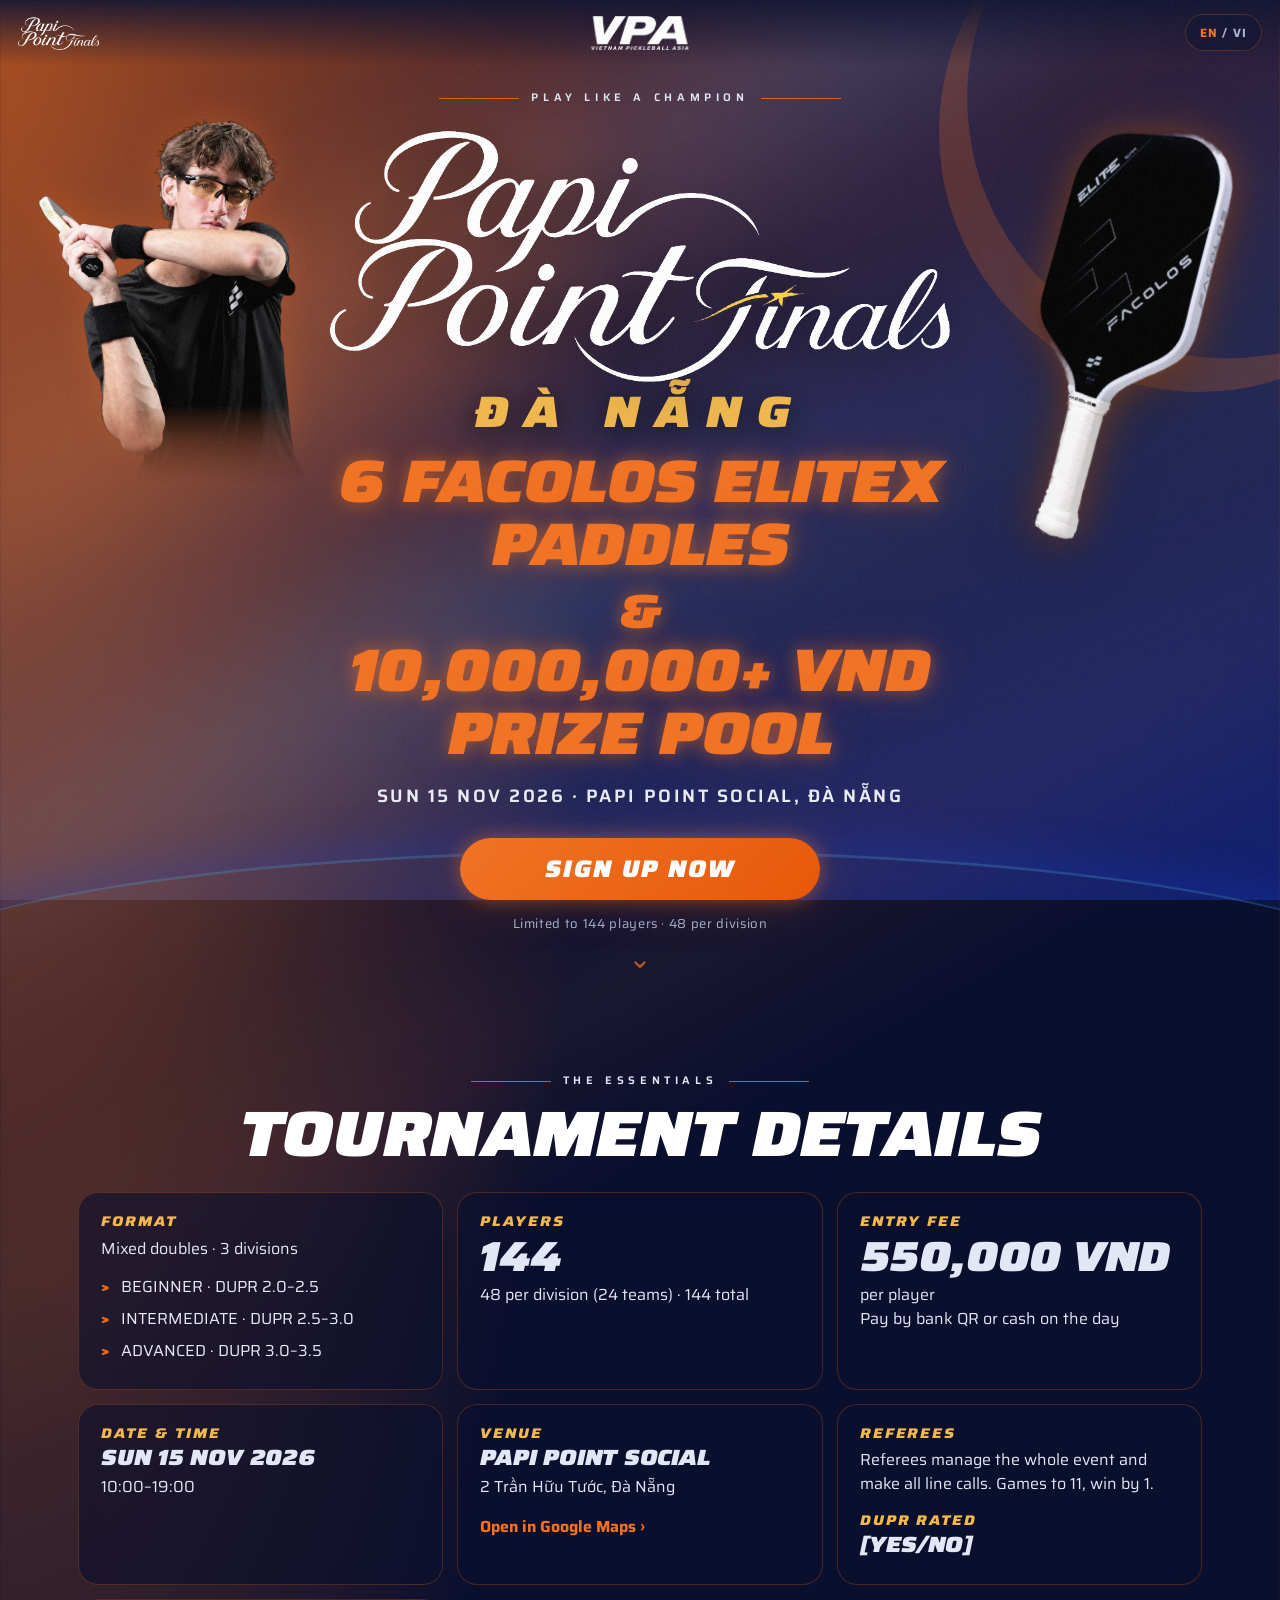
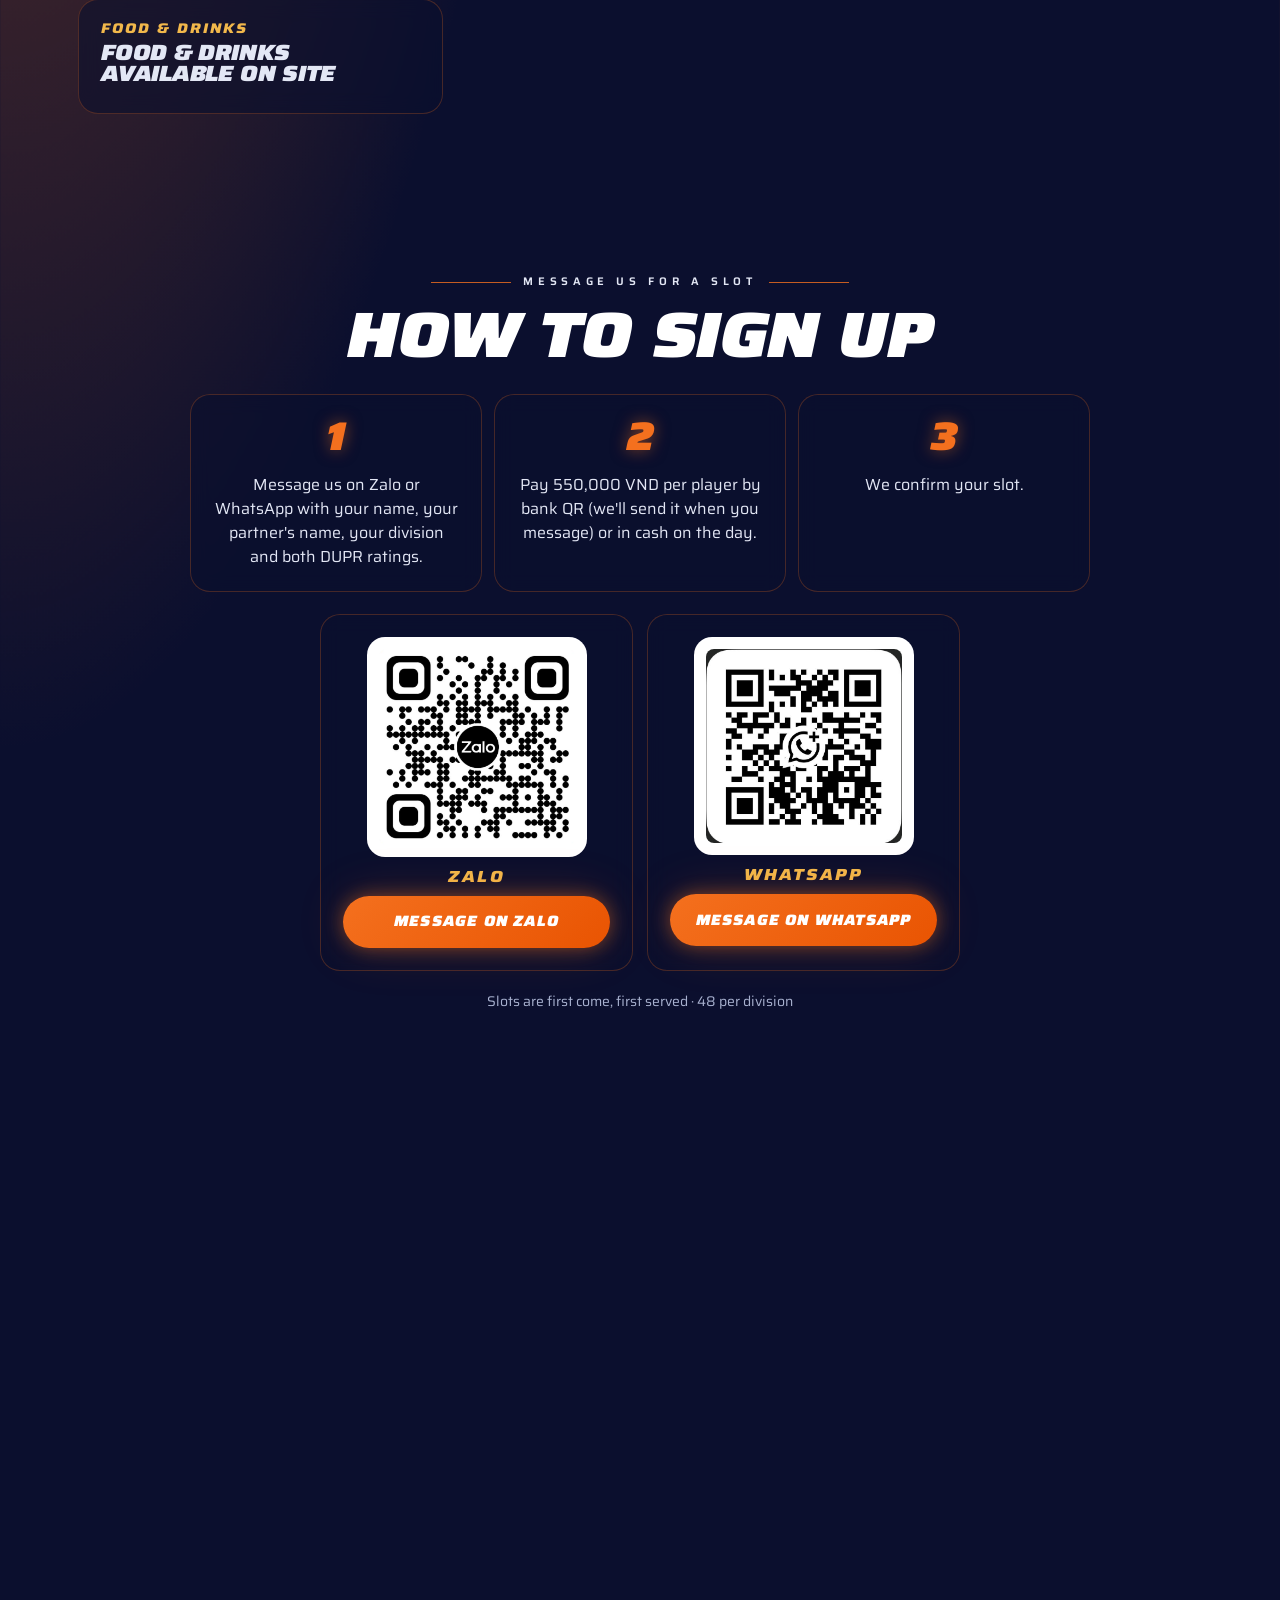
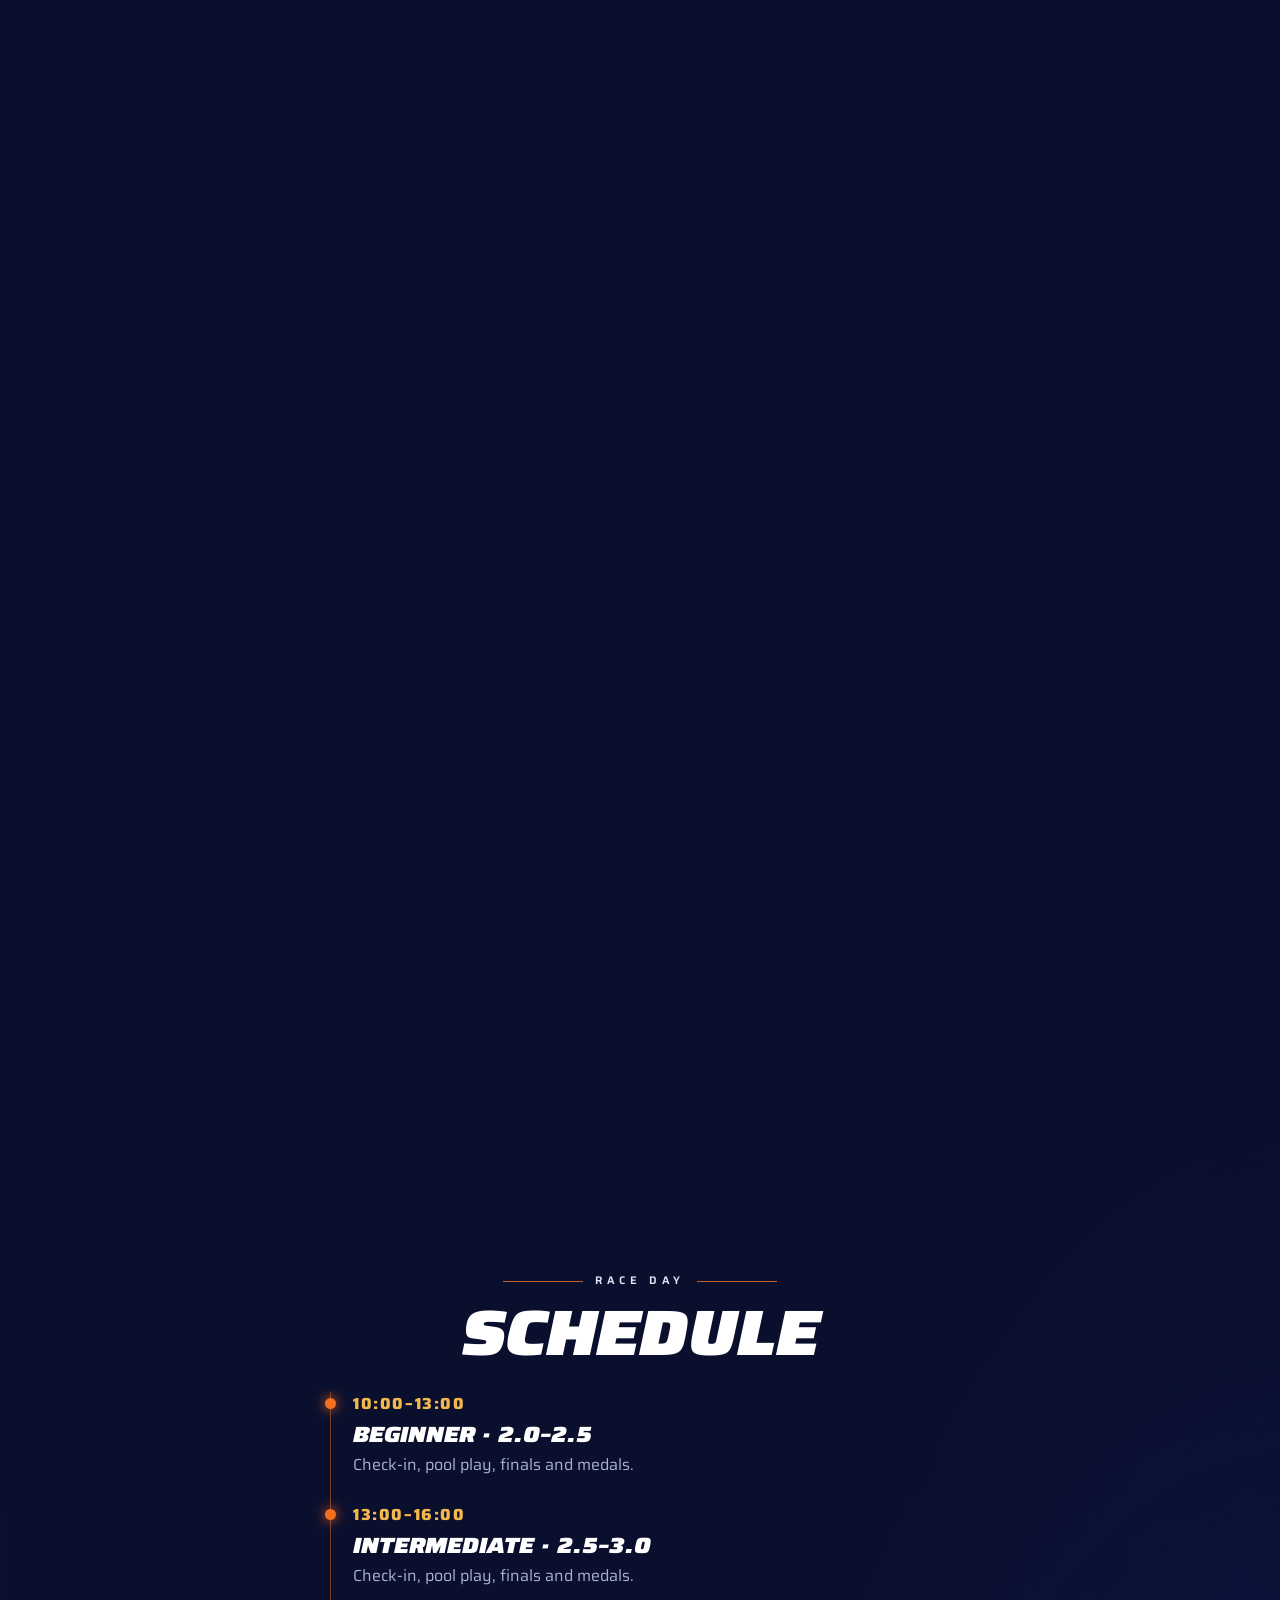
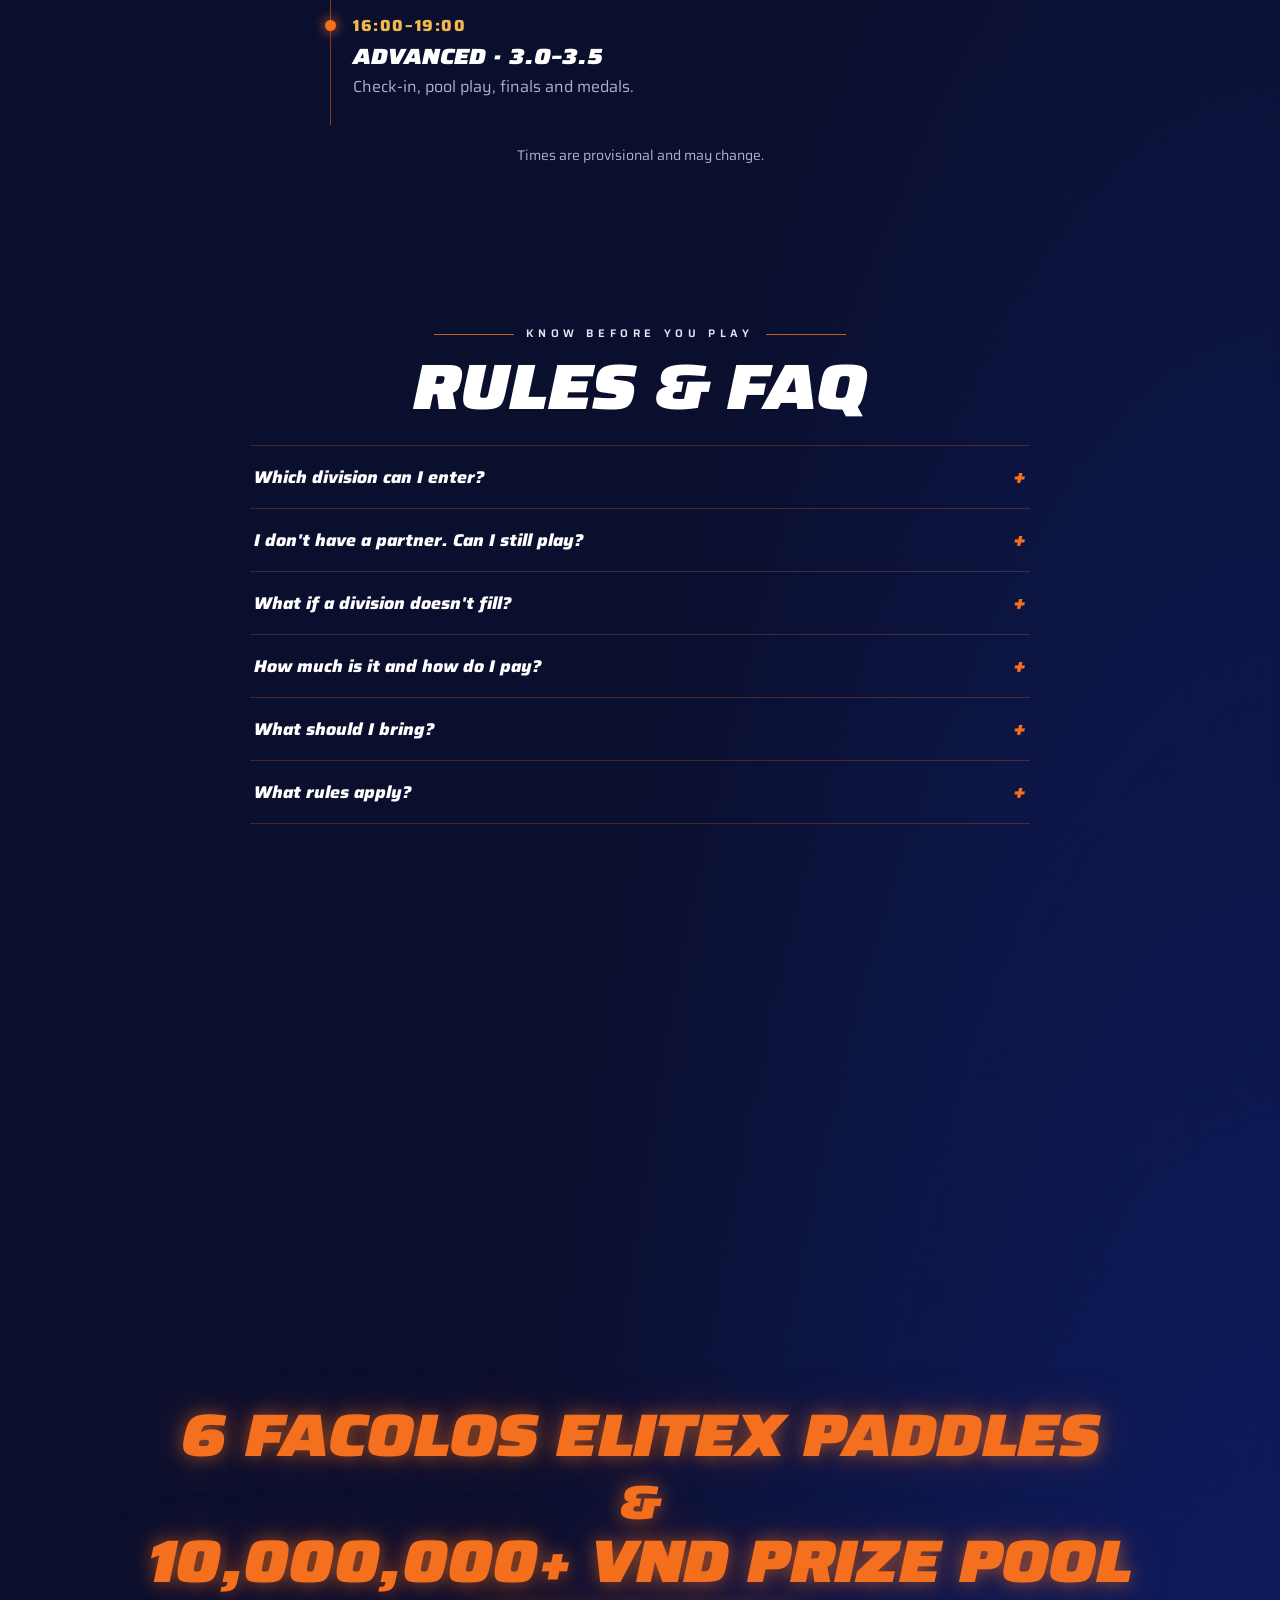
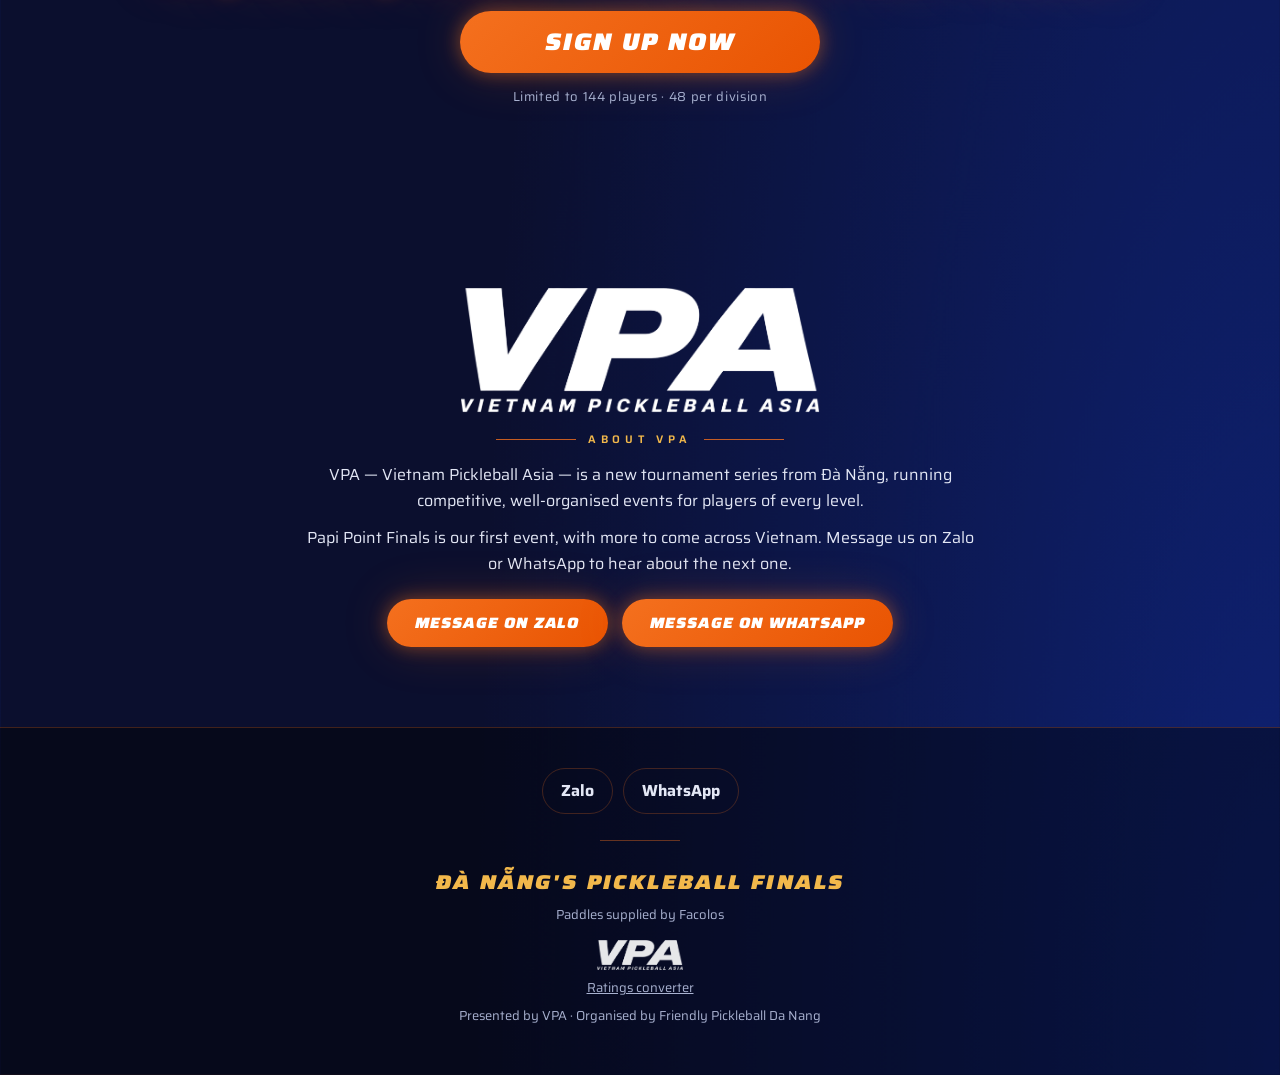
==== index.html @ 27d6a907 "VPA v1: index.html" ====
<!doctype html>
<html lang="en">
<head>
<meta charset="utf-8">
<meta name="viewport" content="width=device-width,initial-scale=1,viewport-fit=cover">
<title>Papi Point Finals · Đà Nẵng · 6 Facolos EliteX Paddles &amp; 10,000,000+ VND Prize Pool · Pickleball Tournament</title>
<meta name="description" content="Papi Point Finals · Đà Nẵng pickleball tournament · SUN 15 NOV 2026 · 6 Facolos EliteX paddles &amp; 10,000,000+ VND prize pool · 144 players, 3 mixed doubles divisions. Win an EliteX paddle (supplied by Facolos), plus T-shirts, balls, medals and trophies.">
<meta name="theme-color" content="#0b0f2e">
<meta property="og:type" content="website">
<meta property="og:title" content="Papi Point Finals · Đà Nẵng · 6 Facolos EliteX Paddles &amp; 10,000,000+ VND Prize Pool">
<meta property="og:description" content="Pickleball tournament · SUN 15 NOV 2026 · Đà Nẵng · 6 Facolos EliteX Paddles &amp; 10,000,000+ VND Prize Pool · 144 players · Win an EliteX paddle, T-shirts, balls, medals and trophies. Sign up now.">
<meta property="og:image" content="https://bigtcoder.github.io/facolos-cup/assets/og.jpg?v=202611021800">
<meta property="og:url" content="https://bigtcoder.github.io/facolos-cup/">
<meta property="og:image:width" content="1200"><meta property="og:image:height" content="630">
<meta name="twitter:card" content="summary_large_image">
<meta name="twitter:title" content="Papi Point Finals · Đà Nẵng · 6 Facolos EliteX Paddles &amp; 10,000,000+ VND Prize Pool">
<meta name="twitter:description" content="Pickleball tournament · SUN 15 NOV 2026 · Đà Nẵng · 6 Facolos EliteX Paddles &amp; 10,000,000+ VND Prize Pool. Sign up now.">
<meta name="twitter:image" content="assets/og.jpg?v=202611021800">
<link rel="icon" href="assets/favicon.svg?v=202611021800" type="image/svg+xml">
<link rel="preconnect" href="https://fonts.googleapis.com">
<link rel="preconnect" href="https://fonts.gstatic.com" crossorigin>
<link href="https://fonts.googleapis.com/css2?family=Saira:ital,wdth,wght@0,100..125,400..900;1,100..125,400..900&display=swap&subset=vietnamese" rel="stylesheet">
<link rel="preload" as="image" href="assets/paddle-elite-cutout.webp?v=202611021800">
<link rel="preload" as="image" href="assets/papi-point-finals-logo.webp?v=202611021800">
<link rel="stylesheet" href="style.css?v=202611021800">
</head>
<body>
<div class="streaks" aria-hidden="true"><i></i><i></i><i></i></div>
<div class="grain" aria-hidden="true"></div>

<header class="top">
  <a class="brand" href="#top" aria-label="Papi Point Finals"><img src="assets/papi-point-finals-logo.webp?v=202611021800" alt="Papi Point Finals" width="1024" height="432"></a>
  <a class="vpa-nav" href="#about-vpa" aria-label="VPA – Vietnam Pickleball Asia"><img src="assets/vpa-logo.webp?v=202611021800" alt="VPA – Vietnam Pickleball Asia" width="1569" height="549"></a>
  <button class="lang" id="langBtn" aria-label="Switch language / Đổi ngôn ngữ"><span data-l="en">EN</span> / <span data-l="vi">VI</span></button>
</header>

<main id="top">
<section class="hero">
  <img class="hero-player" src="assets/player-cutout.webp?v=202611021800" alt="Pickleball player" width="730" height="1000" fetchpriority="high">
  <img class="hero-paddle" src="assets/paddle-elite-cutout.webp?v=202611021800" alt="EliteX paddle" width="237" height="607" fetchpriority="high">
  <div class="hero-in">
    <p class="tag" data-i18n="tagline">PLAY LIKE A CHAMPION</p>
    <h1 class="title"><span class="vh">Papi Point Finals Đà Nẵng</span><picture aria-hidden="true"><source srcset="assets/papi-point-finals-logo.webp?v=202611021800" type="image/webp"><img class="wordmark" src="assets/papi-point-finals-logo.png?v=202611021800" alt="" width="1024" height="432"></picture><span class="city" aria-hidden="true" data-cfg="CITY">ĐÀ NẴNG</span></h1>
    <p class="prize-head" data-i18n="prizePool"><span class="pl">6 FACOLOS ELITEX PADDLES</span><br><span class="amp">&amp;</span><br><span class="pl">10,000,000+ VND PRIZE POOL</span></p>
    <p class="sub"><span data-cfg="DATE">SUN 15 NOV 2026</span> · <span data-cfg="VENUE">PAPI POINT SOCIAL</span>, ĐÀ NẴNG</p>
    <a class="btn btn-xl" data-signup href="#signup" data-i18n="signup">SIGN UP NOW</a>
    <p class="limit" data-i18n="limit">Limited to 144 players · 48 per division</p>
  </div>
  <a class="scroll" href="#details" aria-label="Scroll down">⌄</a>
</section>

<section id="details" class="sec">
  <p class="tag reveal" data-i18n="detailsTag">THE ESSENTIALS</p>
  <h2 class="reveal" data-i18n="detailsH">TOURNAMENT DETAILS</h2>
  <div class="grid">
    <article class="card reveal"><h3 data-i18n="fmtH">FORMAT</h3><p data-i18n="fmtP">Mixed doubles · 3 divisions</p>
      <ul class="arrows" id="divList"><li>BEGINNER · DUPR 2.0–2.5</li><li>INTERMEDIATE · DUPR 2.5–3.0</li><li>ADVANCED · DUPR 3.0–3.5</li></ul></article>
    <article class="card reveal"><h3 data-i18n="plH">PLAYERS</h3><p class="big">144</p><p data-i18n="plP">48 per division (24 teams) · 144 total</p></article>
    <article class="card reveal"><h3 data-i18n="feeH">ENTRY FEE</h3><p class="big"><span data-cfg="FEE">550,000 VND</span></p><p data-i18n="feeP">per player</p><p data-i18n="payP">Pay by bank QR or cash on the day</p></article>
    <article class="card reveal"><h3 data-i18n="dateH">DATE &amp; TIME</h3><p class="big sm" data-cfg="DATE">SUN 15 NOV 2026</p><p><span data-cfg="START">10:00</span>–<span data-cfg="END">19:00</span></p></article>
    <article class="card reveal"><h3 data-i18n="venueH">VENUE</h3><p class="big sm" data-cfg="VENUE">PAPI POINT SOCIAL</p><p data-cfg="ADDRESS">2 Trần Hữu Tước, Đà Nẵng</p><a class="link" data-maps href="https://maps.app.goo.gl/DodEvhsAraNEZ1tYA" target="_blank" rel="noopener" data-i18n="maps">Open in Google Maps ›</a></article>
    <article class="card reveal"><h3 data-i18n="refH">REFEREES</h3><p data-i18n="refP">Referees manage the whole event and make all line calls. Games to 11, win by 1.</p><h3 class="mt" data-i18n="duprH">DUPR RATED</h3><p class="big sm" data-cfg="DUPR">[YES/NO]</p></article>
    <article class="card reveal"><h3 data-i18n="foodH">FOOD &amp; DRINKS</h3><p class="big sm" data-i18n="foodP">FOOD &amp; DRINKS AVAILABLE ON SITE</p></article>
  </div>
</section>

<section id="signup" class="sec">
  <p class="tag reveal" data-i18n="suTag">MESSAGE US FOR A SLOT</p>
  <h2 class="reveal" data-i18n="suH">HOW TO SIGN UP</h2>
  <ol class="steps">
    <li class="card reveal"><span class="num">1</span><p data-i18n="st1">Message us on Zalo or WhatsApp with your name, your partner's name, your division and both DUPR ratings.</p></li>
    <li class="card reveal"><span class="num">2</span><p data-i18n="st2">Pay 550,000 VND per player by bank QR (we'll send it when you message) or in cash on the day.</p></li>
    <li class="card reveal"><span class="num">3</span><p data-i18n="st3">We confirm your slot.</p></li>
  </ol>
  <div class="qrs">
    <div class="card qr reveal"><div class="tile"><img src="assets/qr-zalo.jpg?v=202611021800" alt="Zalo QR code" width="220" height="220" loading="lazy"></div><h3>ZALO</h3><a class="btn" data-link="ZALO" href="https://zalo.me/84798350171" target="_blank" rel="noopener" data-i18n="msgZ">MESSAGE ON ZALO</a></div>
    <div class="card qr reveal"><div class="tile"><img src="assets/qr-whatsapp.jpg?v=202611021800" alt="WhatsApp QR code" width="220" height="220" loading="lazy"></div><h3>WHATSAPP</h3><a class="btn" data-link="WHATSAPP" href="https://wa.me/447832428071" target="_blank" rel="noopener" data-i18n="msgW">MESSAGE ON WHATSAPP</a></div>
  </div>
  <p class="note reveal" data-i18n="suNote">Slots are first come, first served · 48 per division</p>
</section>

<section id="prizes" class="sec">
  <p class="tag reveal" data-i18n="prizeTag">PER DIVISION · PER TEAM</p>
  <h2 class="lime reveal" data-i18n="prizesH"><span class="pl">6 FACOLOS ELITEX PADDLES</span><br><span class="amp">&amp;</span><br><span class="pl">10,000,000+ VND IN PRIZES</span></h2>
  <div class="podium reveal" aria-hidden="true">
    <svg viewBox="0 0 360 230" width="360" height="230"><defs>
      <linearGradient id="pg" x1="0" y1="0" x2="1" y2="1"><stop offset="0" stop-color="#ffe29a"/><stop offset=".55" stop-color="#F2B84B"/><stop offset="1" stop-color="#b9781c"/></linearGradient>
      <linearGradient id="p1" x1="0" y1="0" x2="0" y2="1"><stop offset="0" stop-color="#F4701E"/><stop offset="1" stop-color="#b8420a"/></linearGradient>
      <linearGradient id="p2" x1="0" y1="0" x2="0" y2="1"><stop offset="0" stop-color="#1238C9"/><stop offset="1" stop-color="#0b1a6e"/></linearGradient>
      <linearGradient id="p3" x1="0" y1="0" x2="0" y2="1"><stop offset="0" stop-color="#2a3a8a"/><stop offset="1" stop-color="#20234C"/></linearGradient>
      <radialGradient id="glow"><stop offset="0" stop-color="#F2B84B" stop-opacity=".45"/><stop offset="1" stop-color="#F2B84B" stop-opacity="0"/></radialGradient></defs>
      <ellipse cx="180" cy="62" rx="90" ry="62" fill="url(#glow)"/>
      <g transform="translate(150 10)"><path d="M12 6h36v22c0 12-8 21-18 21S12 40 12 28z" fill="url(#pg)"/><path d="M12 12H2c0 12 6 18 13 20M48 12h10c0 12-6 18-13 20" fill="none" stroke="#F2B84B" stroke-width="4" stroke-linecap="round"/><rect x="26" y="49" width="8" height="11" fill="#F2B84B"/><rect x="16" y="60" width="28" height="7" rx="2" fill="url(#pg)"/><path d="M30 15l2.6 5.3 5.8.8-4.2 4.1 1 5.8-5.2-2.7-5.2 2.7 1-5.8-4.2-4.1 5.8-.8z" fill="#fff" opacity=".85"/></g>
      <path d="M40 120 l20 -8 l20 8" fill="none"/>
      <rect x="20" y="126" width="104" height="94" rx="6" fill="url(#p2)"/><rect x="128" y="84" width="104" height="136" rx="6" fill="url(#p1)"/><rect x="236" y="148" width="104" height="72" rx="6" fill="url(#p3)"/>
      <rect x="128" y="84" width="104" height="6" rx="3" fill="#F2B84B"/><rect x="20" y="126" width="104" height="5" rx="2.5" fill="#3D8BCD"/><rect x="236" y="148" width="104" height="5" rx="2.5" fill="#3D8BCD" opacity=".7"/>
      <g font-family="Saira,sans-serif" font-style="italic" font-weight="900" fill="#fff" text-anchor="middle"><text x="180" y="150" font-size="54">1</text><text x="72" y="184" font-size="42">2</text><text x="288" y="196" font-size="36">3</text></g>
      <rect x="0" y="220" width="360" height="4" rx="2" fill="#F4701E" opacity=".6"/>
    </svg>
  </div>
  <div class="prizes">
    <article class="card prize first reveal"><span class="place">1<sup>ST</sup></span><p class="amt" data-money="2000000">2,000,000 VND</p>
      <ul class="arrows"><li data-i18n="p1a">Cash per team</li><li data-i18n="p1b">EliteX paddle for each player</li><li data-i18n="p1c">Trophy</li><li data-i18n="p1d">Medals</li></ul></article>
    <article class="card prize reveal"><span class="place">2<sup>ND</sup></span><p class="amt" data-money="1000000">1,000,000 VND</p><ul class="arrows"><li data-i18n="p1a">Cash per team</li><li data-i18n="p1d">Medals</li></ul></article>
    <article class="card prize reveal"><span class="place">3<sup>RD</sup></span><p class="amt" data-money="550000">550,000 VND</p><ul class="arrows"><li data-i18n="p1a">Cash per team</li><li data-i18n="p1d">Medals</li></ul></article>
  </div>
  <p class="note reveal" data-i18n="prizeNote">Prizes apply to each of the 3 divisions: Beginner, Intermediate and Advanced.</p>
  <p class="hl extras reveal" data-i18n="extras">Also up for grabs: T-shirts, balls, medals and trophies</p>
  <div class="win reveal">
    <img src="assets/elitex-lineup.webp?v=202611021800" alt="Five EliteX paddles in green, cyan, silver, purple and red" loading="lazy" width="1210" height="1084">
    <p class="hl" data-i18n="winLine">Win an EliteX, the paddle the pros play</p>
  </div>
</section>

<section id="schedule" class="sec">
  <p class="tag reveal" data-i18n="schedTag">RACE DAY</p>
  <h2 class="reveal" data-i18n="schedH">SCHEDULE</h2>
  <!-- EDIT TIMES: these are placeholders. Change times in CONFIG.SCHEDULE in script.js -->
  <ol class="timeline" id="timeline">
    <li class="reveal"><time>10:00–13:00</time><b data-i18n="s1">BEGINNER · 2.0–2.5</b><span data-i18n="s1d">Check-in, pool play, finals and medals.</span></li>
    <li class="reveal"><time>13:00–16:00</time><b data-i18n="s2">INTERMEDIATE · 2.5–3.0</b><span data-i18n="s2d">Check-in, pool play, finals and medals.</span></li>
    <li class="reveal"><time>16:00–19:00</time><b data-i18n="s3">ADVANCED · 3.0–3.5</b><span data-i18n="s3d">Check-in, pool play, finals and medals.</span></li>
  </ol>
  <p class="note" data-i18n="schedNote">Times are provisional and may change.</p>
</section>

<section id="faq" class="sec">
  <p class="tag reveal" data-i18n="faqTag">KNOW BEFORE YOU PLAY</p>
  <h2 class="reveal" data-i18n="faqH">RULES &amp; FAQ</h2>
  <div class="acc reveal">
    <div class="item"><h3><button aria-expanded="false" aria-controls="f1" id="q1" data-i18n="q1">Which division can I enter?</button></h3>
      <div class="panel" id="f1" role="region" aria-labelledby="q1" hidden><p data-i18n="a1">Beginner is DUPR 2.0–2.5, Intermediate 2.5–3.0 and Advanced 3.0–3.5. Use your DUPR rating; if you don't have one, self-rate honestly. Players on a boundary rating (2.5 or 3.0) can choose either division. The team's higher-rated player sets the division. The organiser may move players or teams between divisions to keep play fair.</p></div></div>
    <div class="item"><h3><button aria-expanded="false" aria-controls="f2" id="q2" data-i18n="q2">I don't have a partner. Can I still play?</button></h3>
      <div class="panel" id="f2" role="region" aria-labelledby="q2" hidden><p data-i18n="a2">Yes. Message us on Zalo with your rating and gender and we'll pair you with a partner at your level.</p></div></div>
    <div class="item"><h3><button aria-expanded="false" aria-controls="f3" id="q3" data-i18n="q3">What if a division doesn't fill?</button></h3>
      <div class="panel" id="f3" role="region" aria-labelledby="q3" hidden><p data-i18n="a3">If a division doesn't fill, we may merge it with the nearest division. If you don't want to play in the merged division, you get a full refund of your entry fee.</p></div></div>
    <div class="item"><h3><button aria-expanded="false" aria-controls="f6" id="q6" data-i18n="q6">How much is it and how do I pay?</button></h3>
      <div class="panel" id="f6" role="region" aria-labelledby="q6" hidden><p data-i18n="a6">The entry fee is 550,000 VND per player. Pay by bank QR (we send it when you message us on Zalo or WhatsApp) or in cash on the day.</p></div></div>
    <div class="item"><h3><button aria-expanded="false" aria-controls="f4" id="q4" data-i18n="q4">What should I bring?</button></h3>
      <div class="panel" id="f4" role="region" aria-labelledby="q4" hidden><ul class="arrows"><li data-i18n="b1">Your paddle</li><li data-i18n="b2">Non-marking court shoes</li><li data-i18n="b3">A towel and a water bottle (food &amp; drinks are sold on site, no need to bring food)</li><li data-i18n="b4">ID for check-in</li></ul></div></div>
    <div class="item"><h3><button aria-expanded="false" aria-controls="f5" id="q5" data-i18n="q5">What rules apply?</button></h3>
      <div class="panel" id="f5" role="region" aria-labelledby="q5" hidden><p data-i18n="a5">Standard USA Pickleball rules. Games are played to 11, win by 1. Referees manage the whole event and make all line calls; their decisions are final.</p></div></div>
  </div>
</section>

<section id="sponsors" class="sec">
  <p class="tag reveal" data-i18n="spTag">POWERED BY</p>
  <div class="card logos solo reveal">
    <span class="logo facolos">FACOLOS</span><span class="sp-role" data-i18n="spRole">PADDLE PARTNER</span><span class="sp-note" data-i18n="spNote">Prize paddles supplied by Facolos</span>
  </div>
</section>

<section class="sec cta">
  <h2 class="reveal" data-i18n="ctaH">DON'T MISS THE <span class="lime">ELITE ERA</span></h2>
  <p class="prize-head reveal" data-i18n="prizePool"><span class="pl">6 FACOLOS ELITEX PADDLES</span><br><span class="amp">&amp;</span><br><span class="pl">10,000,000+ VND PRIZE POOL</span></p>
  <a class="btn btn-xl reveal" data-signup href="#signup" data-i18n="signup">SIGN UP NOW</a>
  <p class="limit" data-i18n="limit">Limited to 144 players · 48 per division</p>
</section>

<section id="about-vpa" class="sec about-vpa">
  <img class="vpa-big reveal" src="assets/vpa-logo.webp?v=202611021800" alt="VPA – Vietnam Pickleball Asia" width="1569" height="549" loading="lazy">
  <p class="tag reveal" data-i18n="vpaTag">ABOUT VPA</p>
  <p class="reveal" data-i18n="vpaP1">VPA — Vietnam Pickleball Asia — is a new tournament series from Đà Nẵng, running competitive, well-organised events for players of every level.</p>
  <p class="reveal" data-i18n="vpaP2">Papi Point Finals is our first event, with more to come across Vietnam. Message us on Zalo or WhatsApp to hear about the next one.</p>
  <div class="vpa-btns reveal"><a class="btn" data-link="ZALO" href="#" target="_blank" rel="noopener" data-i18n="msgZ">MESSAGE ON ZALO</a><a class="btn" data-link="WHATSAPP" href="#" target="_blank" rel="noopener" data-i18n="msgW">MESSAGE ON WHATSAPP</a></div>
</section>
</main>

<footer class="foot">
  <nav class="social"><a data-link="ZALO" href="https://zalo.me/84798350171" target="_blank" rel="noopener">Zalo</a><a data-link="WHATSAPP" href="https://wa.me/447832428071" target="_blank" rel="noopener">WhatsApp</a><a data-link="INSTAGRAM" href="#" target="_blank" rel="noopener">Instagram</a></nav>
  <hr>
  <p class="born" data-i18n="born">ĐÀ NẴNG'S PICKLEBALL FINALS</p>
  <p class="org" data-i18n="credit">Paddles supplied by Facolos</p>
  <a class="vpa-foot" href="#about-vpa"><img src="assets/vpa-logo.webp?v=202611021800" alt="VPA – Vietnam Pickleball Asia" width="1569" height="549" loading="lazy"></a>
  <p class="org"><a href="ratings/" data-i18n="ratingsLink">Ratings converter</a></p>
  <p class="org"><span data-i18n="pres">Presented by</span> VPA · <span data-i18n="org">Organised by</span> <span data-cfg="ORGANISER">Friendly Pickleball Da Nang</span></p>
</footer>
<script src="script.js?v=202611021800" defer></script>
</body>
</html>
---- style.css ----
:root{--bg:#0b0f2e;--bg2:#4a1a16;--navy:#20234c;--royal:#1238c9;--blue:#3d8bcd;--orange:#f4701e;--orange2:#e95402;--gold:#f2b84b;--lime:var(--orange);--mut:#a9b2d0;--glass:rgba(11,15,46,.6);--bd:rgba(244,112,30,.25);
--fh:"Saira",system-ui,sans-serif}
*{box-sizing:border-box;margin:0;padding:0}
html{scroll-behavior:smooth;background:var(--bg)}
body{font-family:var(--fh);color:#fff;background:radial-gradient(70% 45% at 0% 0%,rgba(244,112,30,.55),transparent 70%),radial-gradient(90% 60% at 100% 100%,rgba(18,56,201,.45),transparent 70%),linear-gradient(160deg,#4a1a16 0%,#2a1630 30%,#20234c 60%,#0b1a6e 100%) fixed;min-height:100vh;overflow-x:hidden;line-height:1.5;-webkit-font-smoothing:antialiased}
img{max-width:100%;display:block}
a{color:inherit}
.lime{color:var(--lime)}
/* light streaks */
.streaks{position:fixed;inset:-20%;z-index:0;pointer-events:none;mix-blend-mode:screen;opacity:.55}
.streaks i{position:absolute;width:140%;height:22vh;left:-20%;border-radius:50%;filter:blur(60px);
background:linear-gradient(90deg,transparent,rgba(244,112,30,.55) 40%,rgba(61,139,205,.45) 60%,transparent);transform:rotate(-28deg);animation:drift 18s ease-in-out infinite alternate}
.streaks i:nth-child(1){top:18%}
.streaks i:nth-child(2){top:52%;height:14vh;opacity:.6;animation-duration:24s;animation-delay:-6s}
.streaks i:nth-child(3){top:85%;height:18vh;opacity:.45;animation-duration:30s;background:radial-gradient(closest-side,rgba(244,112,30,.5),transparent)}
@keyframes drift{from{transform:rotate(-28deg) translateX(-6%)}to{transform:rotate(-24deg) translateX(6%)}}
.grain{position:fixed;inset:0;z-index:50;pointer-events:none;opacity:.09;
background-image:url("data:image/svg+xml,%3Csvg xmlns='http://www.w3.org/2000/svg' width='160' height='160'%3E%3Cfilter id='n'%3E%3CfeTurbulence type='fractalNoise' baseFrequency='.9' numOctaves='3' stitchTiles='stitch'/%3E%3C/filter%3E%3Crect width='100%25' height='100%25' filter='url(%23n)'/%3E%3C/svg%3E")}
main,footer,header{position:relative;z-index:2}
/* header */
.top{position:fixed;top:0;left:0;right:0;display:flex;justify-content:space-between;align-items:center;padding:14px 18px;z-index:40;background:linear-gradient(rgba(11,15,46,.9),transparent)}
.brand{font-weight:800;font-style:italic;font-stretch:125%;letter-spacing:.2em;text-decoration:none;font-size:14px}
.lang{font:700 12px var(--fh);letter-spacing:.1em;color:var(--mut);background:var(--glass);border:1px solid var(--bd);border-radius:99px;padding:8px 14px;cursor:pointer;backdrop-filter:blur(8px)}
.lang .on{color:var(--lime)}
/* type */
h1,h2,h3,.big,.prize-head,.place,.amt{font-style:italic;font-weight:900;font-stretch:125%;text-transform:uppercase;line-height:.95;letter-spacing:-.01em}
h2{font-size:clamp(30px,8vw,64px);text-align:center;margin-bottom:28px}
h3{font-size:14px;font-weight:800;letter-spacing:.14em;color:var(--lime);margin-bottom:8px}
.tag{display:flex;align-items:center;justify-content:center;gap:12px;font-size:11px;font-weight:600;letter-spacing:.42em;text-transform:uppercase;color:#e3e7f5;margin-bottom:14px;text-align:center}
.tag::before,.tag::after{content:"";height:1px;flex:0 0 clamp(24px,8vw,80px);background:var(--lime);opacity:.8}
/* hero */
.hero{min-height:100svh;display:flex;align-items:center;justify-content:center;text-align:center;padding:90px 18px 60px;position:relative;overflow:hidden}
.hero-in{position:relative;z-index:2;max-width:1100px}
.hero-paddle{position:absolute;z-index:1;width:min(46vw,190px);right:-30px;top:58px;transform:rotate(14deg);opacity:.32;border-radius:24px;
-webkit-mask:radial-gradient(70% 60% at 50% 50%,#000 60%,transparent);mask:radial-gradient(70% 60% at 50% 50%,#000 60%,transparent);filter:drop-shadow(0 0 30px rgba(244,112,30,.6))}
.title{font-size:clamp(42px,13vw,150px);margin-bottom:14px;text-shadow:0 4px 30px rgba(0,0,0,.6)}
.prize-head{font-size:clamp(26px,8.2vw,84px);color:var(--lime);text-shadow:0 0 18px rgba(244,112,30,.55),0 0 50px rgba(244,112,30,.25);animation:pulse 3.2s ease-in-out infinite;margin-bottom:18px}
@keyframes pulse{50%{text-shadow:0 0 28px rgba(244,112,30,.85),0 0 80px rgba(244,112,30,.4);filter:brightness(1.12)}}
.sub{color:#eceef8;font-weight:600;letter-spacing:.14em;text-transform:uppercase;font-size:clamp(12px,3.4vw,18px);margin-bottom:28px}
.limit{color:var(--mut);font-size:13px;margin-top:14px;letter-spacing:.05em}
.scroll{position:absolute;bottom:14px;left:50%;transform:translateX(-50%);color:var(--lime);text-decoration:none;font-size:28px;opacity:.7}
/* buttons */
.btn{display:inline-flex;align-items:center;justify-content:center;background:var(--lime);color:#fff;font-weight:900;font-style:italic;font-stretch:115%;letter-spacing:.08em;text-decoration:none;border-radius:999px;
box-shadow:0 0 18px rgba(244,112,30,.45),0 0 50px rgba(244,112,30,.2);transition:box-shadow .25s,transform .25s}
.btn:hover,.btn:focus-visible{box-shadow:0 0 28px rgba(244,112,30,.8),0 0 90px rgba(244,112,30,.45);transform:translateY(-2px)}
.btn:focus-visible{outline:2px solid #fff;outline-offset:4px}
.btn-xl{min-height:62px;padding:0 44px;font-size:clamp(18px,5vw,24px);width:min(100%,360px)}
/* sections */
.sec{padding:80px 18px;max-width:1160px;margin:0 auto}
.card{background:var(--glass);border:1px solid var(--bd);border-radius:20px;padding:22px;backdrop-filter:blur(10px);-webkit-backdrop-filter:blur(10px)}
.grid{display:grid;gap:14px}
.big{font-size:clamp(28px,8vw,42px);margin:4px 0 6px}.big.sm{font-size:22px}
.card p{color:#e3e7f5}.mt{margin-top:18px}
.link{display:inline-block;margin-top:10px;color:var(--lime);font-weight:700;text-decoration:none;padding:6px 0}
.arrows{list-style:none;margin-top:10px}
.arrows li{padding:4px 0 4px 20px;position:relative;color:#e6e9f6}
.arrows li::before{content:">";position:absolute;left:0;color:var(--lime);font-weight:900}
/* prizes */
.prizes{display:grid;gap:14px}
.prize{text-align:center}.prize .arrows{text-align:left;display:inline-block}
.place{font-size:48px;color:#fff}.place sup{font-size:.4em}
.amt{font-size:clamp(26px,7vw,34px);color:var(--lime);margin:6px 0}
.first{border-color:rgba(244,112,30,.6);box-shadow:0 0 40px rgba(244,112,30,.18),inset 0 0 30px rgba(244,112,30,.06)}
.first .place{color:var(--lime);font-size:64px}
.note{color:var(--mut);text-align:center;margin-top:20px;font-size:14px}
.win{margin-top:34px;display:grid;gap:18px;align-items:center;justify-items:center}
.win img{border-radius:20px;border:1px solid var(--bd);width:min(100%,420px);box-shadow:0 0 50px rgba(244,112,30,.15)}
.hl{color:var(--lime);font-weight:900;font-style:italic;font-stretch:115%;text-transform:uppercase;font-size:clamp(22px,6vw,36px);text-align:center;line-height:1.05;border-top:1px solid var(--bd);border-bottom:1px solid var(--bd);padding:14px 0}
/* timeline */
.timeline{list-style:none;max-width:620px;margin:0 auto;border-left:1px solid rgba(244,112,30,.5);padding-left:22px}
.timeline li{position:relative;padding:0 0 26px;display:grid;gap:2px}
.timeline li::before{content:"";position:absolute;left:-28px;top:6px;width:11px;height:11px;border-radius:50%;background:var(--lime);box-shadow:0 0 12px var(--lime)}
.timeline time{color:var(--lime);font-weight:800;letter-spacing:.1em}
.timeline b{font-style:italic;font-stretch:125%;font-weight:900;font-size:22px}
.timeline span{color:var(--mut)}
/* accordion */
.acc{max-width:780px;margin:0 auto;border-top:1px solid var(--bd)}
.item{border-bottom:1px solid var(--bd)}
.item h3{margin:0;letter-spacing:0;color:#fff}
.item button{all:unset;box-sizing:border-box;display:flex;justify-content:space-between;gap:12px;width:100%;padding:18px 4px;cursor:pointer;font:italic 800 17px var(--fh);font-stretch:110%;text-transform:none}
.item button::after{content:"+";color:var(--lime);font-size:24px;line-height:1;transition:transform .25s}
.item button[aria-expanded=true]::after{transform:rotate(45deg)}
.item button:focus-visible{outline:2px solid var(--lime)}
.panel{padding:0 4px 18px;color:var(--mut)}
/* sponsors */
.logos{display:flex;flex-wrap:wrap;gap:14px;justify-content:center;align-items:center}
.logo{flex:1 1 180px;min-height:76px;display:flex;align-items:center;justify-content:center;border-radius:14px}
.facolos{font-weight:800;font-style:italic;font-stretch:125%;letter-spacing:.3em;font-size:24px}
.logo.ph{border:1px dashed var(--bd)}
.cta{text-align:center;padding-bottom:100px}
.cta h2{margin-bottom:12px}
/* footer */
.foot{text-align:center;padding:40px 18px 50px;border-top:1px solid var(--bd);background:rgba(0,0,0,.4)}
.social{display:flex;gap:10px;justify-content:center;flex-wrap:wrap}
.social a{padding:10px 18px;border:1px solid var(--bd);border-radius:99px;text-decoration:none;font-weight:700;color:#e3e7f5}
.social a:hover{border-color:var(--lime);color:var(--lime)}
.foot hr{border:0;height:1px;background:var(--lime);opacity:.4;width:80px;margin:26px auto}
.born{font-weight:900;font-style:italic;font-stretch:125%;letter-spacing:.12em;font-size:clamp(14px,4vw,20px)}
.org{color:var(--mut);margin-top:8px;font-size:13px}
/* reveal */
.reveal{opacity:0;transform:translateY(28px);transition:opacity .8s ease,transform .8s ease}
.reveal.in{opacity:1;transform:none}
@media (min-width:700px){
 .grid{grid-template-columns:repeat(2,1fr)}
 .prizes{grid-template-columns:1fr 1.15fr 1fr;align-items:center}
 .prizes .first{order:2;padding:34px 22px}.prizes>:nth-child(2){order:1}.prizes>:nth-child(3){order:3}
 .hero-paddle{width:min(30vw,340px);right:4vw;top:90px;opacity:.9;transform:rotate(14deg)}
 .win{grid-template-columns:1fr 1fr}
}
@media (min-width:1024px){
 .grid{grid-template-columns:repeat(3,1fr)}
 .hero-paddle{width:min(24vw,360px);right:3vw;top:80px;opacity:1}
 .hero-in{padding:0 4vw}
}
@media (prefers-reduced-motion:reduce){
 html{scroll-behavior:auto}
 *,*::before,*::after{animation:none!important;transition:none!important}
 .reveal{opacity:1;transform:none}
}
/* fixes */
.title{line-height:1.08}
.prize-head{line-height:1.05}
@media (min-width:1024px){
 .title{font-size:clamp(60px,7.5vw,118px)}
 .hero-paddle{width:min(20vw,300px);right:2.5vw;top:110px;-webkit-mask:radial-gradient(75% 70% at 50% 50%,#000 70%,transparent);mask:radial-gradient(75% 70% at 50% 50%,#000 70%,transparent)}
 .hero-in{max-width:min(1100px,62vw)}
}
@media (min-width:1024px){.prize-head{font-size:clamp(40px,4.8vw,72px)}}
.card .amt{color:var(--lime)}
/* sign-up section */
.steps{list-style:none;display:grid;gap:12px;max-width:900px;margin:0 auto 22px}
.steps li{display:flex;gap:16px;align-items:center}
.num{flex:0 0 auto;font:italic 900 40px var(--fh);font-stretch:125%;color:var(--lime);text-shadow:0 0 16px rgba(244,112,30,.5);line-height:1}
.qrs{display:grid;gap:14px;max-width:640px;margin:0 auto}
.qr{text-align:center;display:flex;flex-direction:column;align-items:center;gap:12px}
.qr h3{margin:0;font-size:16px}
.tile{background:#fff;border-radius:18px;padding:12px;width:min(100%,220px)}
.tile img{border-radius:8px;width:100%;height:auto}
.qr .btn{min-height:52px;padding:0 22px;font-size:15px;width:100%;max-width:280px}
.logos.solo{flex-direction:column;max-width:520px;margin:0 auto;padding:34px 22px;gap:6px}
.logos.solo .logo{min-height:0;flex:none}
.sp-role{color:var(--lime);font-size:11px;font-weight:700;letter-spacing:.3em;text-align:center}
.social a[hidden]{display:none}
@media (min-width:700px){.qrs{grid-template-columns:1fr 1fr}.steps{grid-template-columns:repeat(3,1fr)}.steps li{flex-direction:column;text-align:center}}
/* elite cutout hero paddle */
.hero-paddle{-webkit-mask:none!important;mask:none!important;border-radius:0;height:auto;width:min(26vw,110px);right:8px;top:70px;opacity:.45;filter:drop-shadow(0 0 22px rgba(244,112,30,.45)) drop-shadow(0 10px 24px rgba(0,0,0,.6))}
@media (min-width:768px){.hero-paddle{width:min(16vw,190px);right:6vw;top:90px;opacity:.95}}
@media (min-width:1024px){.hero-paddle{width:min(13vw,200px);right:6vw;top:120px;opacity:1}}
/* hero player cutout (left) */
.hero-player{position:absolute;z-index:1;pointer-events:none;height:auto;left:-60px;bottom:0;width:min(62vw,260px);opacity:.22;filter:drop-shadow(0 0 18px rgba(244,112,30,.35))}
.hero-in{position:relative;z-index:2}
@media (min-width:768px){.hero-player{width:min(34vw,340px);left:-2vw;opacity:.7}}
@media (min-width:1024px){.hero-player{width:min(30vw,420px);left:1vw;opacity:1;filter:drop-shadow(0 0 14px rgba(244,112,30,.3)) drop-shadow(0 0 40px rgba(244,112,30,.15))}}
.hero-player{display:none}
@media (min-width:768px){.hero-player{display:block;width:min(30vw,260px);left:-40px;opacity:.5}}
@media (min-width:1024px){.hero-player{width:min(27vw,380px);left:-1.5vw;opacity:1}}
@media (min-width:1024px){.hero-player{width:min(23vw,360px);left:-1vw}}
@media (min-width:1024px){.hero-player{bottom:auto;top:118px;width:min(24vw,340px);left:-1.5vw}}
@media (min-width:1024px){.hero-player{filter:drop-shadow(0 -4px 16px rgba(244,112,30,.28))}}
/* elitex lineup */
.win{grid-template-columns:1fr;max-width:1100px;margin-left:auto;margin-right:auto}
.win img{border:0;border-radius:0;box-shadow:none;width:min(100%,520px);height:auto;filter:drop-shadow(0 0 28px rgba(244,112,30,.22)) drop-shadow(0 18px 30px rgba(0,0,0,.55))}
@media (min-width:900px){.win{grid-template-columns:1.25fr 1fr;gap:40px}.win img{width:100%;max-width:600px}.win .hl{text-align:left}}
@media (min-width:1024px){.hero-player{left:clamp(16px,3vw,60px);width:min(22vw,340px)}}
@media (min-width:1024px){.hero-player{width:min(21vw,300px)}}
@media (min-width:1024px) and (max-width:1199px){.hero-player{width:18vw}}
.extras{max-width:900px;margin:22px auto 0;font-size:clamp(18px,4.6vw,28px)}
/* mobile/tablet: player top-left accent mirroring paddle */
@media (max-width:1023px){.hero-player{display:block;bottom:auto;left:10px;top:64px;width:min(34vw,150px);opacity:.75;filter:drop-shadow(0 0 18px rgba(244,112,30,.35))}
.hero-paddle{opacity:.75}.hero{padding-top:250px}}
@media (min-width:768px) and (max-width:1023px){.hero-player{width:min(20vw,190px);top:80px;left:16px;opacity:.9}.hero-paddle{opacity:.9}.hero{padding-top:90px}}
@media (min-width:768px) and (max-width:1023px){.hero{padding-top:320px}}
@media (min-width:768px) and (max-width:1023px){.hero{padding-top:350px}.hero-paddle{width:120px;top:80px;right:5vw}}
@media (max-width:767px){.hero-player{width:min(50vw,205px);left:8px;top:60px}.hero{padding-top:170px}}
@media (max-width:767px){.hero-paddle{right:38px}}
@media (max-width:767px){.hero-paddle{right:44px}}
@media (min-width:768px) and (max-width:1023px){.hero-paddle{right:calc(5vw + 8px)}}
@media (min-width:1024px){.hero-paddle{right:calc(6vw + 6px)}}

/* Papi Point Finals rebrand */
.vh{position:absolute!important;width:1px;height:1px;overflow:hidden;clip:rect(0 0 0 0);white-space:nowrap}
.title picture{display:block}
.title .wordmark{width:min(88vw,620px);height:auto;margin:0 auto;filter:drop-shadow(0 6px 24px rgba(0,0,0,.55))}
.title .city{display:block;font-size:clamp(22px,5vw,44px);letter-spacing:.35em;margin-top:6px;color:var(--gold)}
.brand img{height:34px;width:auto}
.btn{background:linear-gradient(135deg,var(--orange),var(--orange2))}
.streaks i:nth-child(2){background:linear-gradient(90deg,transparent,rgba(61,139,205,.55) 40%,rgba(18,56,201,.4) 60%,transparent)}
.sp-note{color:var(--mut);font-size:12px;letter-spacing:.08em;margin-top:4px}
.born{color:var(--gold)}
h3,.timeline time{color:var(--gold)}
.hero::before{content:"";position:absolute;z-index:0;pointer-events:none;width:min(46vw,520px);aspect-ratio:1;right:-14vw;top:-10vw;border-radius:50%;box-shadow:inset 38px -22px 0 0 rgba(244,112,30,.22);transform:rotate(-20deg)}
.hero::after{content:"";position:absolute;z-index:0;pointer-events:none;left:-10%;right:-10%;bottom:-120px;height:260px;border-radius:50%;border-top:3px solid rgba(61,139,205,.35);box-shadow:0 -14px 40px rgba(18,56,201,.25)}
@media (max-width:767px){.title .wordmark{width:min(80vw,360px)}}
.podium{width:min(100%,380px);margin:0 auto 30px}.podium svg{width:100%;height:auto;display:block;filter:drop-shadow(0 18px 30px rgba(0,0,0,.45))}
.prize-head{font-size:clamp(24px,7vw,68px)}
.pl,.amp{display:inline}.amp{font-size:.8em;line-height:1.05;margin:.06em 0}
.prize-head{font-size:clamp(24px,5.6vw,60px)}@media(max-width:767px){.prize-head{font-size:clamp(24px,7.4vw,34px)}}

/* VPA */
.top .vpa-nav{position:absolute;left:50%;top:50%;transform:translate(-50%,-50%);line-height:0}
.vpa-nav img{height:34px;width:auto}
.about-vpa{text-align:center;max-width:720px;margin:0 auto}
.vpa-big{width:min(70vw,360px);height:auto;margin:0 auto 18px;display:block}
.about-vpa p{color:#e3e7f5;margin-top:12px;line-height:1.6}.about-vpa .tag{color:var(--gold)}
.vpa-btns{display:flex;gap:12px;justify-content:center;flex-wrap:wrap;margin-top:22px}
.vpa-foot img{height:30px;width:auto;margin:16px auto 4px;display:block;opacity:.9}
@media (max-width:360px){.brand img,.vpa-nav img{height:28px}}
.vpa-btns{gap:14px}
.vpa-btns .btn{min-height:48px;padding:14px 28px;font-size:15px;line-height:1.2;text-align:center;white-space:normal;box-sizing:border-box}
@media (max-width:599px){.vpa-btns{flex-direction:column;align-items:stretch;max-width:360px;margin-left:auto;margin-right:auto}.vpa-btns .btn{width:100%}}
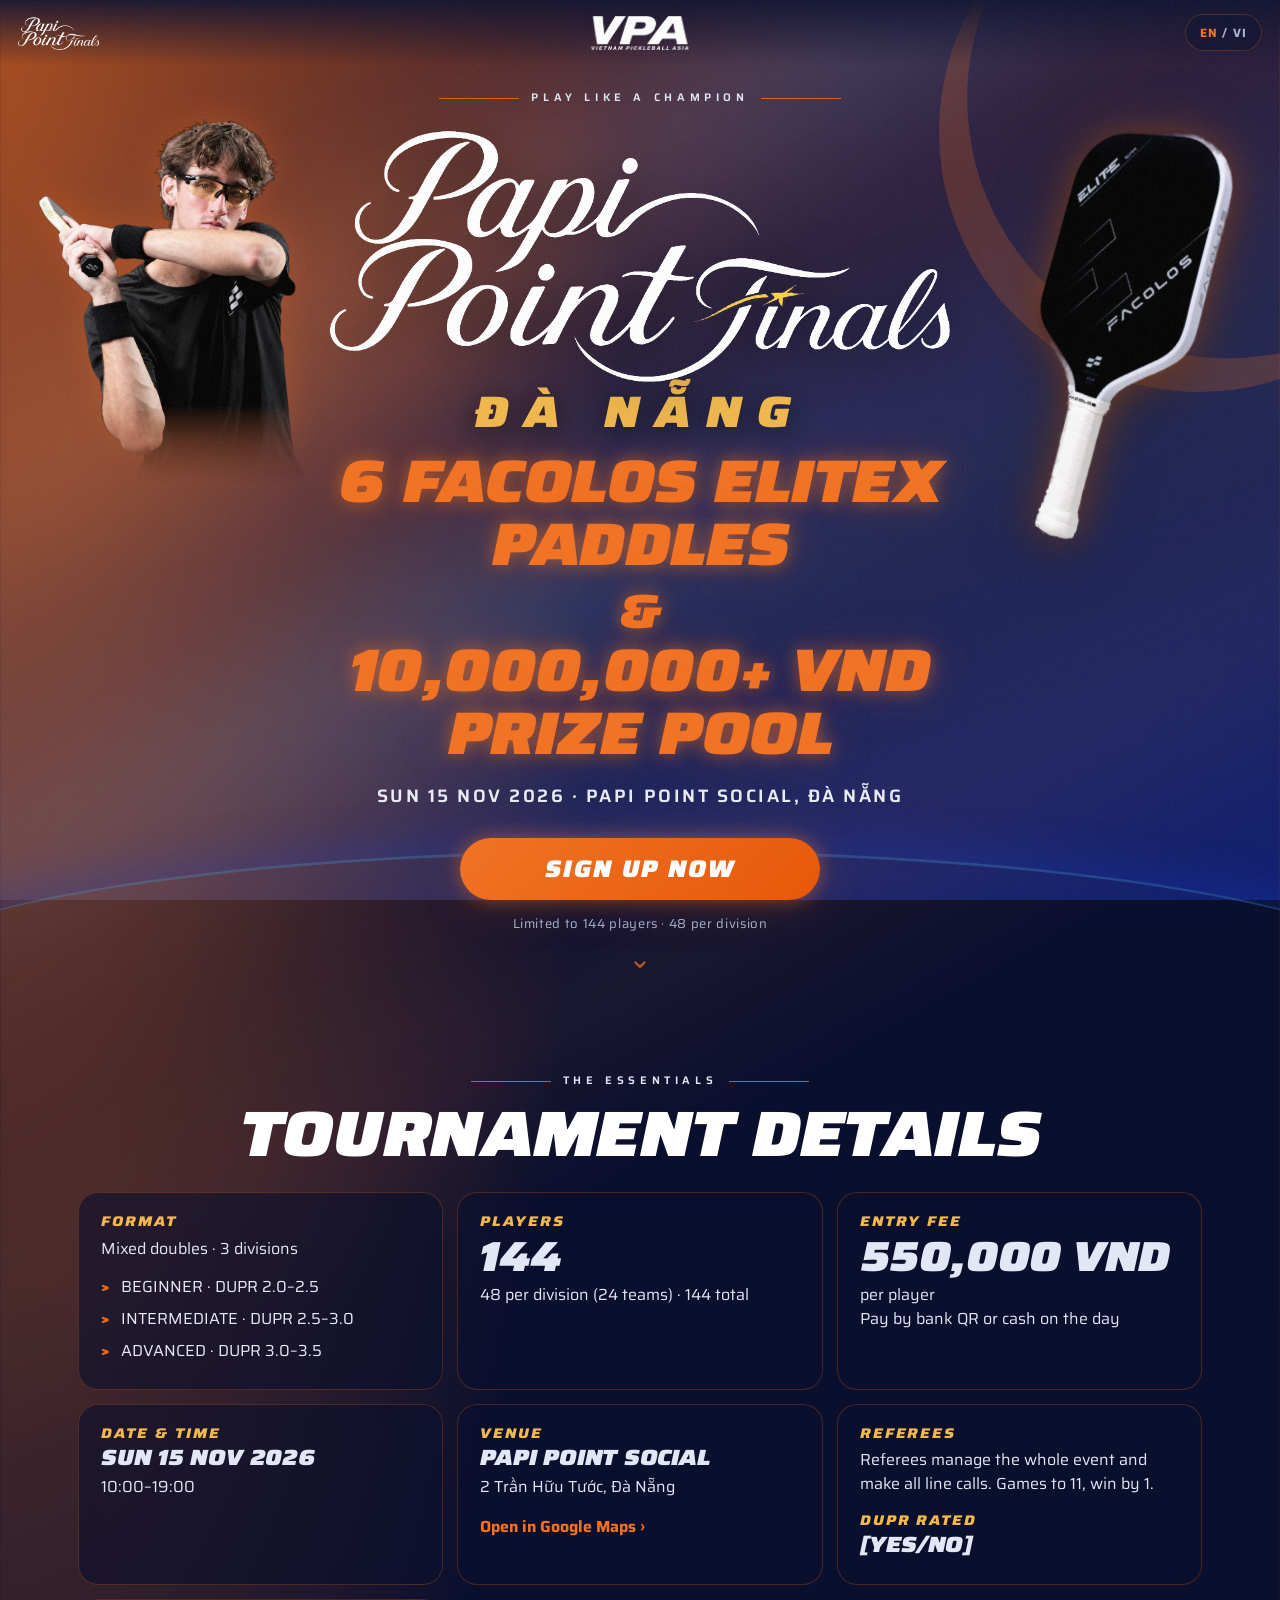
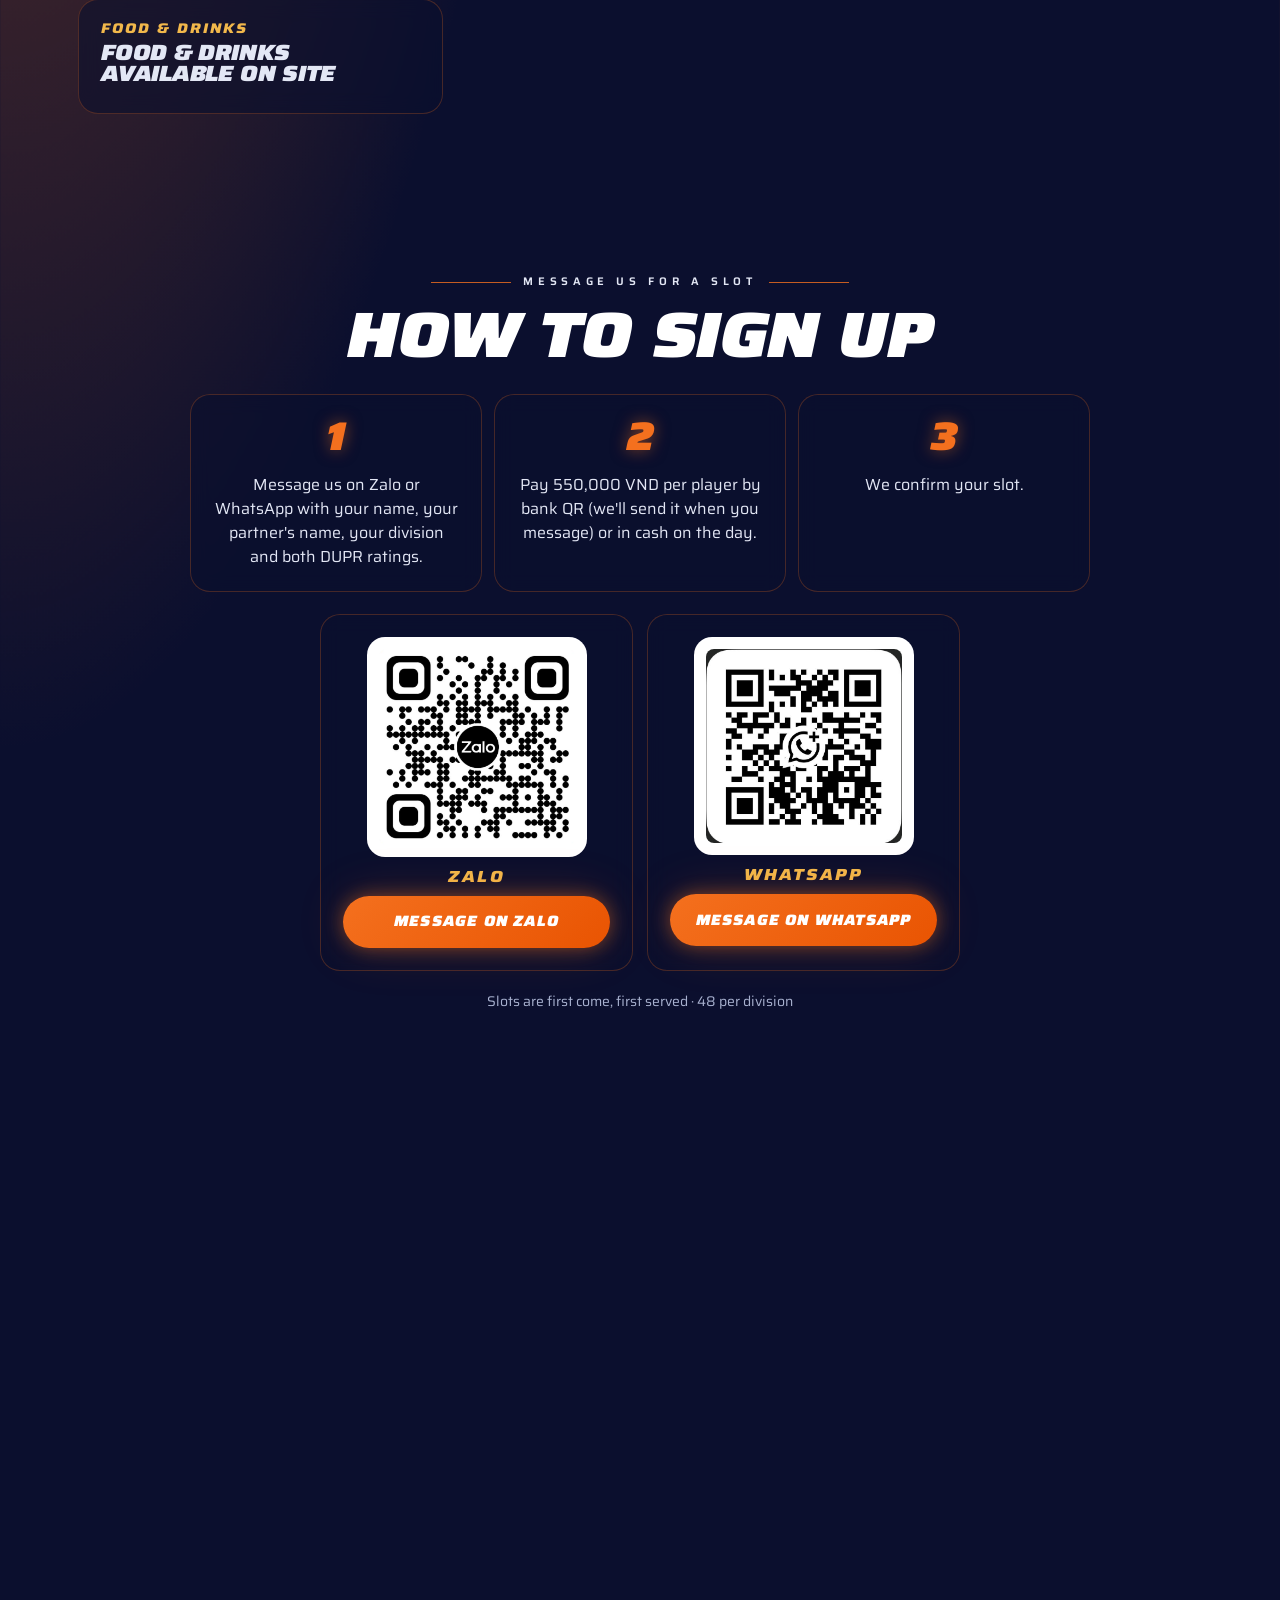
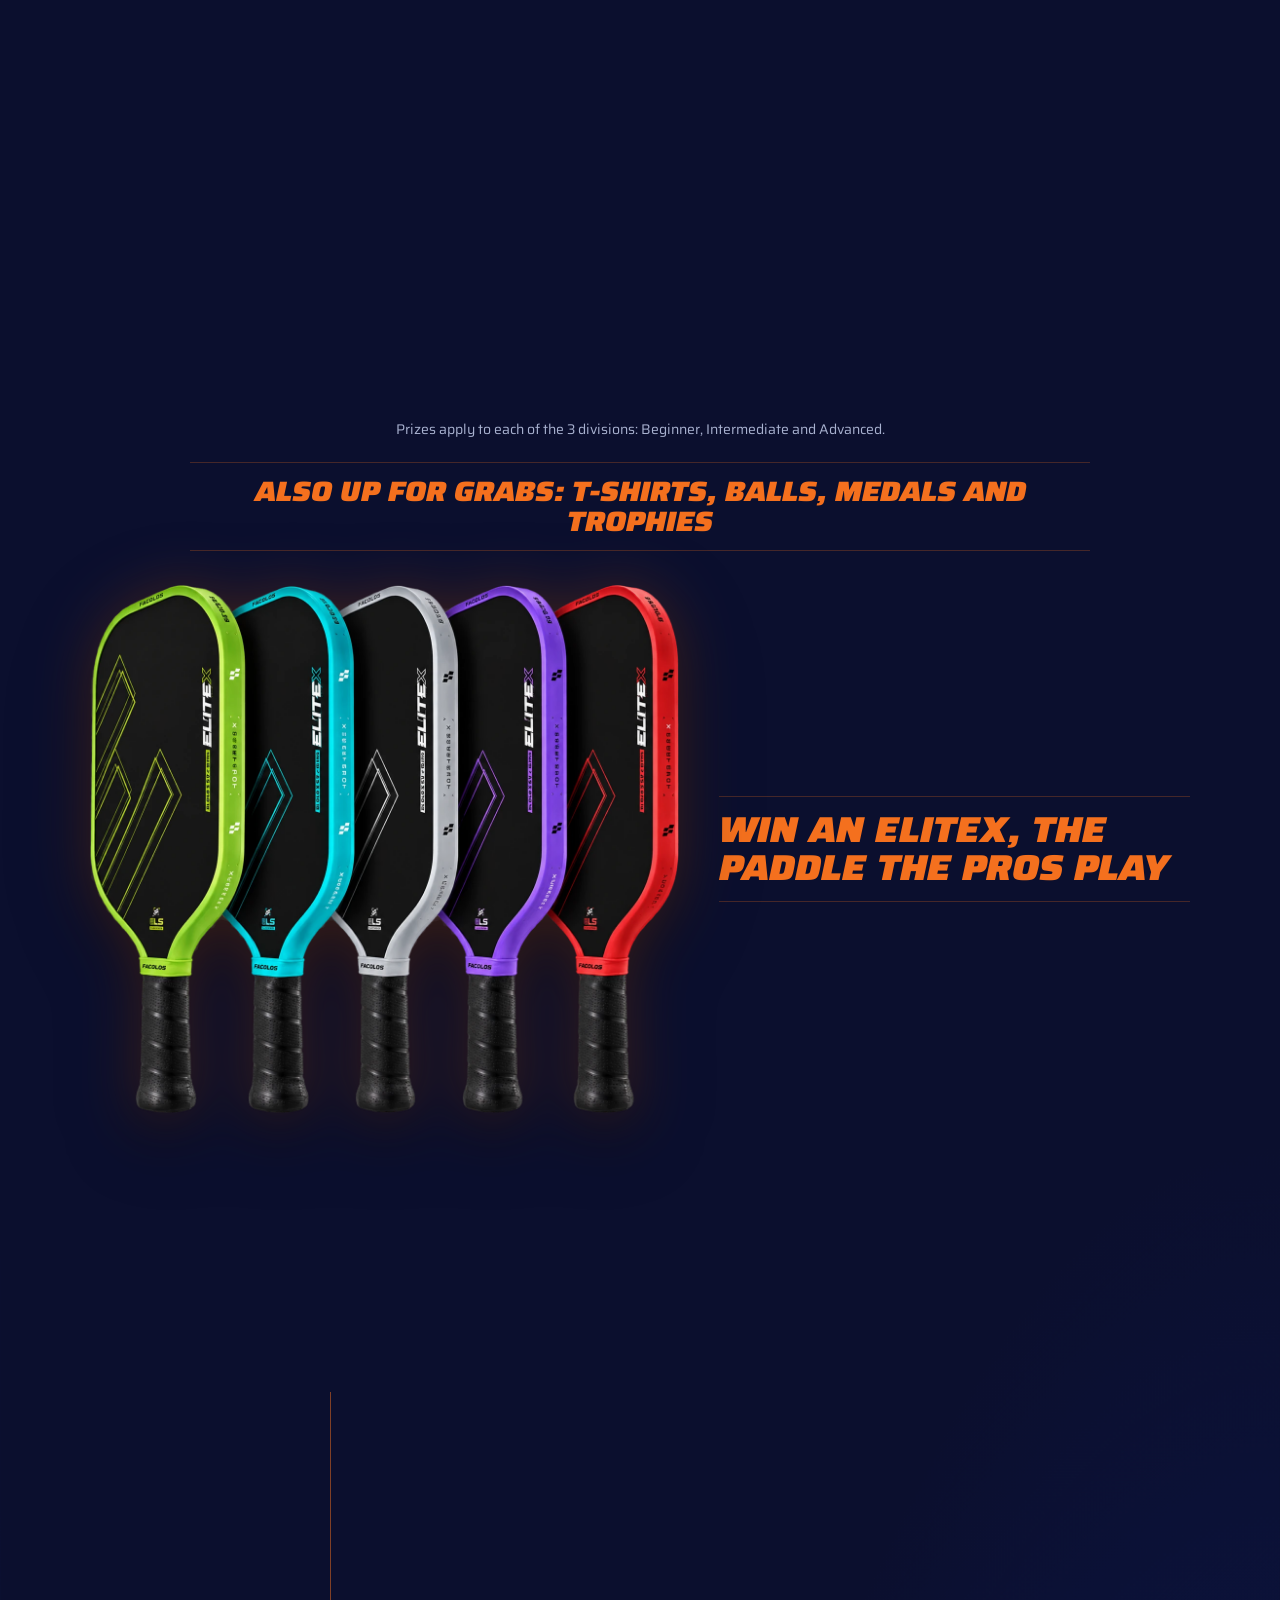
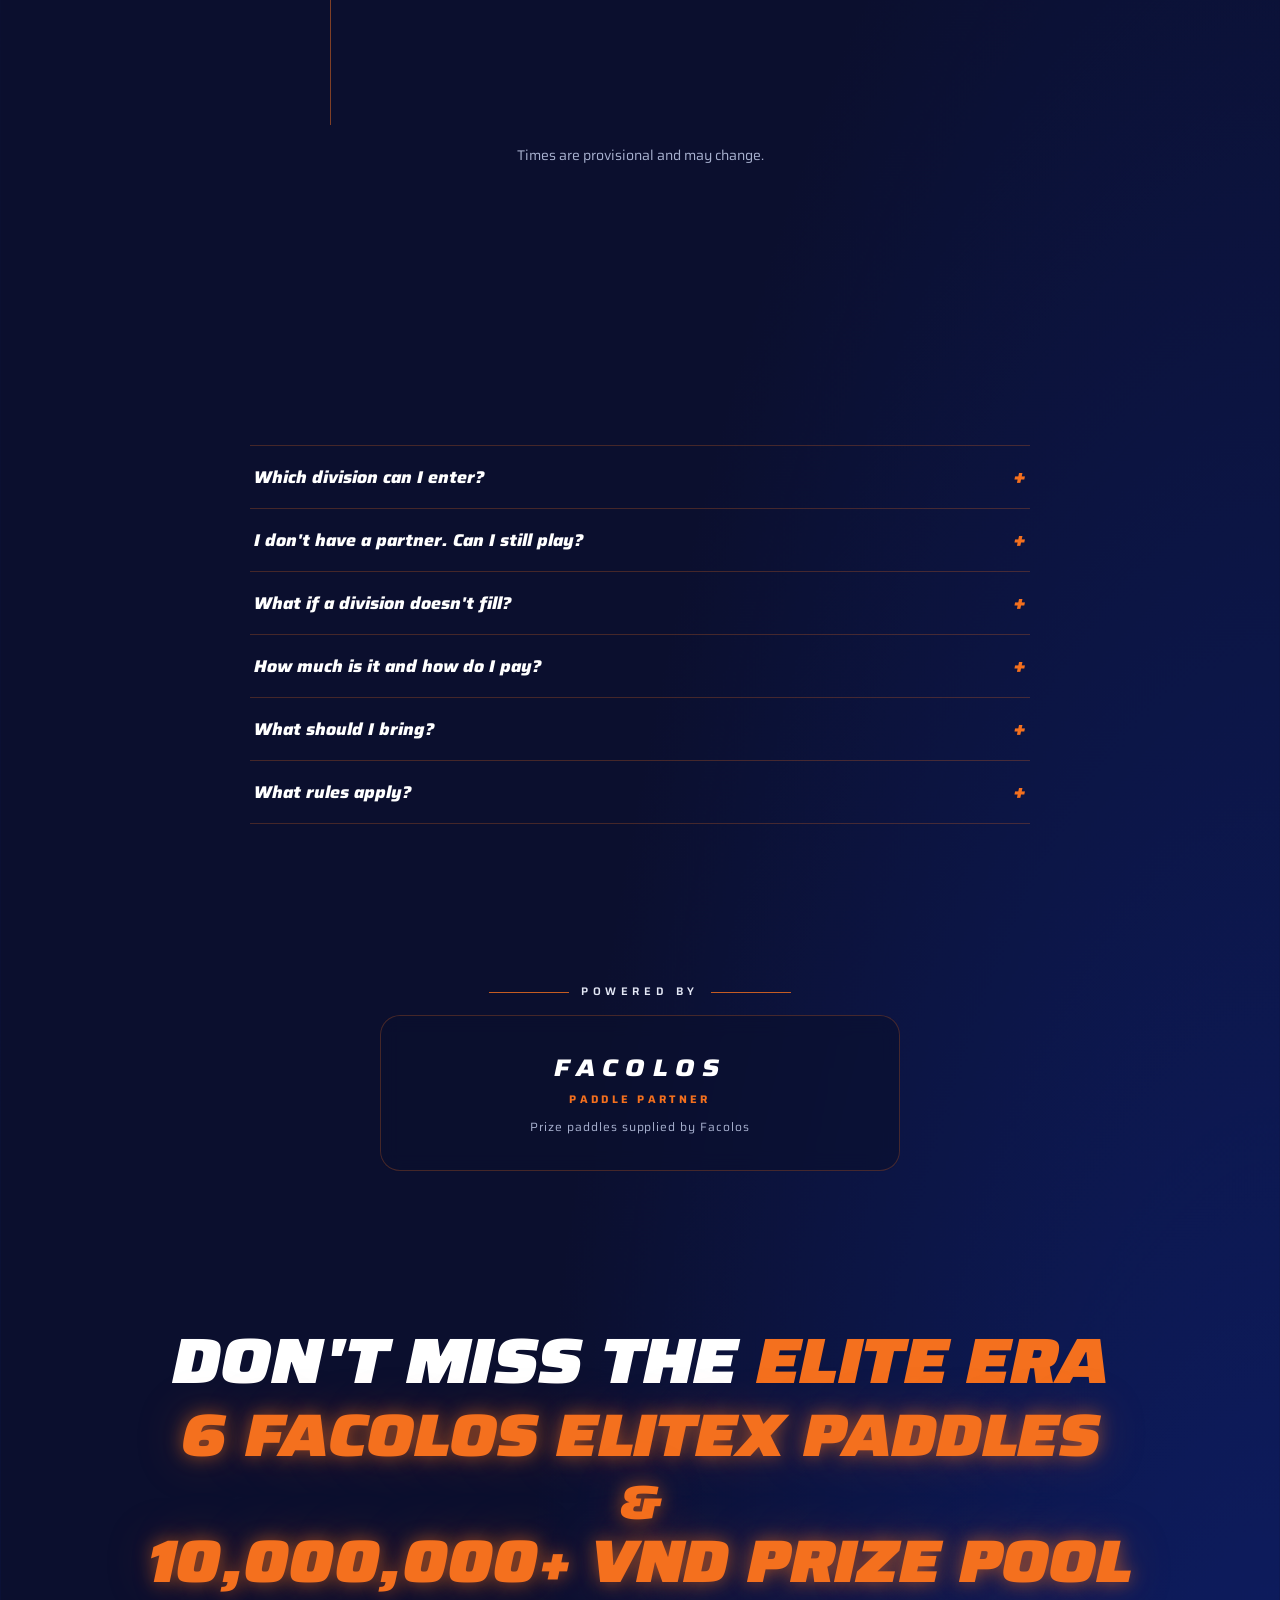
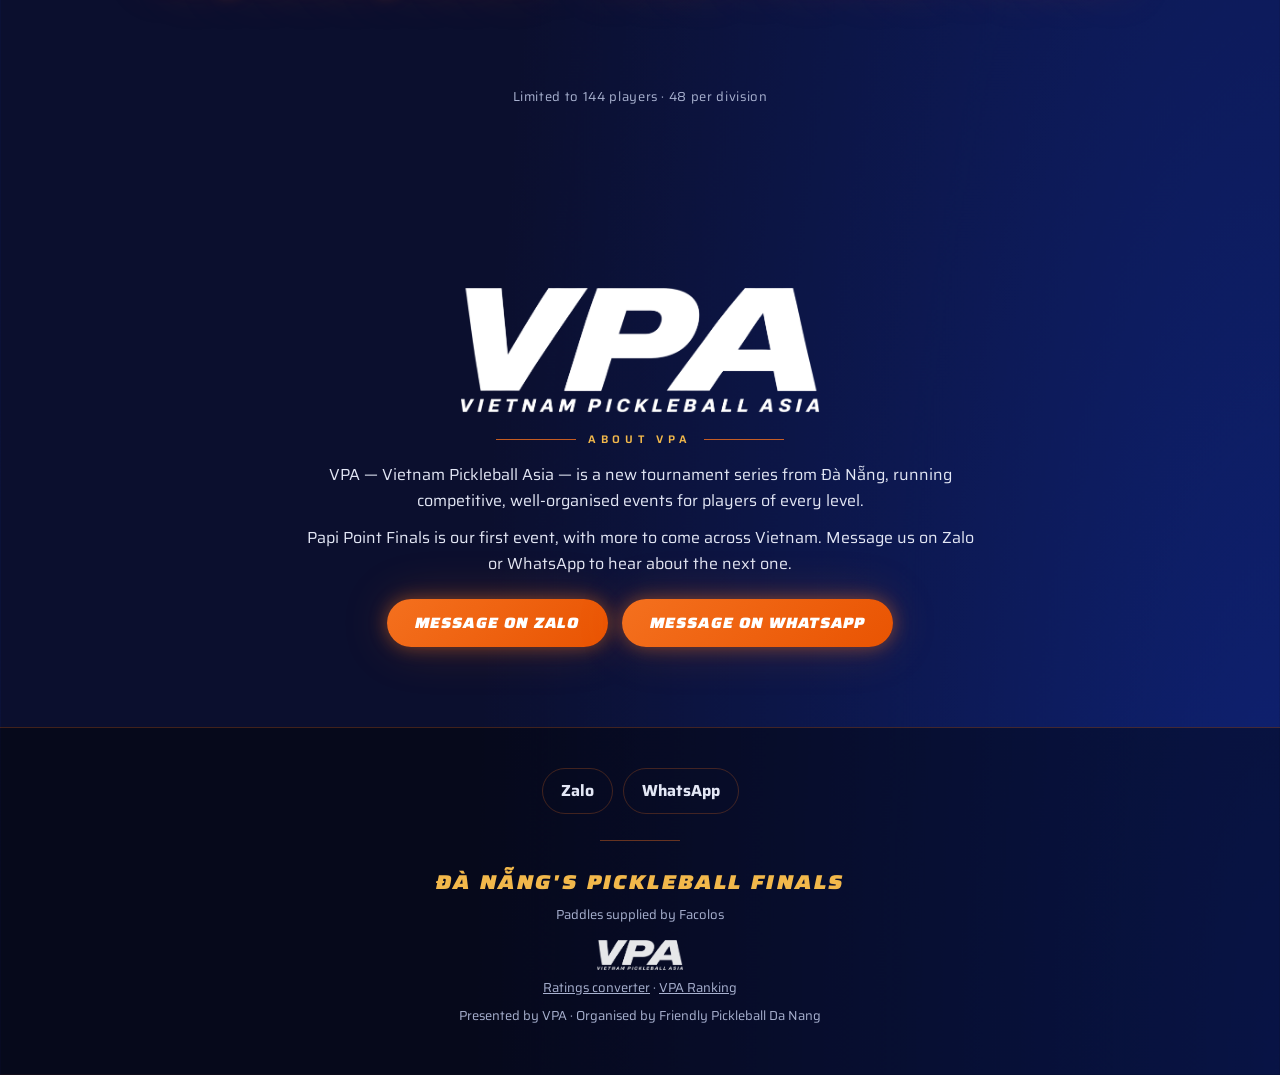
==== commit dac31fea: "VPA: connect Supabase, add VPA Vietnam ranking" ====
--- a/index.html
+++ b/index.html
@@ -9,38 +9,38 @@
 <meta property="og:type" content="website">
 <meta property="og:title" content="Papi Point Finals · Đà Nẵng · 6 Facolos EliteX Paddles &amp; 10,000,000+ VND Prize Pool">
 <meta property="og:description" content="Pickleball tournament · SUN 15 NOV 2026 · Đà Nẵng · 6 Facolos EliteX Paddles &amp; 10,000,000+ VND Prize Pool · 144 players · Win an EliteX paddle, T-shirts, balls, medals and trophies. Sign up now.">
-<meta property="og:image" content="https://bigtcoder.github.io/facolos-cup/assets/og.jpg?v=202611021800">
+<meta property="og:image" content="https://bigtcoder.github.io/facolos-cup/assets/og.jpg?v=202611022200">
 <meta property="og:url" content="https://bigtcoder.github.io/facolos-cup/">
 <meta property="og:image:width" content="1200"><meta property="og:image:height" content="630">
 <meta name="twitter:card" content="summary_large_image">
 <meta name="twitter:title" content="Papi Point Finals · Đà Nẵng · 6 Facolos EliteX Paddles &amp; 10,000,000+ VND Prize Pool">
 <meta name="twitter:description" content="Pickleball tournament · SUN 15 NOV 2026 · Đà Nẵng · 6 Facolos EliteX Paddles &amp; 10,000,000+ VND Prize Pool. Sign up now.">
-<meta name="twitter:image" content="assets/og.jpg?v=202611021800">
-<link rel="icon" href="assets/favicon.svg?v=202611021800" type="image/svg+xml">
+<meta name="twitter:image" content="assets/og.jpg?v=202611022200">
+<link rel="icon" href="assets/favicon.svg?v=202611022200" type="image/svg+xml">
 <link rel="preconnect" href="https://fonts.googleapis.com">
 <link rel="preconnect" href="https://fonts.gstatic.com" crossorigin>
 <link href="https://fonts.googleapis.com/css2?family=Saira:ital,wdth,wght@0,100..125,400..900;1,100..125,400..900&display=swap&subset=vietnamese" rel="stylesheet">
-<link rel="preload" as="image" href="assets/paddle-elite-cutout.webp?v=202611021800">
-<link rel="preload" as="image" href="assets/papi-point-finals-logo.webp?v=202611021800">
-<link rel="stylesheet" href="style.css?v=202611021800">
+<link rel="preload" as="image" href="assets/paddle-elite-cutout.webp?v=202611022200">
+<link rel="preload" as="image" href="assets/papi-point-finals-logo.webp?v=202611022200">
+<link rel="stylesheet" href="style.css?v=202611022200">
 </head>
 <body>
 <div class="streaks" aria-hidden="true"><i></i><i></i><i></i></div>
 <div class="grain" aria-hidden="true"></div>
 
 <header class="top">
-  <a class="brand" href="#top" aria-label="Papi Point Finals"><img src="assets/papi-point-finals-logo.webp?v=202611021800" alt="Papi Point Finals" width="1024" height="432"></a>
-  <a class="vpa-nav" href="#about-vpa" aria-label="VPA – Vietnam Pickleball Asia"><img src="assets/vpa-logo.webp?v=202611021800" alt="VPA – Vietnam Pickleball Asia" width="1569" height="549"></a>
+  <a class="brand" href="#top" aria-label="Papi Point Finals"><img src="assets/papi-point-finals-logo.webp?v=202611022200" alt="Papi Point Finals" width="1024" height="432"></a>
+  <a class="vpa-nav" href="#about-vpa" aria-label="VPA – Vietnam Pickleball Asia"><img src="assets/vpa-logo.webp?v=202611022200" alt="VPA – Vietnam Pickleball Asia" width="1569" height="549"></a>
   <button class="lang" id="langBtn" aria-label="Switch language / Đổi ngôn ngữ"><span data-l="en">EN</span> / <span data-l="vi">VI</span></button>
 </header>
 
 <main id="top">
 <section class="hero">
-  <img class="hero-player" src="assets/player-cutout.webp?v=202611021800" alt="Pickleball player" width="730" height="1000" fetchpriority="high">
-  <img class="hero-paddle" src="assets/paddle-elite-cutout.webp?v=202611021800" alt="EliteX paddle" width="237" height="607" fetchpriority="high">
+  <img class="hero-player" src="assets/player-cutout.webp?v=202611022200" alt="Pickleball player" width="730" height="1000" fetchpriority="high">
+  <img class="hero-paddle" src="assets/paddle-elite-cutout.webp?v=202611022200" alt="EliteX paddle" width="237" height="607" fetchpriority="high">
   <div class="hero-in">
     <p class="tag" data-i18n="tagline">PLAY LIKE A CHAMPION</p>
-    <h1 class="title"><span class="vh">Papi Point Finals Đà Nẵng</span><picture aria-hidden="true"><source srcset="assets/papi-point-finals-logo.webp?v=202611021800" type="image/webp"><img class="wordmark" src="assets/papi-point-finals-logo.png?v=202611021800" alt="" width="1024" height="432"></picture><span class="city" aria-hidden="true" data-cfg="CITY">ĐÀ NẴNG</span></h1>
+    <h1 class="title"><span class="vh">Papi Point Finals Đà Nẵng</span><picture aria-hidden="true"><source srcset="assets/papi-point-finals-logo.webp?v=202611022200" type="image/webp"><img class="wordmark" src="assets/papi-point-finals-logo.png?v=202611022200" alt="" width="1024" height="432"></picture><span class="city" aria-hidden="true" data-cfg="CITY">ĐÀ NẴNG</span></h1>
     <p class="prize-head" data-i18n="prizePool"><span class="pl">6 FACOLOS ELITEX PADDLES</span><br><span class="amp">&amp;</span><br><span class="pl">10,000,000+ VND PRIZE POOL</span></p>
     <p class="sub"><span data-cfg="DATE">SUN 15 NOV 2026</span> · <span data-cfg="VENUE">PAPI POINT SOCIAL</span>, ĐÀ NẴNG</p>
     <a class="btn btn-xl" data-signup href="#signup" data-i18n="signup">SIGN UP NOW</a>
@@ -73,8 +73,8 @@
     <li class="card reveal"><span class="num">3</span><p data-i18n="st3">We confirm your slot.</p></li>
   </ol>
   <div class="qrs">
-    <div class="card qr reveal"><div class="tile"><img src="assets/qr-zalo.jpg?v=202611021800" alt="Zalo QR code" width="220" height="220" loading="lazy"></div><h3>ZALO</h3><a class="btn" data-link="ZALO" href="https://zalo.me/84798350171" target="_blank" rel="noopener" data-i18n="msgZ">MESSAGE ON ZALO</a></div>
-    <div class="card qr reveal"><div class="tile"><img src="assets/qr-whatsapp.jpg?v=202611021800" alt="WhatsApp QR code" width="220" height="220" loading="lazy"></div><h3>WHATSAPP</h3><a class="btn" data-link="WHATSAPP" href="https://wa.me/447832428071" target="_blank" rel="noopener" data-i18n="msgW">MESSAGE ON WHATSAPP</a></div>
+    <div class="card qr reveal"><div class="tile"><img src="assets/qr-zalo.jpg?v=202611022200" alt="Zalo QR code" width="220" height="220" loading="lazy"></div><h3>ZALO</h3><a class="btn" data-link="ZALO" href="https://zalo.me/84798350171" target="_blank" rel="noopener" data-i18n="msgZ">MESSAGE ON ZALO</a></div>
+    <div class="card qr reveal"><div class="tile"><img src="assets/qr-whatsapp.jpg?v=202611022200" alt="WhatsApp QR code" width="220" height="220" loading="lazy"></div><h3>WHATSAPP</h3><a class="btn" data-link="WHATSAPP" href="https://wa.me/447832428071" target="_blank" rel="noopener" data-i18n="msgW">MESSAGE ON WHATSAPP</a></div>
   </div>
   <p class="note reveal" data-i18n="suNote">Slots are first come, first served · 48 per division</p>
 </section>
@@ -107,7 +107,7 @@
   <p class="note reveal" data-i18n="prizeNote">Prizes apply to each of the 3 divisions: Beginner, Intermediate and Advanced.</p>
   <p class="hl extras reveal" data-i18n="extras">Also up for grabs: T-shirts, balls, medals and trophies</p>
   <div class="win reveal">
-    <img src="assets/elitex-lineup.webp?v=202611021800" alt="Five EliteX paddles in green, cyan, silver, purple and red" loading="lazy" width="1210" height="1084">
+    <img src="assets/elitex-lineup.webp?v=202611022200" alt="Five EliteX paddles in green, cyan, silver, purple and red" loading="lazy" width="1210" height="1084">
     <p class="hl" data-i18n="winLine">Win an EliteX, the paddle the pros play</p>
   </div>
 </section>
@@ -158,7 +158,7 @@
 </section>
 
 <section id="about-vpa" class="sec about-vpa">
-  <img class="vpa-big reveal" src="assets/vpa-logo.webp?v=202611021800" alt="VPA – Vietnam Pickleball Asia" width="1569" height="549" loading="lazy">
+  <img class="vpa-big reveal" src="assets/vpa-logo.webp?v=202611022200" alt="VPA – Vietnam Pickleball Asia" width="1569" height="549" loading="lazy">
   <p class="tag reveal" data-i18n="vpaTag">ABOUT VPA</p>
   <p class="reveal" data-i18n="vpaP1">VPA — Vietnam Pickleball Asia — is a new tournament series from Đà Nẵng, running competitive, well-organised events for players of every level.</p>
   <p class="reveal" data-i18n="vpaP2">Papi Point Finals is our first event, with more to come across Vietnam. Message us on Zalo or WhatsApp to hear about the next one.</p>
@@ -171,10 +171,10 @@
   <hr>
   <p class="born" data-i18n="born">ĐÀ NẴNG'S PICKLEBALL FINALS</p>
   <p class="org" data-i18n="credit">Paddles supplied by Facolos</p>
-  <a class="vpa-foot" href="#about-vpa"><img src="assets/vpa-logo.webp?v=202611021800" alt="VPA – Vietnam Pickleball Asia" width="1569" height="549" loading="lazy"></a>
-  <p class="org"><a href="ratings/" data-i18n="ratingsLink">Ratings converter</a></p>
+  <a class="vpa-foot" href="#about-vpa"><img src="assets/vpa-logo.webp?v=202611022200" alt="VPA – Vietnam Pickleball Asia" width="1569" height="549" loading="lazy"></a>
+  <p class="org"><a href="ratings/" data-i18n="ratingsLink">Ratings converter</a> · <a href="ranking/" data-i18n="rankingLink">VPA Ranking</a></p>
   <p class="org"><span data-i18n="pres">Presented by</span> VPA · <span data-i18n="org">Organised by</span> <span data-cfg="ORGANISER">Friendly Pickleball Da Nang</span></p>
 </footer>
-<script src="script.js?v=202611021800" defer></script>
+<script src="script.js?v=202611022200" defer></script>
 </body>
 </html>
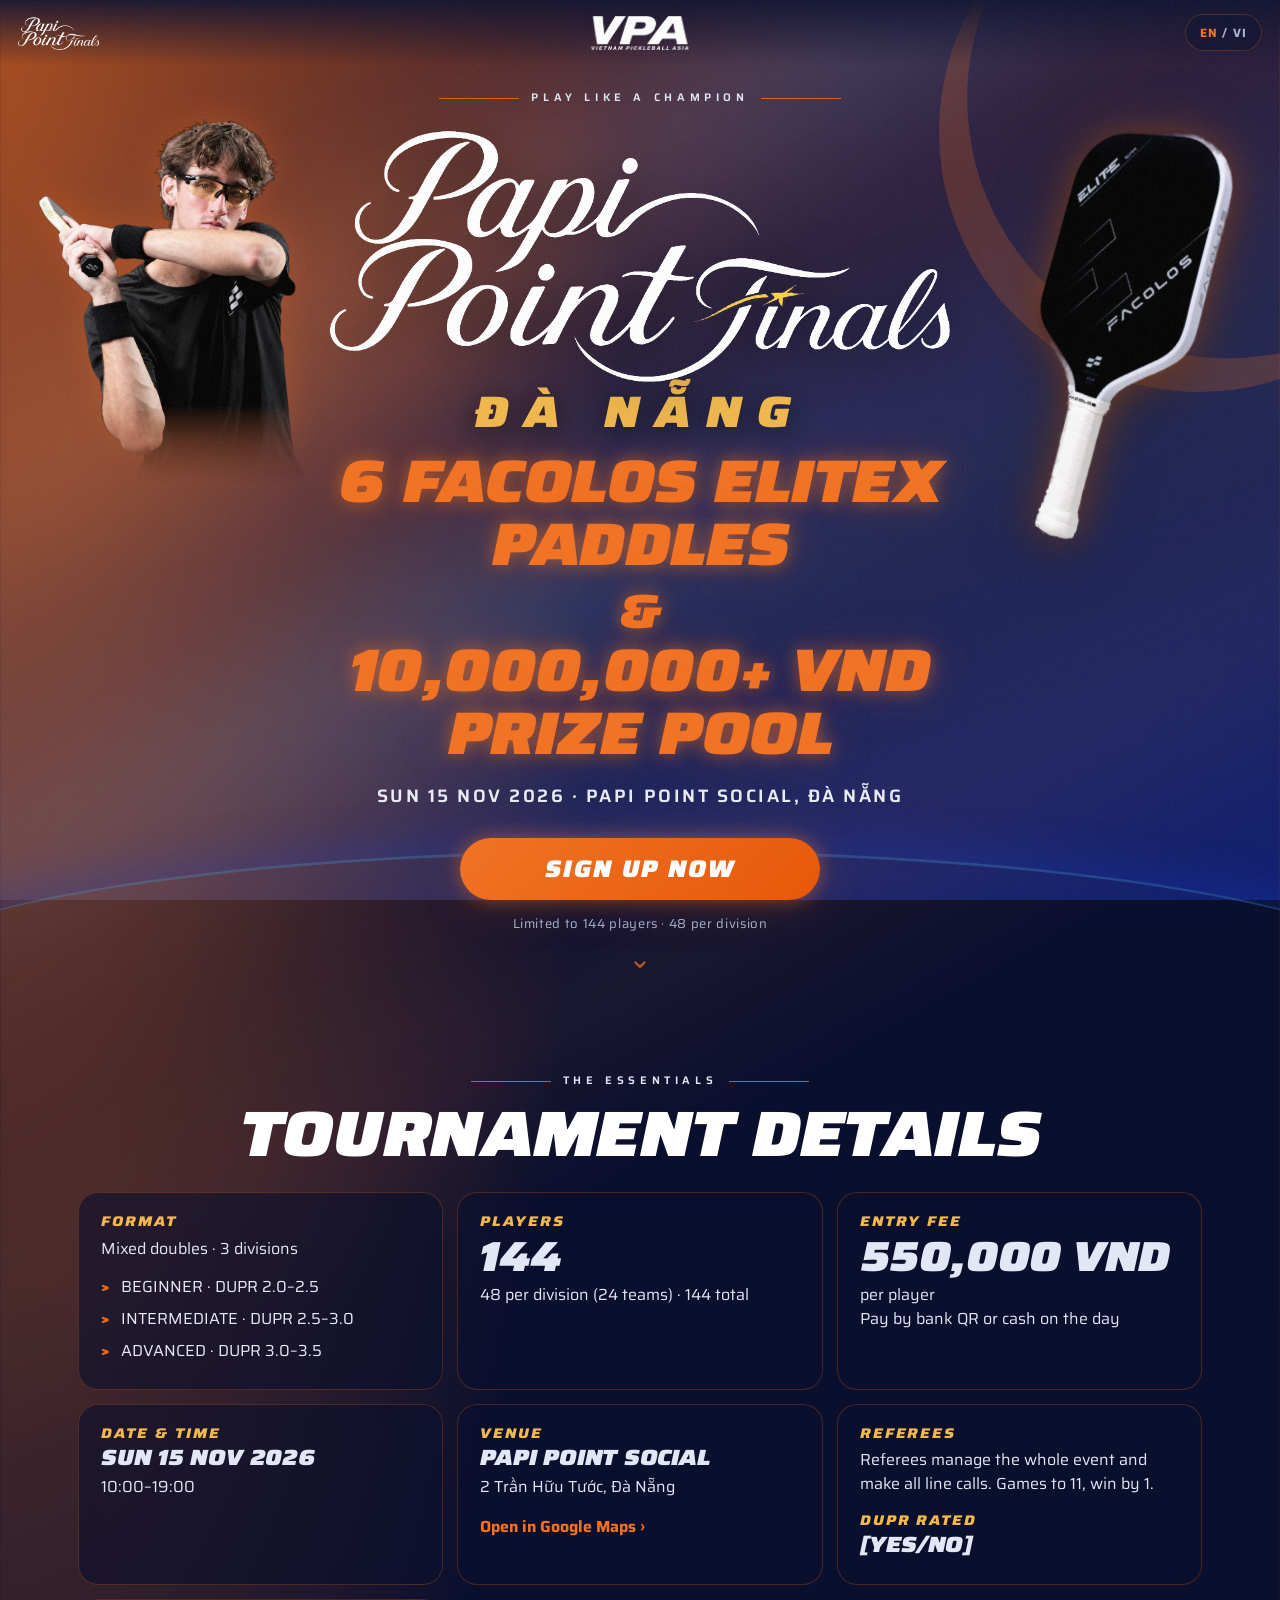
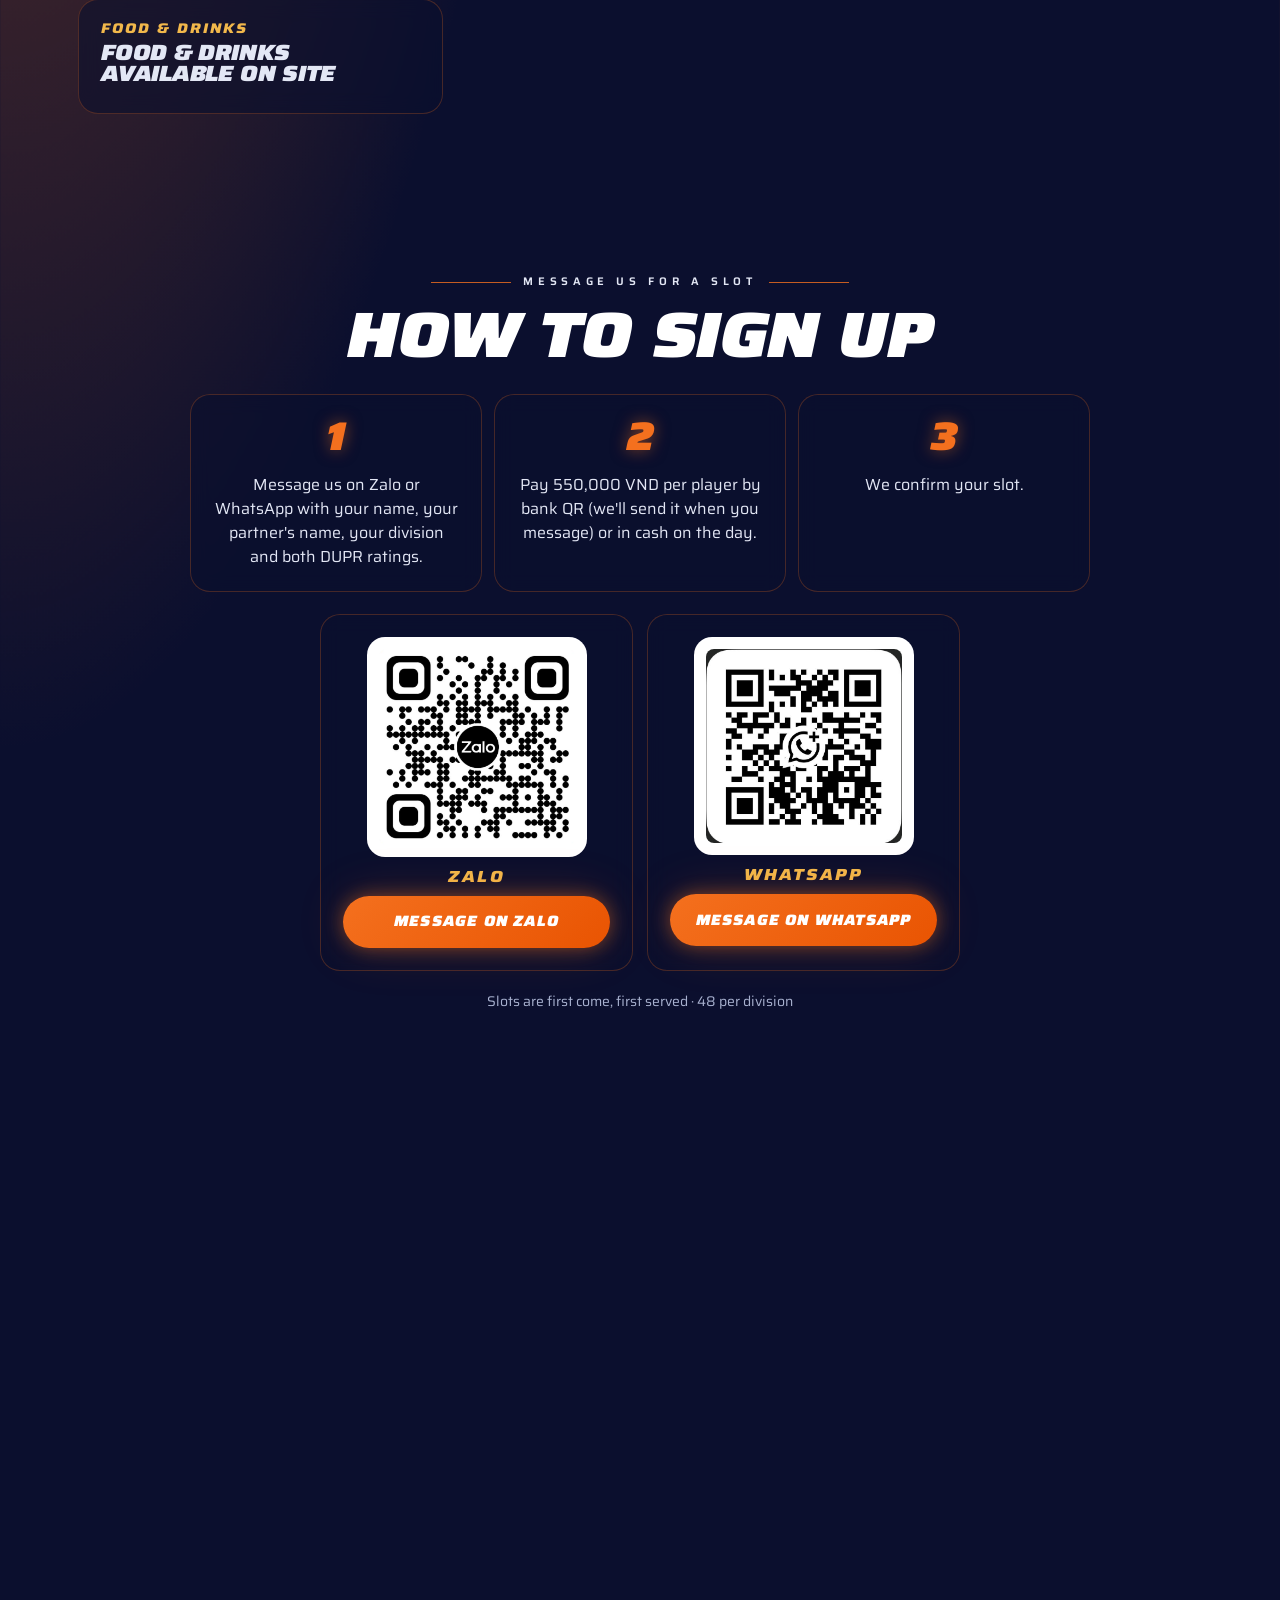
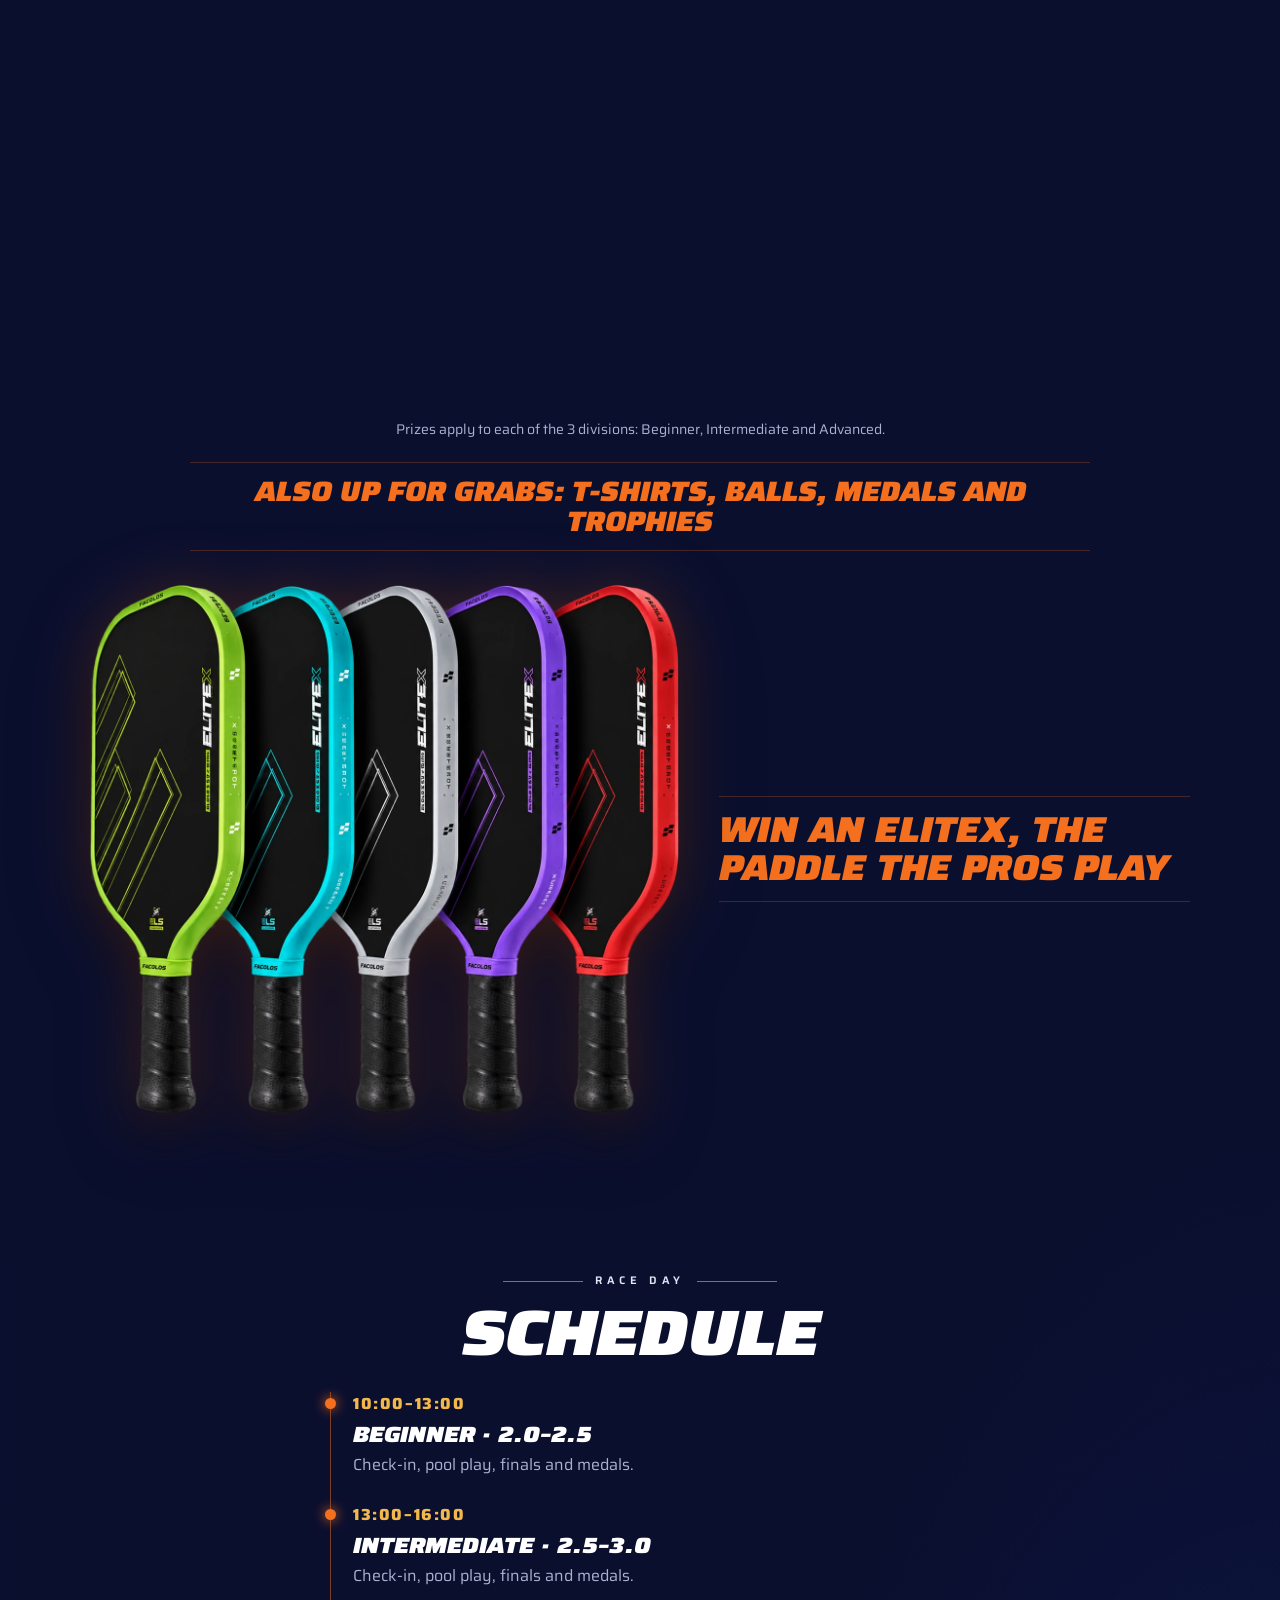
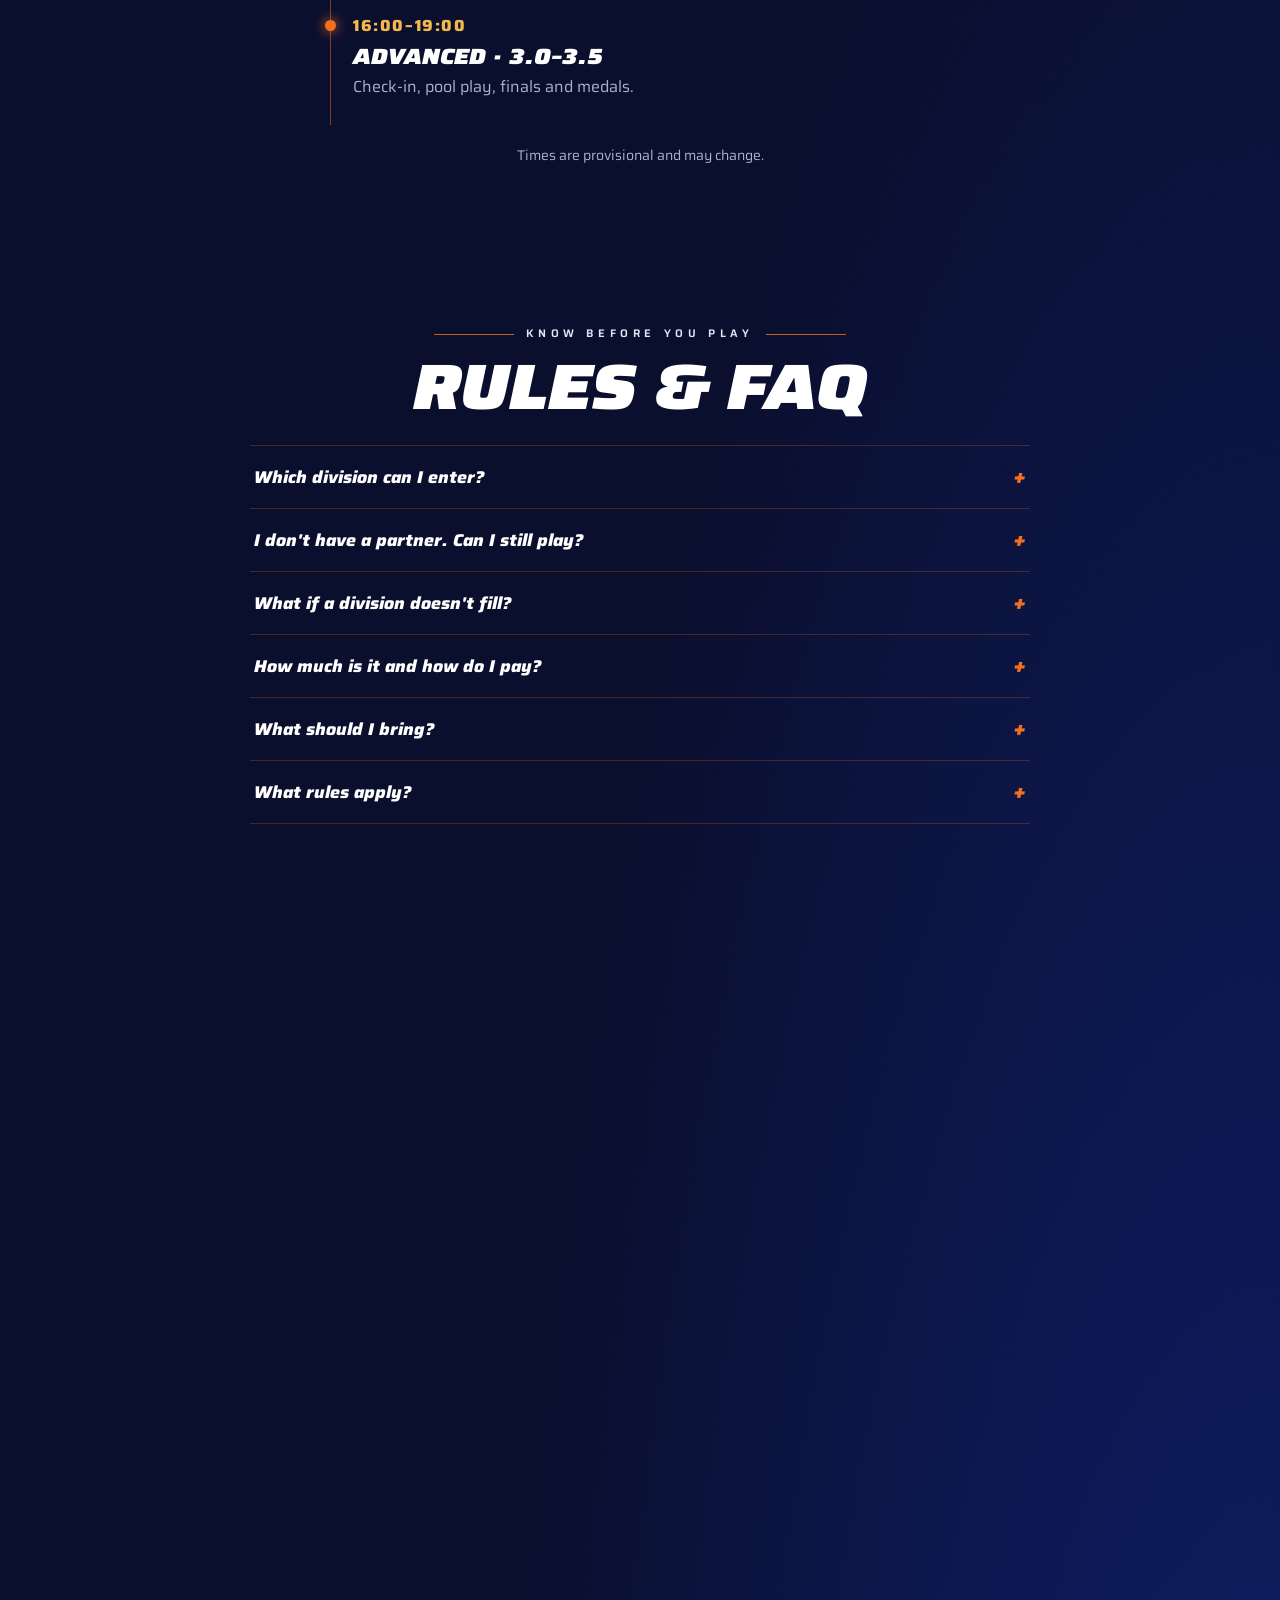
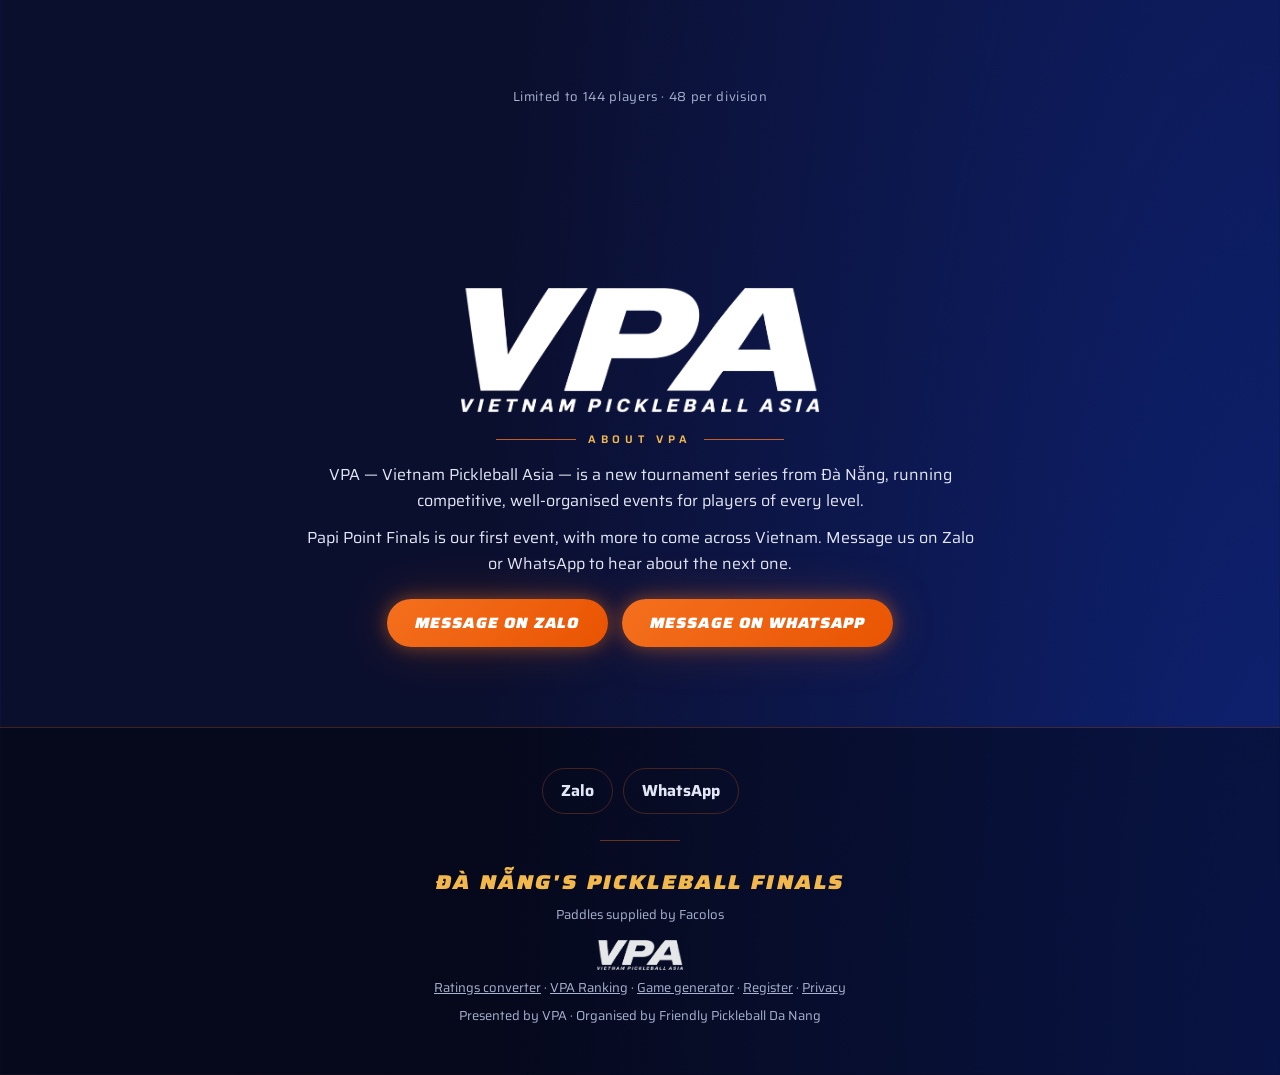
==== commit 9a61d51d: "VPA: ranking incl. PICKNA/LOOL, converter systems, game generator + tournament, VPA rating algorithm" ====
--- a/index.html
+++ b/index.html
@@ -9,38 +9,38 @@
 <meta property="og:type" content="website">
 <meta property="og:title" content="Papi Point Finals · Đà Nẵng · 6 Facolos EliteX Paddles &amp; 10,000,000+ VND Prize Pool">
 <meta property="og:description" content="Pickleball tournament · SUN 15 NOV 2026 · Đà Nẵng · 6 Facolos EliteX Paddles &amp; 10,000,000+ VND Prize Pool · 144 players · Win an EliteX paddle, T-shirts, balls, medals and trophies. Sign up now.">
-<meta property="og:image" content="https://bigtcoder.github.io/facolos-cup/assets/og.jpg?v=202611022200">
+<meta property="og:image" content="https://bigtcoder.github.io/facolos-cup/assets/og.jpg?v=202611030900">
 <meta property="og:url" content="https://bigtcoder.github.io/facolos-cup/">
 <meta property="og:image:width" content="1200"><meta property="og:image:height" content="630">
 <meta name="twitter:card" content="summary_large_image">
 <meta name="twitter:title" content="Papi Point Finals · Đà Nẵng · 6 Facolos EliteX Paddles &amp; 10,000,000+ VND Prize Pool">
 <meta name="twitter:description" content="Pickleball tournament · SUN 15 NOV 2026 · Đà Nẵng · 6 Facolos EliteX Paddles &amp; 10,000,000+ VND Prize Pool. Sign up now.">
-<meta name="twitter:image" content="assets/og.jpg?v=202611022200">
-<link rel="icon" href="assets/favicon.svg?v=202611022200" type="image/svg+xml">
+<meta name="twitter:image" content="assets/og.jpg?v=202611030900">
+<link rel="icon" href="assets/favicon.svg?v=202611030900" type="image/svg+xml">
 <link rel="preconnect" href="https://fonts.googleapis.com">
 <link rel="preconnect" href="https://fonts.gstatic.com" crossorigin>
 <link href="https://fonts.googleapis.com/css2?family=Saira:ital,wdth,wght@0,100..125,400..900;1,100..125,400..900&display=swap&subset=vietnamese" rel="stylesheet">
-<link rel="preload" as="image" href="assets/paddle-elite-cutout.webp?v=202611022200">
-<link rel="preload" as="image" href="assets/papi-point-finals-logo.webp?v=202611022200">
-<link rel="stylesheet" href="style.css?v=202611022200">
+<link rel="preload" as="image" href="assets/paddle-elite-cutout.webp?v=202611030900">
+<link rel="preload" as="image" href="assets/papi-point-finals-logo.webp?v=202611030900">
+<link rel="stylesheet" href="style.css?v=202611030900">
 </head>
 <body>
 <div class="streaks" aria-hidden="true"><i></i><i></i><i></i></div>
 <div class="grain" aria-hidden="true"></div>
 
 <header class="top">
-  <a class="brand" href="#top" aria-label="Papi Point Finals"><img src="assets/papi-point-finals-logo.webp?v=202611022200" alt="Papi Point Finals" width="1024" height="432"></a>
-  <a class="vpa-nav" href="#about-vpa" aria-label="VPA – Vietnam Pickleball Asia"><img src="assets/vpa-logo.webp?v=202611022200" alt="VPA – Vietnam Pickleball Asia" width="1569" height="549"></a>
+  <a class="brand" href="#top" aria-label="Papi Point Finals"><img src="assets/papi-point-finals-logo.webp?v=202611030900" alt="Papi Point Finals" width="1024" height="432"></a>
+  <a class="vpa-nav" href="#about-vpa" aria-label="VPA – Vietnam Pickleball Asia"><img src="assets/vpa-logo.webp?v=202611030900" alt="VPA – Vietnam Pickleball Asia" width="1569" height="549"></a>
   <button class="lang" id="langBtn" aria-label="Switch language / Đổi ngôn ngữ"><span data-l="en">EN</span> / <span data-l="vi">VI</span></button>
 </header>
 
 <main id="top">
 <section class="hero">
-  <img class="hero-player" src="assets/player-cutout.webp?v=202611022200" alt="Pickleball player" width="730" height="1000" fetchpriority="high">
-  <img class="hero-paddle" src="assets/paddle-elite-cutout.webp?v=202611022200" alt="EliteX paddle" width="237" height="607" fetchpriority="high">
+  <img class="hero-player" src="assets/player-cutout.webp?v=202611030900" alt="Pickleball player" width="730" height="1000" fetchpriority="high">
+  <img class="hero-paddle" src="assets/paddle-elite-cutout.webp?v=202611030900" alt="EliteX paddle" width="237" height="607" fetchpriority="high">
   <div class="hero-in">
     <p class="tag" data-i18n="tagline">PLAY LIKE A CHAMPION</p>
-    <h1 class="title"><span class="vh">Papi Point Finals Đà Nẵng</span><picture aria-hidden="true"><source srcset="assets/papi-point-finals-logo.webp?v=202611022200" type="image/webp"><img class="wordmark" src="assets/papi-point-finals-logo.png?v=202611022200" alt="" width="1024" height="432"></picture><span class="city" aria-hidden="true" data-cfg="CITY">ĐÀ NẴNG</span></h1>
+    <h1 class="title"><span class="vh">Papi Point Finals Đà Nẵng</span><picture aria-hidden="true"><source srcset="assets/papi-point-finals-logo.webp?v=202611030900" type="image/webp"><img class="wordmark" src="assets/papi-point-finals-logo.png?v=202611030900" alt="" width="1024" height="432"></picture><span class="city" aria-hidden="true" data-cfg="CITY">ĐÀ NẴNG</span></h1>
     <p class="prize-head" data-i18n="prizePool"><span class="pl">6 FACOLOS ELITEX PADDLES</span><br><span class="amp">&amp;</span><br><span class="pl">10,000,000+ VND PRIZE POOL</span></p>
     <p class="sub"><span data-cfg="DATE">SUN 15 NOV 2026</span> · <span data-cfg="VENUE">PAPI POINT SOCIAL</span>, ĐÀ NẴNG</p>
     <a class="btn btn-xl" data-signup href="#signup" data-i18n="signup">SIGN UP NOW</a>
@@ -73,8 +73,8 @@
     <li class="card reveal"><span class="num">3</span><p data-i18n="st3">We confirm your slot.</p></li>
   </ol>
   <div class="qrs">
-    <div class="card qr reveal"><div class="tile"><img src="assets/qr-zalo.jpg?v=202611022200" alt="Zalo QR code" width="220" height="220" loading="lazy"></div><h3>ZALO</h3><a class="btn" data-link="ZALO" href="https://zalo.me/84798350171" target="_blank" rel="noopener" data-i18n="msgZ">MESSAGE ON ZALO</a></div>
-    <div class="card qr reveal"><div class="tile"><img src="assets/qr-whatsapp.jpg?v=202611022200" alt="WhatsApp QR code" width="220" height="220" loading="lazy"></div><h3>WHATSAPP</h3><a class="btn" data-link="WHATSAPP" href="https://wa.me/447832428071" target="_blank" rel="noopener" data-i18n="msgW">MESSAGE ON WHATSAPP</a></div>
+    <div class="card qr reveal"><div class="tile"><img src="assets/qr-zalo.jpg?v=202611030900" alt="Zalo QR code" width="220" height="220" loading="lazy"></div><h3>ZALO</h3><a class="btn" data-link="ZALO" href="https://zalo.me/84798350171" target="_blank" rel="noopener" data-i18n="msgZ">MESSAGE ON ZALO</a></div>
+    <div class="card qr reveal"><div class="tile"><img src="assets/qr-whatsapp.jpg?v=202611030900" alt="WhatsApp QR code" width="220" height="220" loading="lazy"></div><h3>WHATSAPP</h3><a class="btn" data-link="WHATSAPP" href="https://wa.me/447832428071" target="_blank" rel="noopener" data-i18n="msgW">MESSAGE ON WHATSAPP</a></div>
   </div>
   <p class="note reveal" data-i18n="suNote">Slots are first come, first served · 48 per division</p>
 </section>
@@ -107,7 +107,7 @@
   <p class="note reveal" data-i18n="prizeNote">Prizes apply to each of the 3 divisions: Beginner, Intermediate and Advanced.</p>
   <p class="hl extras reveal" data-i18n="extras">Also up for grabs: T-shirts, balls, medals and trophies</p>
   <div class="win reveal">
-    <img src="assets/elitex-lineup.webp?v=202611022200" alt="Five EliteX paddles in green, cyan, silver, purple and red" loading="lazy" width="1210" height="1084">
+    <img src="assets/elitex-lineup.webp?v=202611030900" alt="Five EliteX paddles in green, cyan, silver, purple and red" loading="lazy" width="1210" height="1084">
     <p class="hl" data-i18n="winLine">Win an EliteX, the paddle the pros play</p>
   </div>
 </section>
@@ -158,7 +158,7 @@
 </section>
 
 <section id="about-vpa" class="sec about-vpa">
-  <img class="vpa-big reveal" src="assets/vpa-logo.webp?v=202611022200" alt="VPA – Vietnam Pickleball Asia" width="1569" height="549" loading="lazy">
+  <img class="vpa-big reveal" src="assets/vpa-logo.webp?v=202611030900" alt="VPA – Vietnam Pickleball Asia" width="1569" height="549" loading="lazy">
   <p class="tag reveal" data-i18n="vpaTag">ABOUT VPA</p>
   <p class="reveal" data-i18n="vpaP1">VPA — Vietnam Pickleball Asia — is a new tournament series from Đà Nẵng, running competitive, well-organised events for players of every level.</p>
   <p class="reveal" data-i18n="vpaP2">Papi Point Finals is our first event, with more to come across Vietnam. Message us on Zalo or WhatsApp to hear about the next one.</p>
@@ -171,10 +171,10 @@
   <hr>
   <p class="born" data-i18n="born">ĐÀ NẴNG'S PICKLEBALL FINALS</p>
   <p class="org" data-i18n="credit">Paddles supplied by Facolos</p>
-  <a class="vpa-foot" href="#about-vpa"><img src="assets/vpa-logo.webp?v=202611022200" alt="VPA – Vietnam Pickleball Asia" width="1569" height="549" loading="lazy"></a>
-  <p class="org"><a href="ratings/" data-i18n="ratingsLink">Ratings converter</a> · <a href="ranking/" data-i18n="rankingLink">VPA Ranking</a></p>
+  <a class="vpa-foot" href="#about-vpa"><img src="assets/vpa-logo.webp?v=202611030900" alt="VPA – Vietnam Pickleball Asia" width="1569" height="549" loading="lazy"></a>
+  <p class="org"><a href="ratings/" data-i18n="ratingsLink">Ratings converter</a> · <a href="ranking/" data-i18n="rankingLink">VPA Ranking</a> · <a href="generate/" data-i18n="genLink">Game generator</a> · <a href="register/">Register</a> · <a href="privacy/">Privacy</a></p>
   <p class="org"><span data-i18n="pres">Presented by</span> VPA · <span data-i18n="org">Organised by</span> <span data-cfg="ORGANISER">Friendly Pickleball Da Nang</span></p>
 </footer>
-<script src="script.js?v=202611022200" defer></script>
+<script src="script.js?v=202611030900" defer></script>
 </body>
 </html>
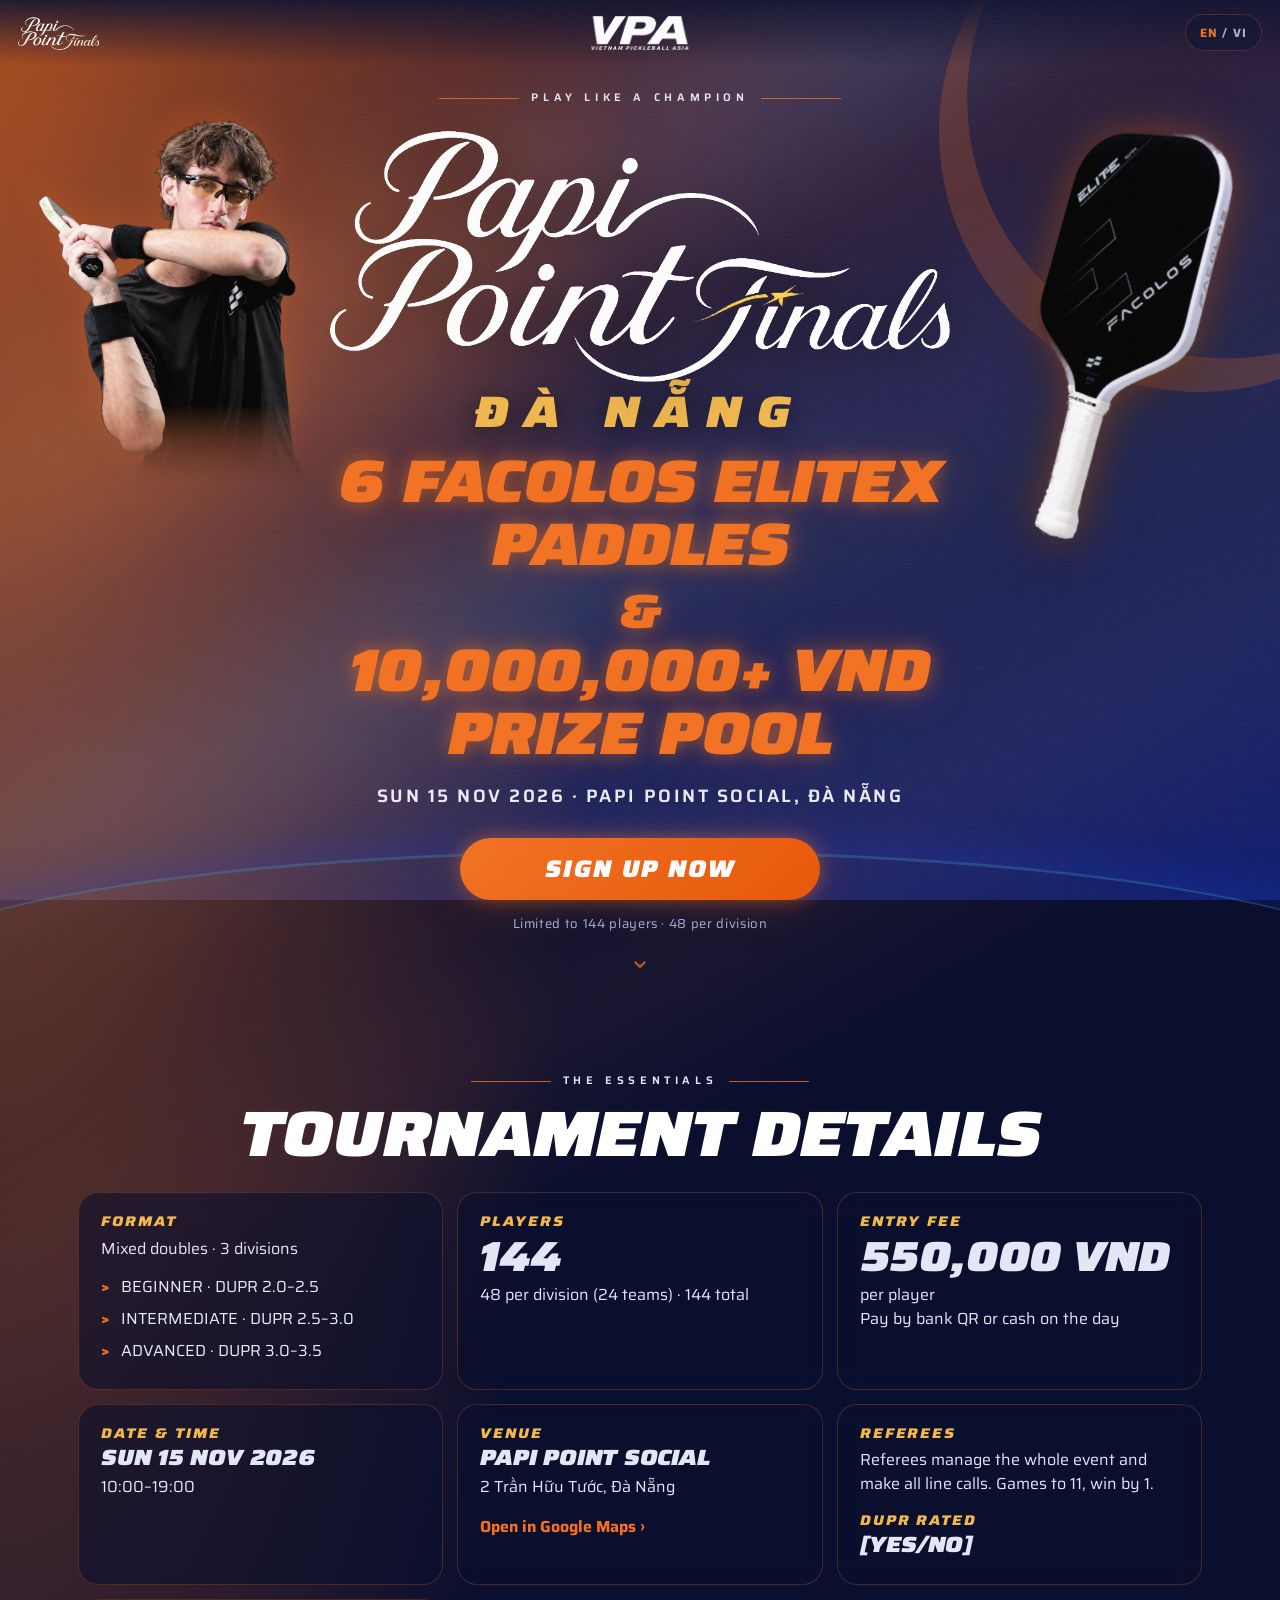
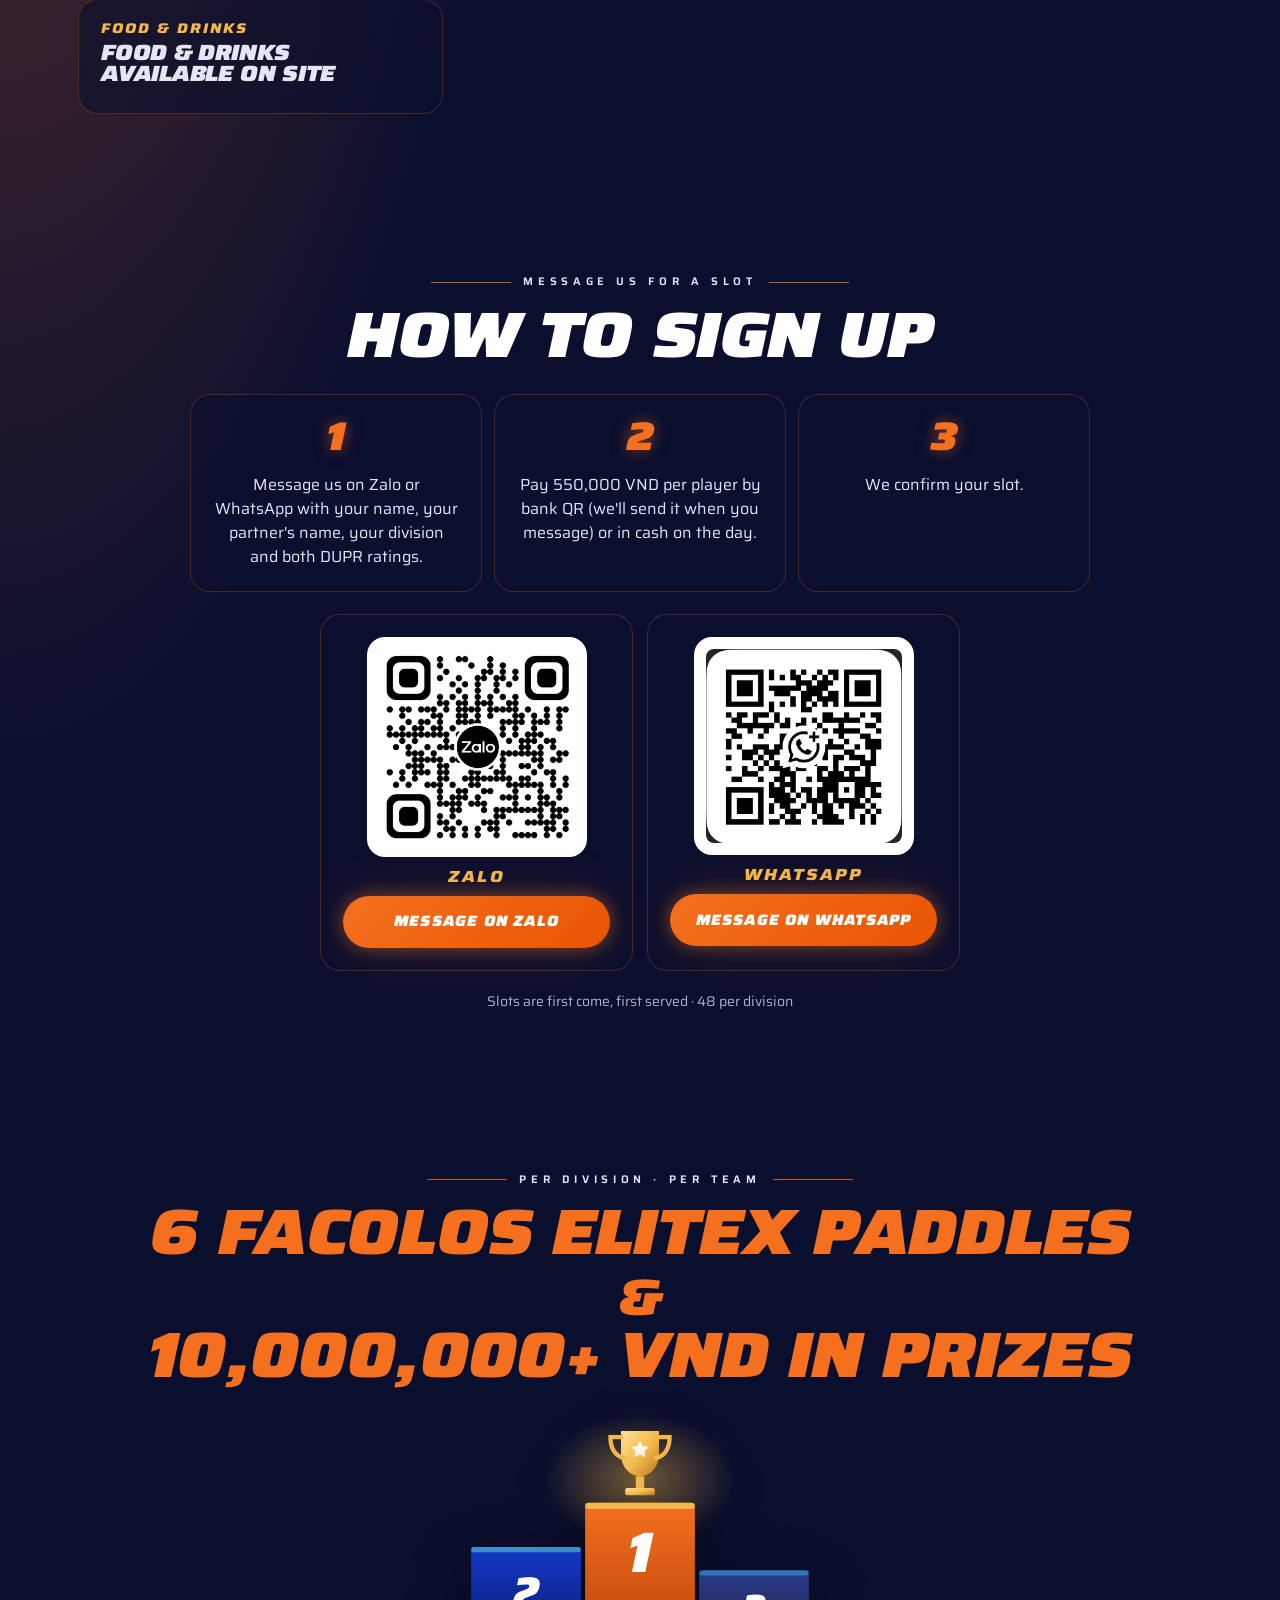
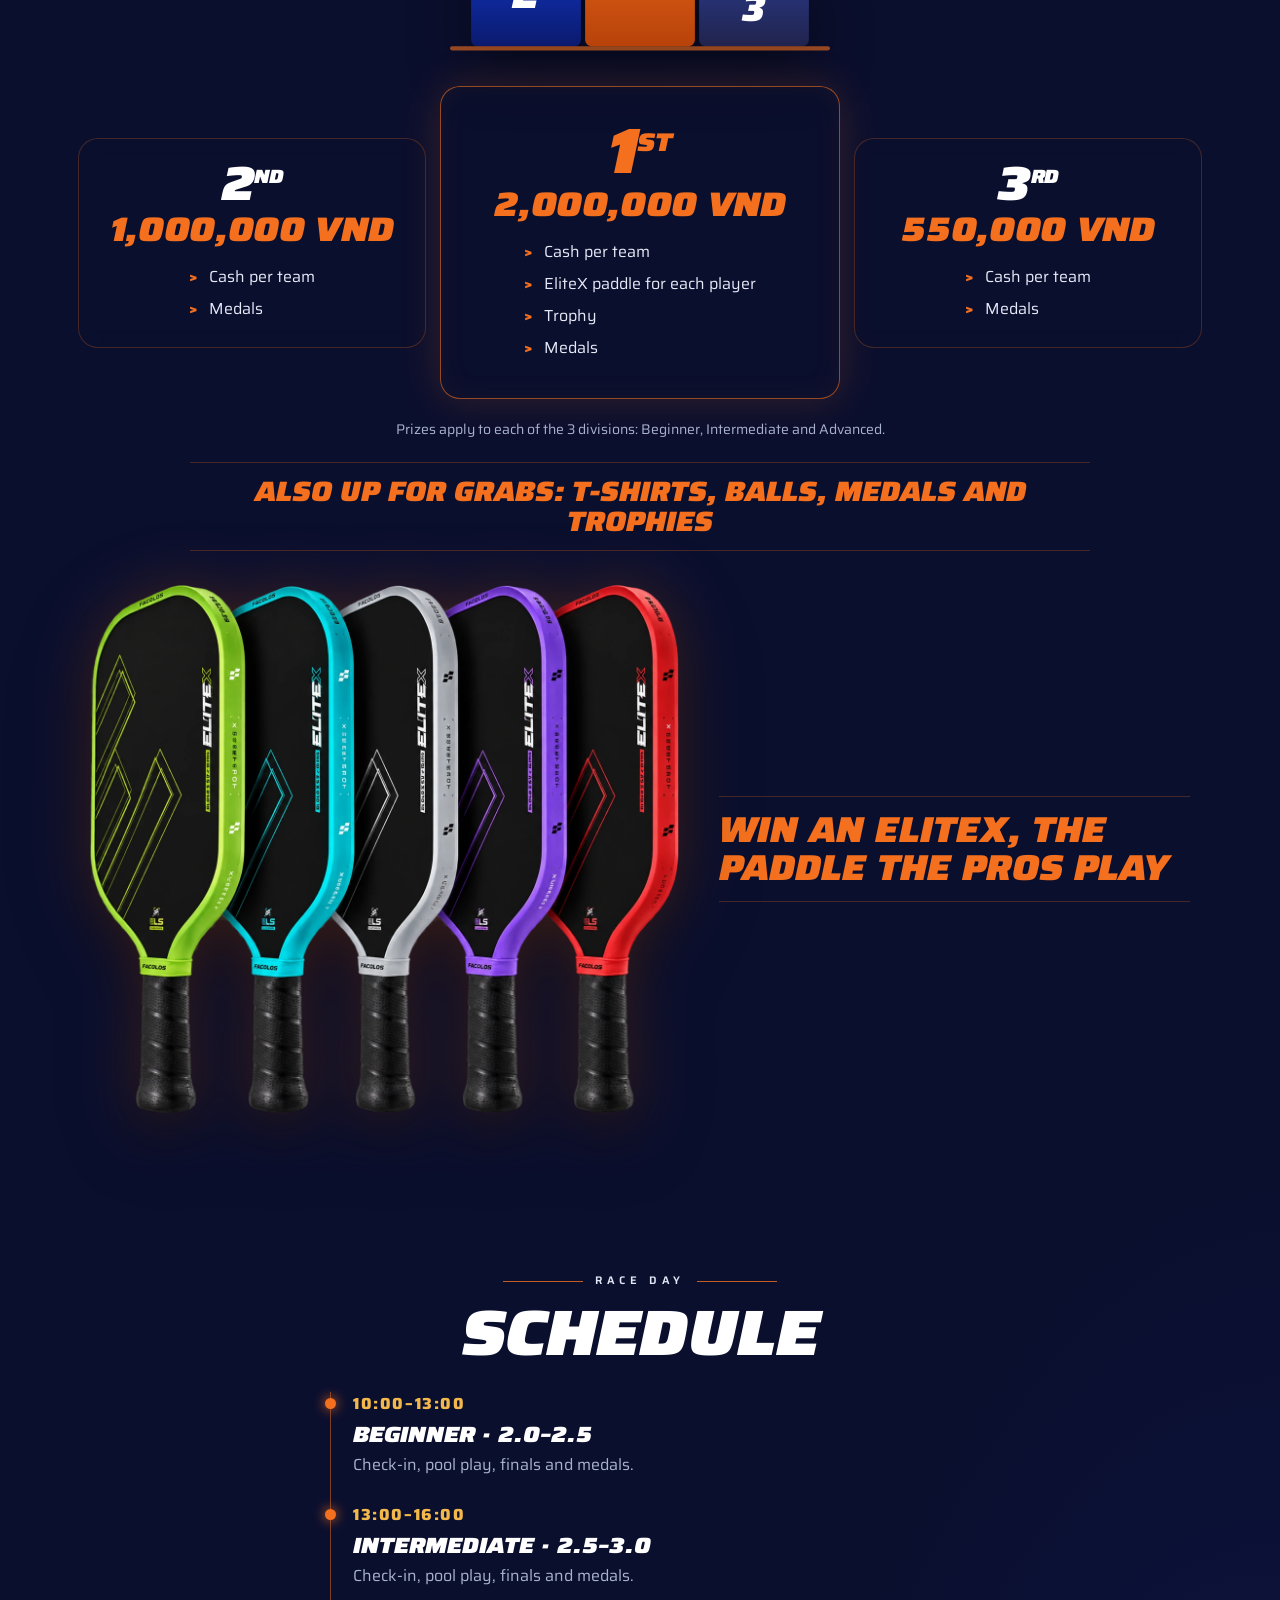
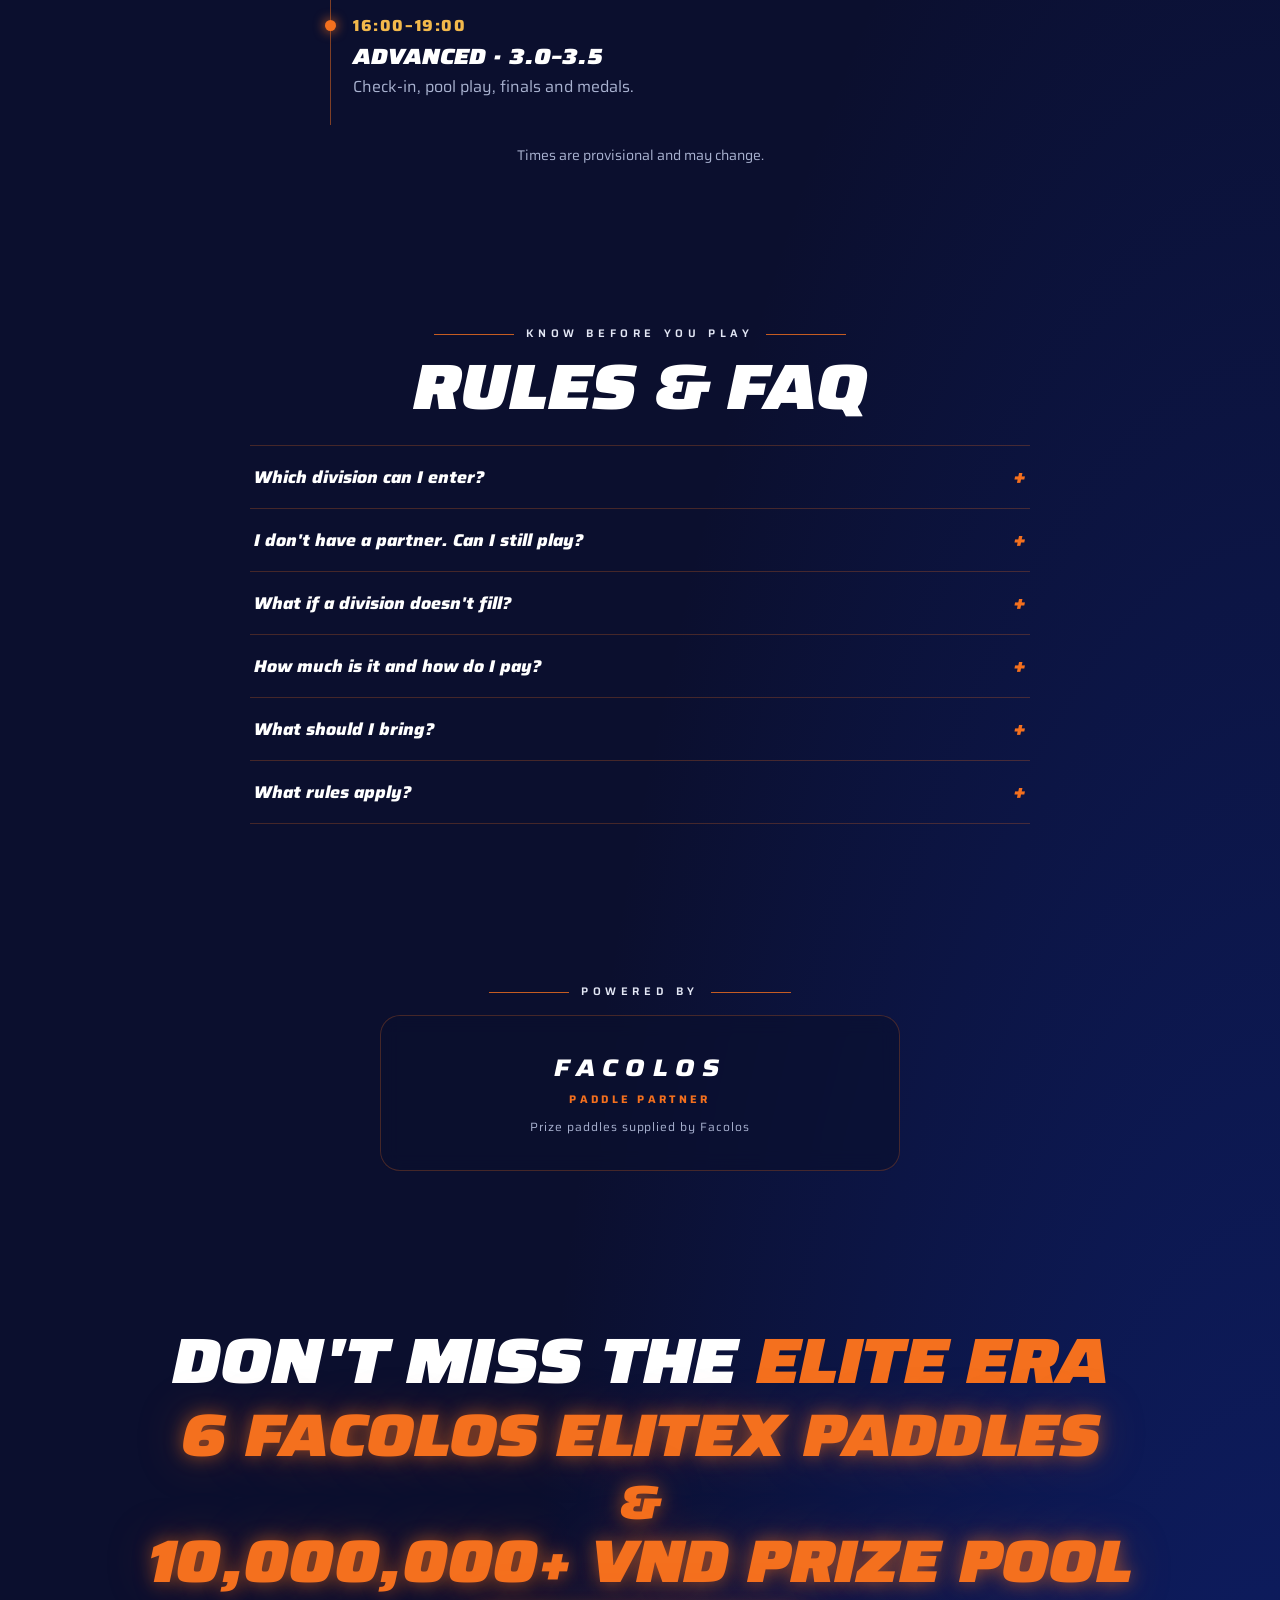
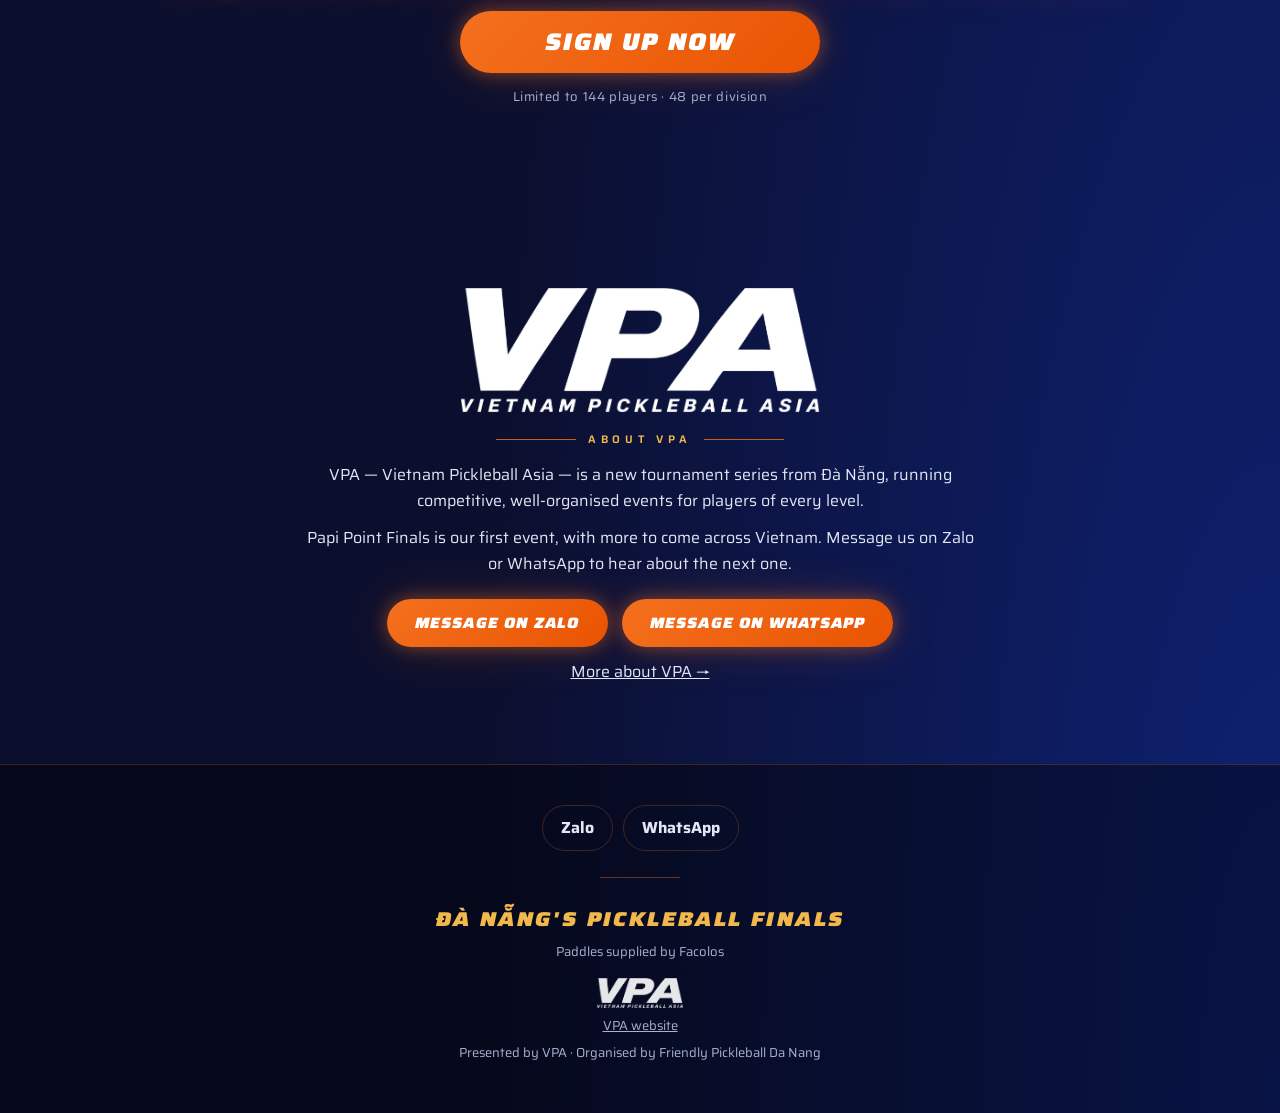
==== commit f2a2116b: "Move VPA tools to bigtcoder.github.io/vpa; keep About VPA" ====
--- a/index.html
+++ b/index.html
@@ -9,38 +9,38 @@
 <meta property="og:type" content="website">
 <meta property="og:title" content="Papi Point Finals · Đà Nẵng · 6 Facolos EliteX Paddles &amp; 10,000,000+ VND Prize Pool">
 <meta property="og:description" content="Pickleball tournament · SUN 15 NOV 2026 · Đà Nẵng · 6 Facolos EliteX Paddles &amp; 10,000,000+ VND Prize Pool · 144 players · Win an EliteX paddle, T-shirts, balls, medals and trophies. Sign up now.">
-<meta property="og:image" content="https://bigtcoder.github.io/facolos-cup/assets/og.jpg?v=202611030900">
+<meta property="og:image" content="https://bigtcoder.github.io/facolos-cup/assets/og.jpg?v=202611030040">
 <meta property="og:url" content="https://bigtcoder.github.io/facolos-cup/">
 <meta property="og:image:width" content="1200"><meta property="og:image:height" content="630">
 <meta name="twitter:card" content="summary_large_image">
 <meta name="twitter:title" content="Papi Point Finals · Đà Nẵng · 6 Facolos EliteX Paddles &amp; 10,000,000+ VND Prize Pool">
 <meta name="twitter:description" content="Pickleball tournament · SUN 15 NOV 2026 · Đà Nẵng · 6 Facolos EliteX Paddles &amp; 10,000,000+ VND Prize Pool. Sign up now.">
-<meta name="twitter:image" content="assets/og.jpg?v=202611030900">
-<link rel="icon" href="assets/favicon.svg?v=202611030900" type="image/svg+xml">
+<meta name="twitter:image" content="assets/og.jpg?v=202611030040">
+<link rel="icon" href="assets/favicon.svg?v=202611030040" type="image/svg+xml">
 <link rel="preconnect" href="https://fonts.googleapis.com">
 <link rel="preconnect" href="https://fonts.gstatic.com" crossorigin>
 <link href="https://fonts.googleapis.com/css2?family=Saira:ital,wdth,wght@0,100..125,400..900;1,100..125,400..900&display=swap&subset=vietnamese" rel="stylesheet">
-<link rel="preload" as="image" href="assets/paddle-elite-cutout.webp?v=202611030900">
-<link rel="preload" as="image" href="assets/papi-point-finals-logo.webp?v=202611030900">
-<link rel="stylesheet" href="style.css?v=202611030900">
+<link rel="preload" as="image" href="assets/paddle-elite-cutout.webp?v=202611030040">
+<link rel="preload" as="image" href="assets/papi-point-finals-logo.webp?v=202611030040">
+<link rel="stylesheet" href="style.css?v=202611030040">
 </head>
 <body>
 <div class="streaks" aria-hidden="true"><i></i><i></i><i></i></div>
 <div class="grain" aria-hidden="true"></div>
 
 <header class="top">
-  <a class="brand" href="#top" aria-label="Papi Point Finals"><img src="assets/papi-point-finals-logo.webp?v=202611030900" alt="Papi Point Finals" width="1024" height="432"></a>
-  <a class="vpa-nav" href="#about-vpa" aria-label="VPA – Vietnam Pickleball Asia"><img src="assets/vpa-logo.webp?v=202611030900" alt="VPA – Vietnam Pickleball Asia" width="1569" height="549"></a>
+  <a class="brand" href="#top" aria-label="Papi Point Finals"><img src="assets/papi-point-finals-logo.webp?v=202611030040" alt="Papi Point Finals" width="1024" height="432"></a>
+  <a class="vpa-nav" href="#about-vpa" aria-label="VPA – Vietnam Pickleball Asia"><img src="assets/vpa-logo.webp?v=202611030040" alt="VPA – Vietnam Pickleball Asia" width="1569" height="549"></a>
   <button class="lang" id="langBtn" aria-label="Switch language / Đổi ngôn ngữ"><span data-l="en">EN</span> / <span data-l="vi">VI</span></button>
 </header>
 
 <main id="top">
 <section class="hero">
-  <img class="hero-player" src="assets/player-cutout.webp?v=202611030900" alt="Pickleball player" width="730" height="1000" fetchpriority="high">
-  <img class="hero-paddle" src="assets/paddle-elite-cutout.webp?v=202611030900" alt="EliteX paddle" width="237" height="607" fetchpriority="high">
+  <img class="hero-player" src="assets/player-cutout.webp?v=202611030040" alt="Pickleball player" width="730" height="1000" fetchpriority="high">
+  <img class="hero-paddle" src="assets/paddle-elite-cutout.webp?v=202611030040" alt="EliteX paddle" width="237" height="607" fetchpriority="high">
   <div class="hero-in">
     <p class="tag" data-i18n="tagline">PLAY LIKE A CHAMPION</p>
-    <h1 class="title"><span class="vh">Papi Point Finals Đà Nẵng</span><picture aria-hidden="true"><source srcset="assets/papi-point-finals-logo.webp?v=202611030900" type="image/webp"><img class="wordmark" src="assets/papi-point-finals-logo.png?v=202611030900" alt="" width="1024" height="432"></picture><span class="city" aria-hidden="true" data-cfg="CITY">ĐÀ NẴNG</span></h1>
+    <h1 class="title"><span class="vh">Papi Point Finals Đà Nẵng</span><picture aria-hidden="true"><source srcset="assets/papi-point-finals-logo.webp?v=202611030040" type="image/webp"><img class="wordmark" src="assets/papi-point-finals-logo.png?v=202611030040" alt="" width="1024" height="432"></picture><span class="city" aria-hidden="true" data-cfg="CITY">ĐÀ NẴNG</span></h1>
     <p class="prize-head" data-i18n="prizePool"><span class="pl">6 FACOLOS ELITEX PADDLES</span><br><span class="amp">&amp;</span><br><span class="pl">10,000,000+ VND PRIZE POOL</span></p>
     <p class="sub"><span data-cfg="DATE">SUN 15 NOV 2026</span> · <span data-cfg="VENUE">PAPI POINT SOCIAL</span>, ĐÀ NẴNG</p>
     <a class="btn btn-xl" data-signup href="#signup" data-i18n="signup">SIGN UP NOW</a>
@@ -73,8 +73,8 @@
     <li class="card reveal"><span class="num">3</span><p data-i18n="st3">We confirm your slot.</p></li>
   </ol>
   <div class="qrs">
-    <div class="card qr reveal"><div class="tile"><img src="assets/qr-zalo.jpg?v=202611030900" alt="Zalo QR code" width="220" height="220" loading="lazy"></div><h3>ZALO</h3><a class="btn" data-link="ZALO" href="https://zalo.me/84798350171" target="_blank" rel="noopener" data-i18n="msgZ">MESSAGE ON ZALO</a></div>
-    <div class="card qr reveal"><div class="tile"><img src="assets/qr-whatsapp.jpg?v=202611030900" alt="WhatsApp QR code" width="220" height="220" loading="lazy"></div><h3>WHATSAPP</h3><a class="btn" data-link="WHATSAPP" href="https://wa.me/447832428071" target="_blank" rel="noopener" data-i18n="msgW">MESSAGE ON WHATSAPP</a></div>
+    <div class="card qr reveal"><div class="tile"><img src="assets/qr-zalo.jpg?v=202611030040" alt="Zalo QR code" width="220" height="220" loading="lazy"></div><h3>ZALO</h3><a class="btn" data-link="ZALO" href="https://zalo.me/84798350171" target="_blank" rel="noopener" data-i18n="msgZ">MESSAGE ON ZALO</a></div>
+    <div class="card qr reveal"><div class="tile"><img src="assets/qr-whatsapp.jpg?v=202611030040" alt="WhatsApp QR code" width="220" height="220" loading="lazy"></div><h3>WHATSAPP</h3><a class="btn" data-link="WHATSAPP" href="https://wa.me/447832428071" target="_blank" rel="noopener" data-i18n="msgW">MESSAGE ON WHATSAPP</a></div>
   </div>
   <p class="note reveal" data-i18n="suNote">Slots are first come, first served · 48 per division</p>
 </section>
@@ -107,7 +107,7 @@
   <p class="note reveal" data-i18n="prizeNote">Prizes apply to each of the 3 divisions: Beginner, Intermediate and Advanced.</p>
   <p class="hl extras reveal" data-i18n="extras">Also up for grabs: T-shirts, balls, medals and trophies</p>
   <div class="win reveal">
-    <img src="assets/elitex-lineup.webp?v=202611030900" alt="Five EliteX paddles in green, cyan, silver, purple and red" loading="lazy" width="1210" height="1084">
+    <img src="assets/elitex-lineup.webp?v=202611030040" alt="Five EliteX paddles in green, cyan, silver, purple and red" loading="lazy" width="1210" height="1084">
     <p class="hl" data-i18n="winLine">Win an EliteX, the paddle the pros play</p>
   </div>
 </section>
@@ -158,11 +158,12 @@
 </section>
 
 <section id="about-vpa" class="sec about-vpa">
-  <img class="vpa-big reveal" src="assets/vpa-logo.webp?v=202611030900" alt="VPA – Vietnam Pickleball Asia" width="1569" height="549" loading="lazy">
+  <img class="vpa-big reveal" src="assets/vpa-logo.webp?v=202611030040" alt="VPA – Vietnam Pickleball Asia" width="1569" height="549" loading="lazy">
   <p class="tag reveal" data-i18n="vpaTag">ABOUT VPA</p>
   <p class="reveal" data-i18n="vpaP1">VPA — Vietnam Pickleball Asia — is a new tournament series from Đà Nẵng, running competitive, well-organised events for players of every level.</p>
   <p class="reveal" data-i18n="vpaP2">Papi Point Finals is our first event, with more to come across Vietnam. Message us on Zalo or WhatsApp to hear about the next one.</p>
   <div class="vpa-btns reveal"><a class="btn" data-link="ZALO" href="#" target="_blank" rel="noopener" data-i18n="msgZ">MESSAGE ON ZALO</a><a class="btn" data-link="WHATSAPP" href="#" target="_blank" rel="noopener" data-i18n="msgW">MESSAGE ON WHATSAPP</a></div>
+  <p class="reveal"><a href="https://bigtcoder.github.io/vpa/" target="_blank" rel="noopener" data-i18n="vpaMore">More about VPA →</a></p>
 </section>
 </main>
 
@@ -171,10 +172,10 @@
   <hr>
   <p class="born" data-i18n="born">ĐÀ NẴNG'S PICKLEBALL FINALS</p>
   <p class="org" data-i18n="credit">Paddles supplied by Facolos</p>
-  <a class="vpa-foot" href="#about-vpa"><img src="assets/vpa-logo.webp?v=202611030900" alt="VPA – Vietnam Pickleball Asia" width="1569" height="549" loading="lazy"></a>
-  <p class="org"><a href="ratings/" data-i18n="ratingsLink">Ratings converter</a> · <a href="ranking/" data-i18n="rankingLink">VPA Ranking</a> · <a href="generate/" data-i18n="genLink">Game generator</a> · <a href="register/">Register</a> · <a href="privacy/">Privacy</a></p>
+  <a class="vpa-foot" href="#about-vpa"><img src="assets/vpa-logo.webp?v=202611030040" alt="VPA – Vietnam Pickleball Asia" width="1569" height="549" loading="lazy"></a>
+  <p class="org"><a href="https://bigtcoder.github.io/vpa/" target="_blank" rel="noopener" data-i18n="vpaSite">VPA website</a></p>
   <p class="org"><span data-i18n="pres">Presented by</span> VPA · <span data-i18n="org">Organised by</span> <span data-cfg="ORGANISER">Friendly Pickleball Da Nang</span></p>
 </footer>
-<script src="script.js?v=202611030900" defer></script>
+<script src="script.js?v=202611030040" defer></script>
 </body>
 </html>
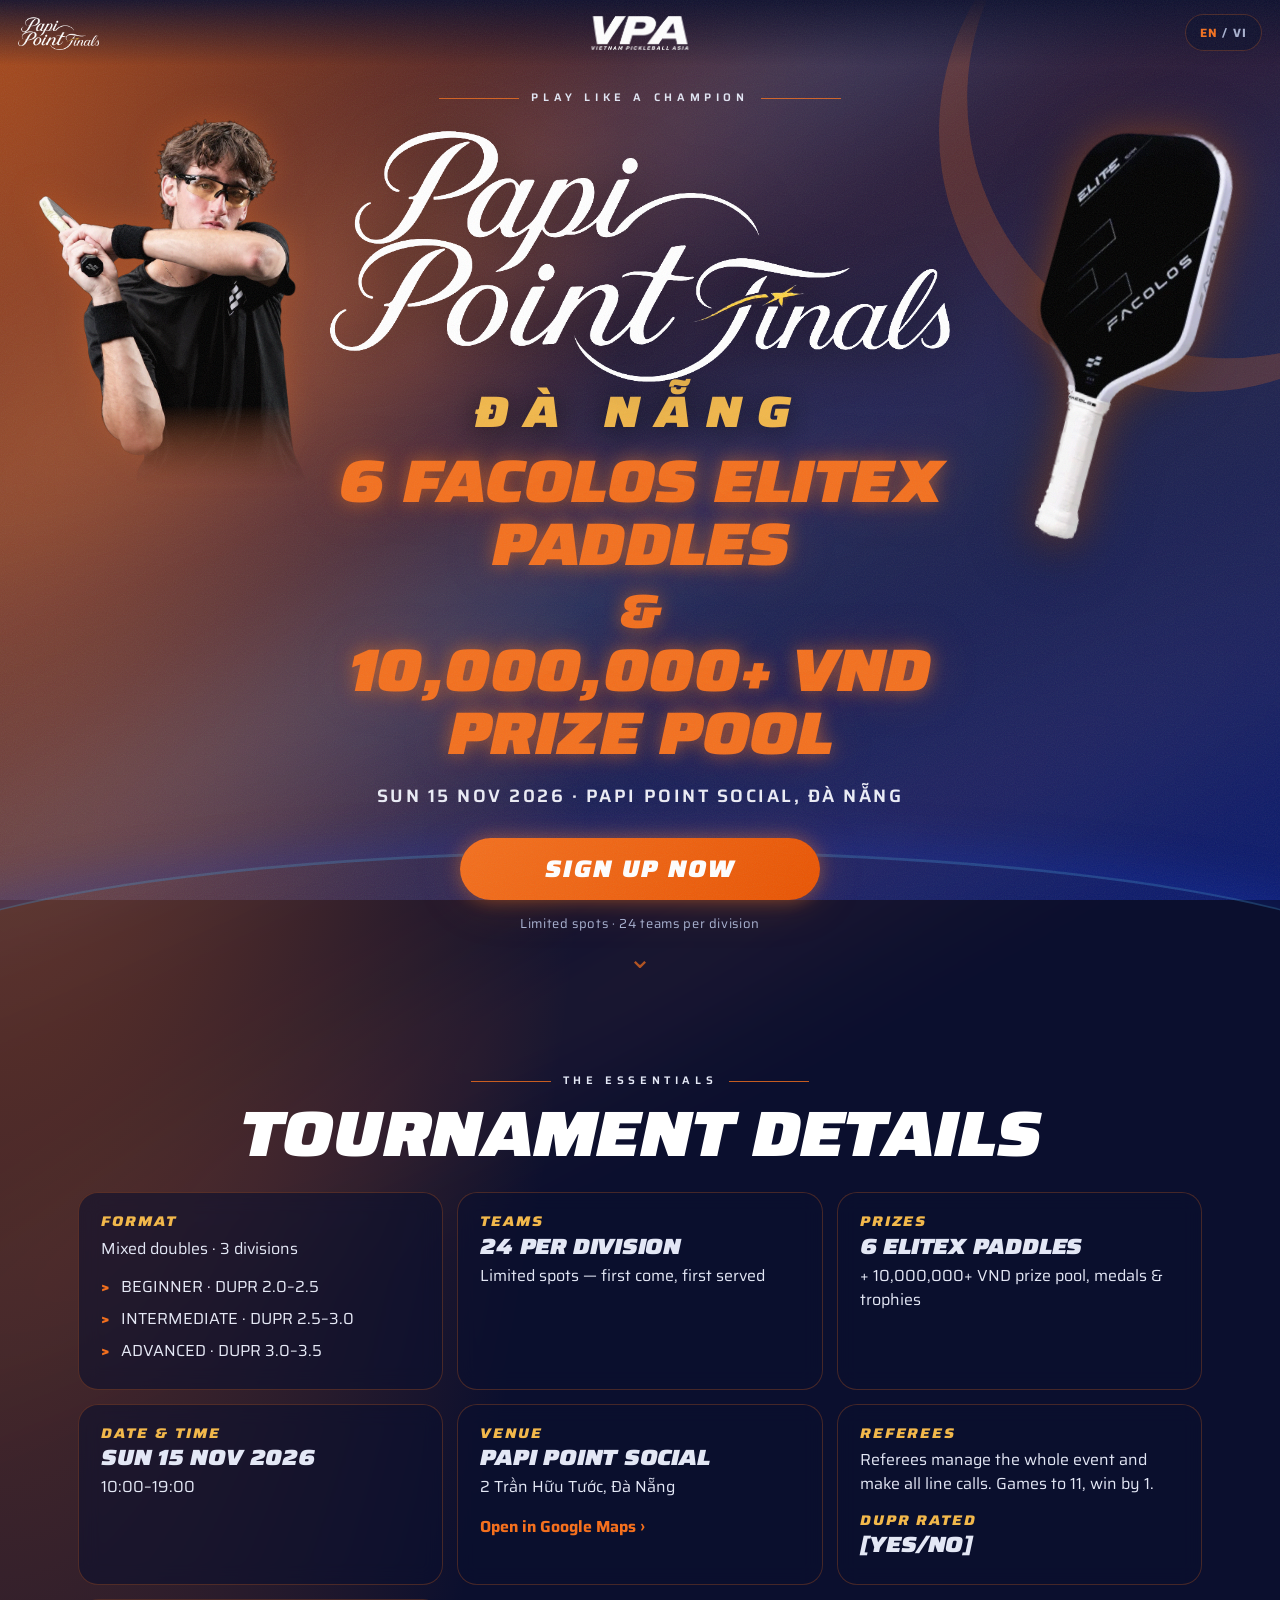
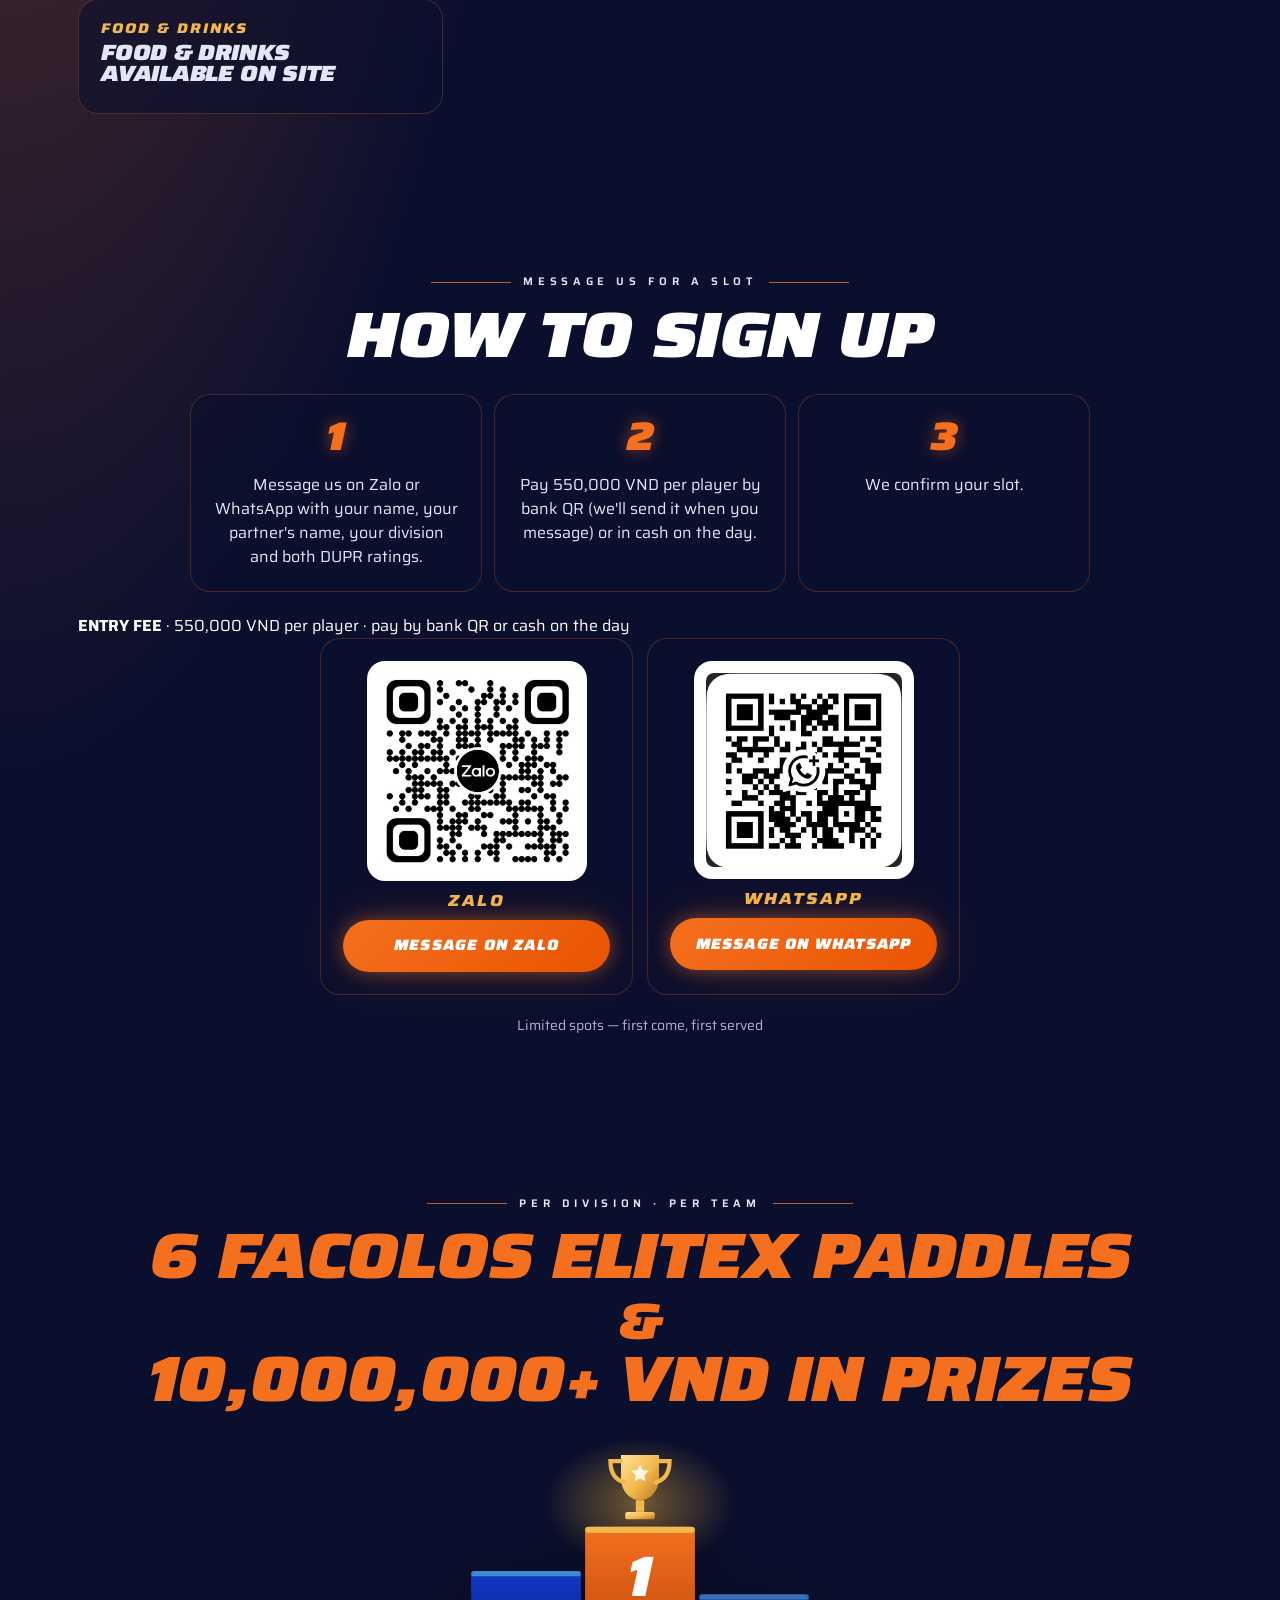
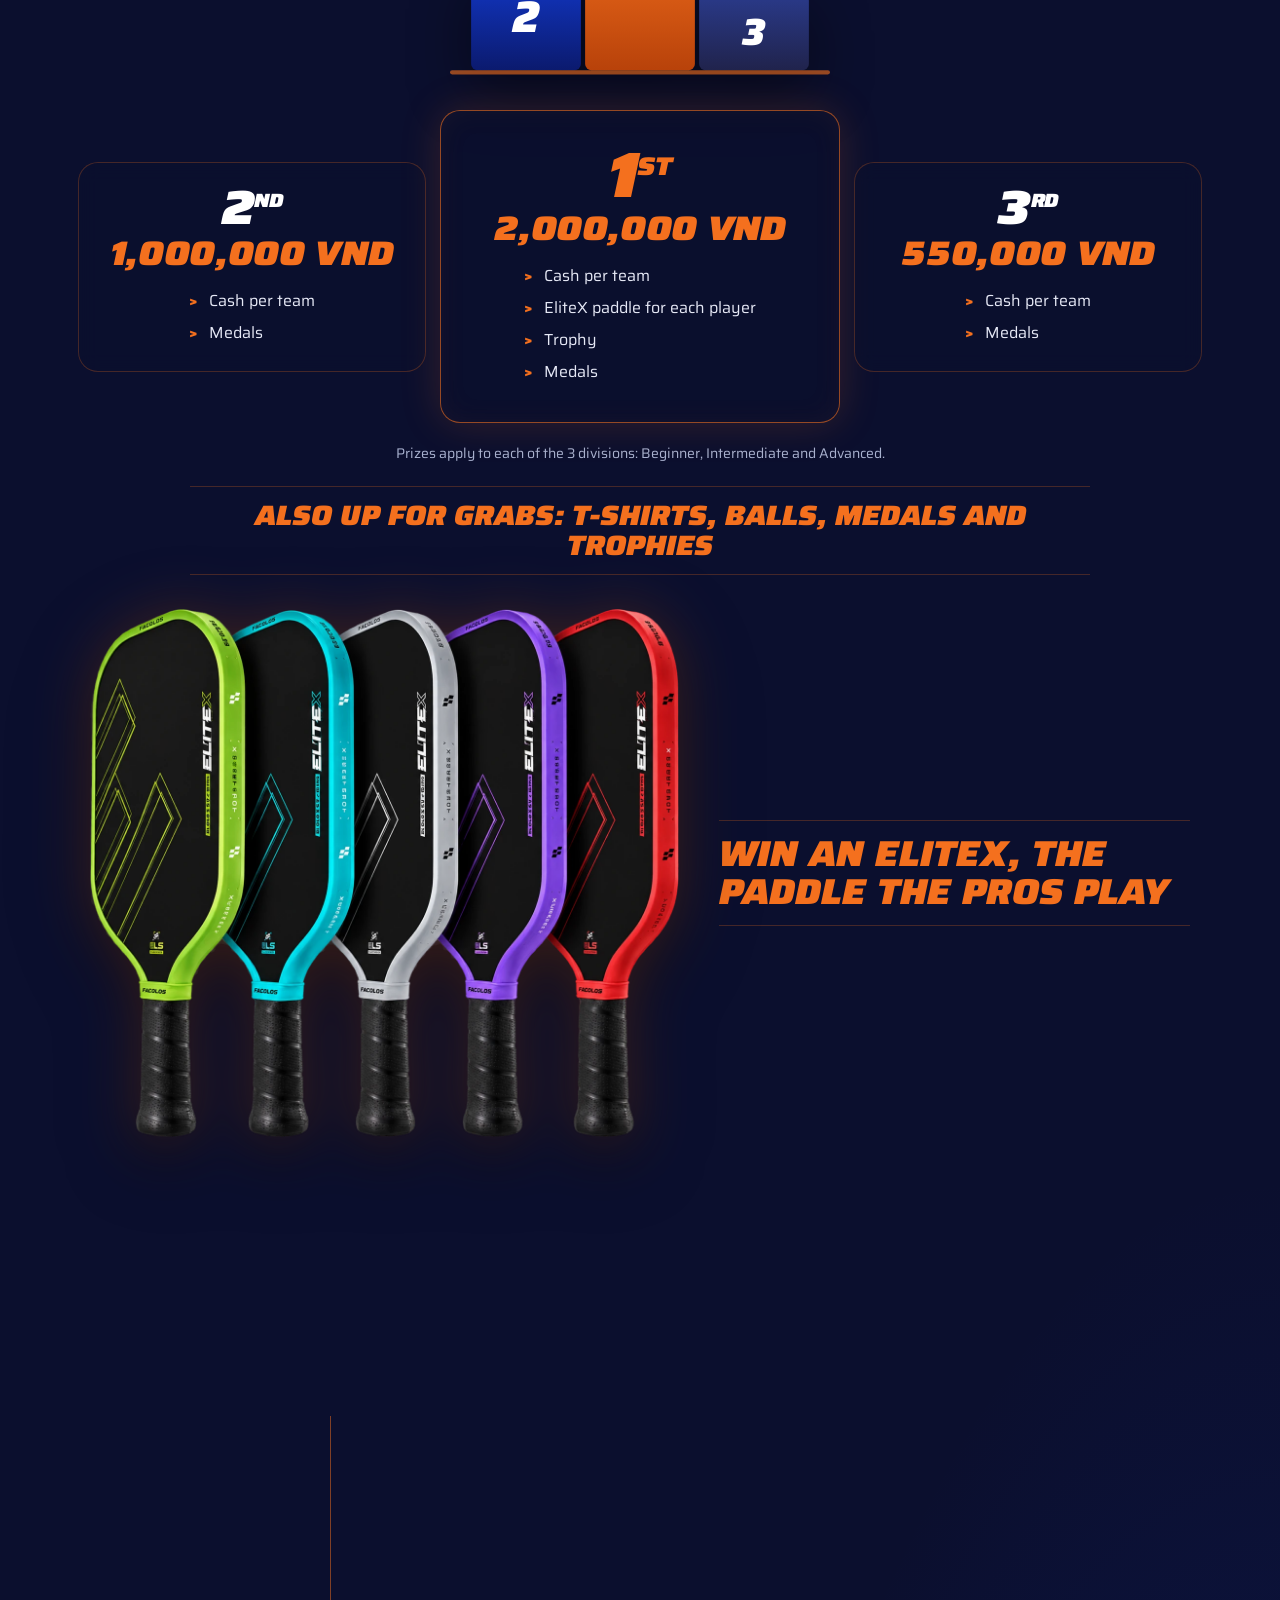
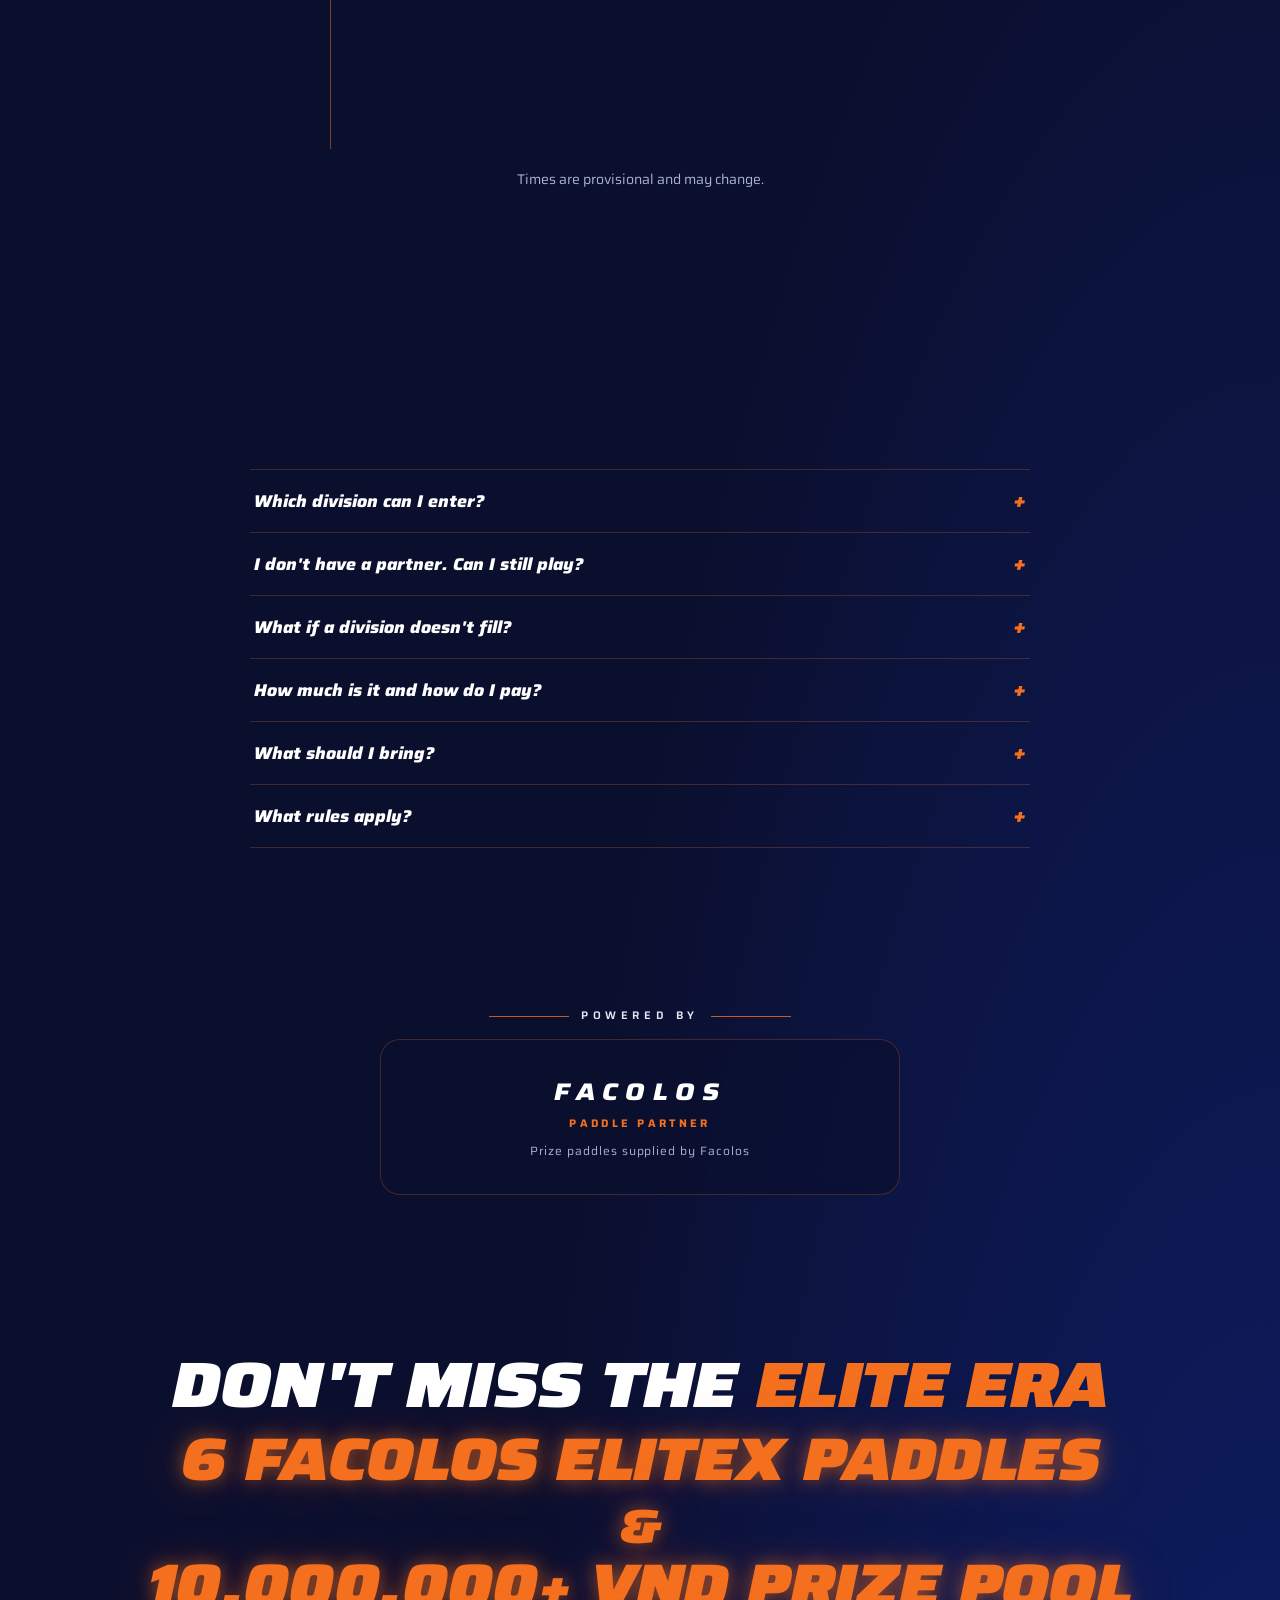
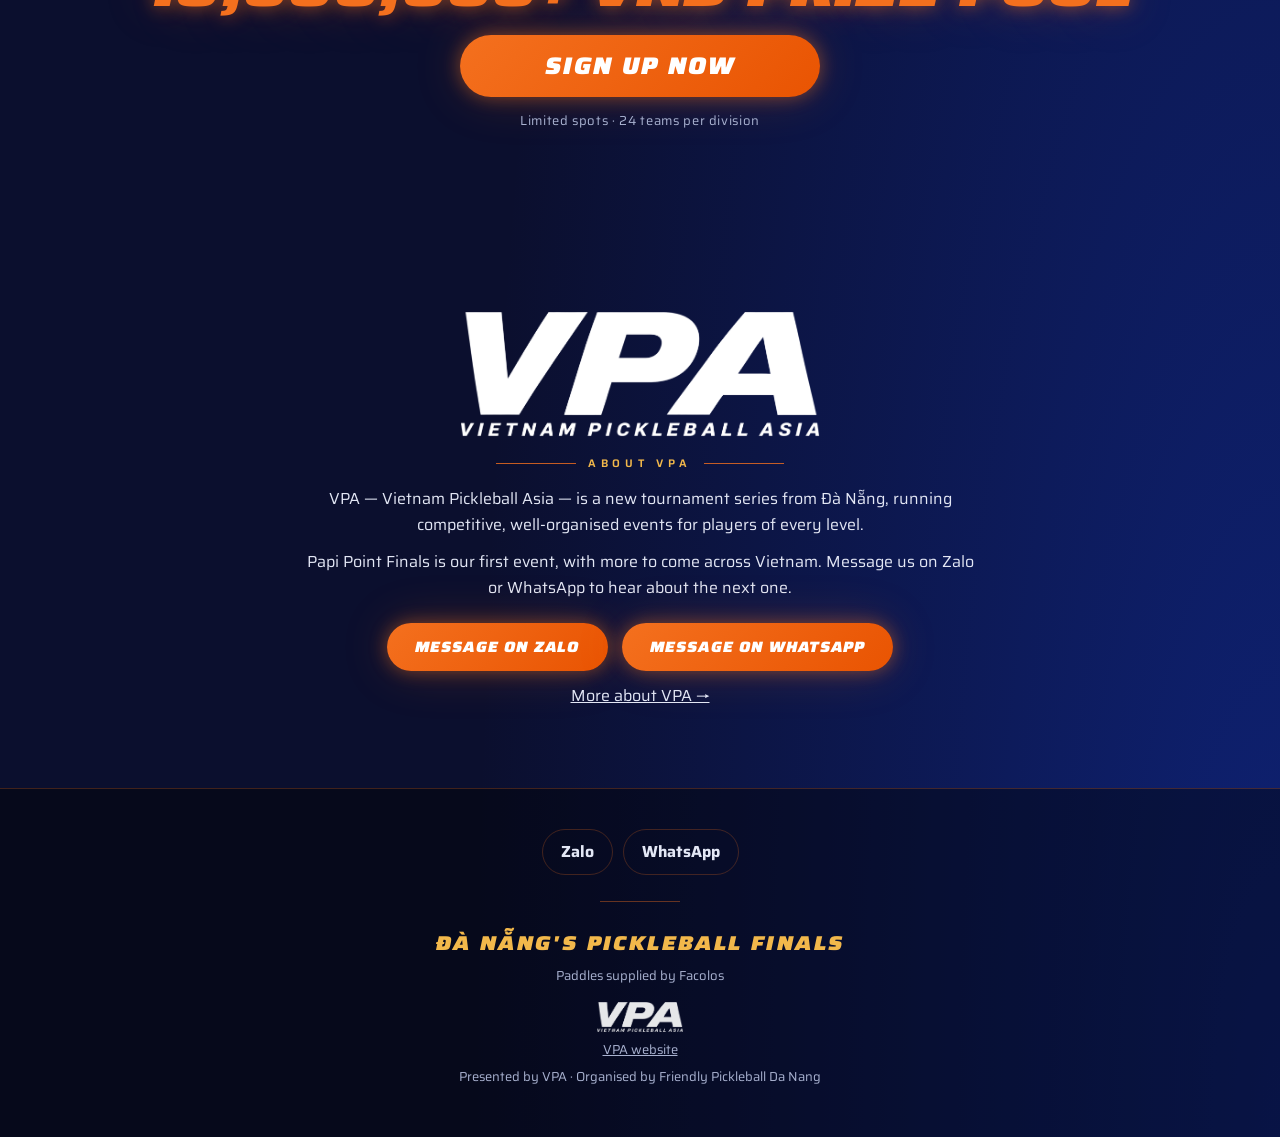
==== commit 0304487e: "Hide totals; move fee to signup" ====
--- a/index.html
+++ b/index.html
@@ -4,47 +4,47 @@
 <meta charset="utf-8">
 <meta name="viewport" content="width=device-width,initial-scale=1,viewport-fit=cover">
 <title>Papi Point Finals · Đà Nẵng · 6 Facolos EliteX Paddles &amp; 10,000,000+ VND Prize Pool · Pickleball Tournament</title>
-<meta name="description" content="Papi Point Finals · Đà Nẵng pickleball tournament · SUN 15 NOV 2026 · 6 Facolos EliteX paddles &amp; 10,000,000+ VND prize pool · 144 players, 3 mixed doubles divisions. Win an EliteX paddle (supplied by Facolos), plus T-shirts, balls, medals and trophies.">
+<meta name="description" content="Papi Point Finals · Đà Nẵng pickleball tournament · SUN 15 NOV 2026 · 6 Facolos EliteX paddles &amp; 10,000,000+ VND prize pool · 3 mixed doubles divisions. Win an EliteX paddle (supplied by Facolos), plus T-shirts, balls, medals and trophies.">
 <meta name="theme-color" content="#0b0f2e">
 <meta property="og:type" content="website">
 <meta property="og:title" content="Papi Point Finals · Đà Nẵng · 6 Facolos EliteX Paddles &amp; 10,000,000+ VND Prize Pool">
-<meta property="og:description" content="Pickleball tournament · SUN 15 NOV 2026 · Đà Nẵng · 6 Facolos EliteX Paddles &amp; 10,000,000+ VND Prize Pool · 144 players · Win an EliteX paddle, T-shirts, balls, medals and trophies. Sign up now.">
-<meta property="og:image" content="https://bigtcoder.github.io/facolos-cup/assets/og.jpg?v=202611030040">
+<meta property="og:description" content="Pickleball tournament · SUN 15 NOV 2026 · Đà Nẵng · 6 Facolos EliteX Paddles &amp; 10,000,000+ VND Prize Pool · Win an EliteX paddle, T-shirts, balls, medals and trophies. Sign up now.">
+<meta property="og:image" content="https://bigtcoder.github.io/facolos-cup/assets/og.jpg?v=202611041215">
 <meta property="og:url" content="https://bigtcoder.github.io/facolos-cup/">
 <meta property="og:image:width" content="1200"><meta property="og:image:height" content="630">
 <meta name="twitter:card" content="summary_large_image">
 <meta name="twitter:title" content="Papi Point Finals · Đà Nẵng · 6 Facolos EliteX Paddles &amp; 10,000,000+ VND Prize Pool">
 <meta name="twitter:description" content="Pickleball tournament · SUN 15 NOV 2026 · Đà Nẵng · 6 Facolos EliteX Paddles &amp; 10,000,000+ VND Prize Pool. Sign up now.">
-<meta name="twitter:image" content="assets/og.jpg?v=202611030040">
-<link rel="icon" href="assets/favicon.svg?v=202611030040" type="image/svg+xml">
+<meta name="twitter:image" content="assets/og.jpg?v=202611041215">
+<link rel="icon" href="assets/favicon.svg?v=202611041215" type="image/svg+xml">
 <link rel="preconnect" href="https://fonts.googleapis.com">
 <link rel="preconnect" href="https://fonts.gstatic.com" crossorigin>
 <link href="https://fonts.googleapis.com/css2?family=Saira:ital,wdth,wght@0,100..125,400..900;1,100..125,400..900&display=swap&subset=vietnamese" rel="stylesheet">
-<link rel="preload" as="image" href="assets/paddle-elite-cutout.webp?v=202611030040">
-<link rel="preload" as="image" href="assets/papi-point-finals-logo.webp?v=202611030040">
-<link rel="stylesheet" href="style.css?v=202611030040">
+<link rel="preload" as="image" href="assets/paddle-elite-cutout.webp?v=202611041215">
+<link rel="preload" as="image" href="assets/papi-point-finals-logo.webp?v=202611041215">
+<link rel="stylesheet" href="style.css?v=202611041215">
 </head>
 <body>
 <div class="streaks" aria-hidden="true"><i></i><i></i><i></i></div>
 <div class="grain" aria-hidden="true"></div>
 
 <header class="top">
-  <a class="brand" href="#top" aria-label="Papi Point Finals"><img src="assets/papi-point-finals-logo.webp?v=202611030040" alt="Papi Point Finals" width="1024" height="432"></a>
-  <a class="vpa-nav" href="#about-vpa" aria-label="VPA – Vietnam Pickleball Asia"><img src="assets/vpa-logo.webp?v=202611030040" alt="VPA – Vietnam Pickleball Asia" width="1569" height="549"></a>
+  <a class="brand" href="#top" aria-label="Papi Point Finals"><img src="assets/papi-point-finals-logo.webp?v=202611041215" alt="Papi Point Finals" width="1024" height="432"></a>
+  <a class="vpa-nav" href="#about-vpa" aria-label="VPA – Vietnam Pickleball Asia"><img src="assets/vpa-logo.webp?v=202611041215" alt="VPA – Vietnam Pickleball Asia" width="1569" height="549"></a>
   <button class="lang" id="langBtn" aria-label="Switch language / Đổi ngôn ngữ"><span data-l="en">EN</span> / <span data-l="vi">VI</span></button>
 </header>
 
 <main id="top">
 <section class="hero">
-  <img class="hero-player" src="assets/player-cutout.webp?v=202611030040" alt="Pickleball player" width="730" height="1000" fetchpriority="high">
-  <img class="hero-paddle" src="assets/paddle-elite-cutout.webp?v=202611030040" alt="EliteX paddle" width="237" height="607" fetchpriority="high">
+  <img class="hero-player" src="assets/player-cutout.webp?v=202611041215" alt="Pickleball player" width="730" height="1000" fetchpriority="high">
+  <img class="hero-paddle" src="assets/paddle-elite-cutout.webp?v=202611041215" alt="EliteX paddle" width="237" height="607" fetchpriority="high">
   <div class="hero-in">
     <p class="tag" data-i18n="tagline">PLAY LIKE A CHAMPION</p>
-    <h1 class="title"><span class="vh">Papi Point Finals Đà Nẵng</span><picture aria-hidden="true"><source srcset="assets/papi-point-finals-logo.webp?v=202611030040" type="image/webp"><img class="wordmark" src="assets/papi-point-finals-logo.png?v=202611030040" alt="" width="1024" height="432"></picture><span class="city" aria-hidden="true" data-cfg="CITY">ĐÀ NẴNG</span></h1>
+    <h1 class="title"><span class="vh">Papi Point Finals Đà Nẵng</span><picture aria-hidden="true"><source srcset="assets/papi-point-finals-logo.webp?v=202611041215" type="image/webp"><img class="wordmark" src="assets/papi-point-finals-logo.png?v=202611041215" alt="" width="1024" height="432"></picture><span class="city" aria-hidden="true" data-cfg="CITY">ĐÀ NẴNG</span></h1>
     <p class="prize-head" data-i18n="prizePool"><span class="pl">6 FACOLOS ELITEX PADDLES</span><br><span class="amp">&amp;</span><br><span class="pl">10,000,000+ VND PRIZE POOL</span></p>
     <p class="sub"><span data-cfg="DATE">SUN 15 NOV 2026</span> · <span data-cfg="VENUE">PAPI POINT SOCIAL</span>, ĐÀ NẴNG</p>
     <a class="btn btn-xl" data-signup href="#signup" data-i18n="signup">SIGN UP NOW</a>
-    <p class="limit" data-i18n="limit">Limited to 144 players · 48 per division</p>
+    <p class="limit" data-i18n="limit">Limited spots · 24 teams per division</p>
   </div>
   <a class="scroll" href="#details" aria-label="Scroll down">⌄</a>
 </section>
@@ -55,8 +55,8 @@
   <div class="grid">
     <article class="card reveal"><h3 data-i18n="fmtH">FORMAT</h3><p data-i18n="fmtP">Mixed doubles · 3 divisions</p>
       <ul class="arrows" id="divList"><li>BEGINNER · DUPR 2.0–2.5</li><li>INTERMEDIATE · DUPR 2.5–3.0</li><li>ADVANCED · DUPR 3.0–3.5</li></ul></article>
-    <article class="card reveal"><h3 data-i18n="plH">PLAYERS</h3><p class="big">144</p><p data-i18n="plP">48 per division (24 teams) · 144 total</p></article>
-    <article class="card reveal"><h3 data-i18n="feeH">ENTRY FEE</h3><p class="big"><span data-cfg="FEE">550,000 VND</span></p><p data-i18n="feeP">per player</p><p data-i18n="payP">Pay by bank QR or cash on the day</p></article>
+    <article class="card reveal"><h3 data-i18n="plH">TEAMS</h3><p class="big sm" data-i18n="plBig">24 PER DIVISION</p><p data-i18n="plP">Limited spots — first come, first served</p></article>
+    <article class="card reveal"><h3 data-i18n="prH">PRIZES</h3><p class="big sm" data-i18n="prBig">6 ELITEX PADDLES</p><p data-i18n="prP">+ 10,000,000+ VND prize pool, medals &amp; trophies</p></article>
     <article class="card reveal"><h3 data-i18n="dateH">DATE &amp; TIME</h3><p class="big sm" data-cfg="DATE">SUN 15 NOV 2026</p><p><span data-cfg="START">10:00</span>–<span data-cfg="END">19:00</span></p></article>
     <article class="card reveal"><h3 data-i18n="venueH">VENUE</h3><p class="big sm" data-cfg="VENUE">PAPI POINT SOCIAL</p><p data-cfg="ADDRESS">2 Trần Hữu Tước, Đà Nẵng</p><a class="link" data-maps href="https://maps.app.goo.gl/DodEvhsAraNEZ1tYA" target="_blank" rel="noopener" data-i18n="maps">Open in Google Maps ›</a></article>
     <article class="card reveal"><h3 data-i18n="refH">REFEREES</h3><p data-i18n="refP">Referees manage the whole event and make all line calls. Games to 11, win by 1.</p><h3 class="mt" data-i18n="duprH">DUPR RATED</h3><p class="big sm" data-cfg="DUPR">[YES/NO]</p></article>
@@ -72,11 +72,12 @@
     <li class="card reveal"><span class="num">2</span><p data-i18n="st2">Pay 550,000 VND per player by bank QR (we'll send it when you message) or in cash on the day.</p></li>
     <li class="card reveal"><span class="num">3</span><p data-i18n="st3">We confirm your slot.</p></li>
   </ol>
+  <p class="fee-line reveal"><strong data-i18n="feeH">ENTRY FEE</strong> · <span data-cfg="FEE">550,000 VND</span> <span data-i18n="feeP">per player</span> · <span data-i18n="payP">pay by bank QR or cash on the day</span></p>
   <div class="qrs">
-    <div class="card qr reveal"><div class="tile"><img src="assets/qr-zalo.jpg?v=202611030040" alt="Zalo QR code" width="220" height="220" loading="lazy"></div><h3>ZALO</h3><a class="btn" data-link="ZALO" href="https://zalo.me/84798350171" target="_blank" rel="noopener" data-i18n="msgZ">MESSAGE ON ZALO</a></div>
-    <div class="card qr reveal"><div class="tile"><img src="assets/qr-whatsapp.jpg?v=202611030040" alt="WhatsApp QR code" width="220" height="220" loading="lazy"></div><h3>WHATSAPP</h3><a class="btn" data-link="WHATSAPP" href="https://wa.me/447832428071" target="_blank" rel="noopener" data-i18n="msgW">MESSAGE ON WHATSAPP</a></div>
+    <div class="card qr reveal"><div class="tile"><img src="assets/qr-zalo.jpg?v=202611041215" alt="Zalo QR code" width="220" height="220" loading="lazy"></div><h3>ZALO</h3><a class="btn" data-link="ZALO" href="https://zalo.me/84798350171" target="_blank" rel="noopener" data-i18n="msgZ">MESSAGE ON ZALO</a></div>
+    <div class="card qr reveal"><div class="tile"><img src="assets/qr-whatsapp.jpg?v=202611041215" alt="WhatsApp QR code" width="220" height="220" loading="lazy"></div><h3>WHATSAPP</h3><a class="btn" data-link="WHATSAPP" href="https://wa.me/447832428071" target="_blank" rel="noopener" data-i18n="msgW">MESSAGE ON WHATSAPP</a></div>
   </div>
-  <p class="note reveal" data-i18n="suNote">Slots are first come, first served · 48 per division</p>
+  <p class="note reveal" data-i18n="suNote">Limited spots — first come, first served</p>
 </section>
 
 <section id="prizes" class="sec">
@@ -107,7 +108,7 @@
   <p class="note reveal" data-i18n="prizeNote">Prizes apply to each of the 3 divisions: Beginner, Intermediate and Advanced.</p>
   <p class="hl extras reveal" data-i18n="extras">Also up for grabs: T-shirts, balls, medals and trophies</p>
   <div class="win reveal">
-    <img src="assets/elitex-lineup.webp?v=202611030040" alt="Five EliteX paddles in green, cyan, silver, purple and red" loading="lazy" width="1210" height="1084">
+    <img src="assets/elitex-lineup.webp?v=202611041215" alt="Five EliteX paddles in green, cyan, silver, purple and red" loading="lazy" width="1210" height="1084">
     <p class="hl" data-i18n="winLine">Win an EliteX, the paddle the pros play</p>
   </div>
 </section>
@@ -154,11 +155,11 @@
   <h2 class="reveal" data-i18n="ctaH">DON'T MISS THE <span class="lime">ELITE ERA</span></h2>
   <p class="prize-head reveal" data-i18n="prizePool"><span class="pl">6 FACOLOS ELITEX PADDLES</span><br><span class="amp">&amp;</span><br><span class="pl">10,000,000+ VND PRIZE POOL</span></p>
   <a class="btn btn-xl reveal" data-signup href="#signup" data-i18n="signup">SIGN UP NOW</a>
-  <p class="limit" data-i18n="limit">Limited to 144 players · 48 per division</p>
+  <p class="limit" data-i18n="limit">Limited spots · 24 teams per division</p>
 </section>
 
 <section id="about-vpa" class="sec about-vpa">
-  <img class="vpa-big reveal" src="assets/vpa-logo.webp?v=202611030040" alt="VPA – Vietnam Pickleball Asia" width="1569" height="549" loading="lazy">
+  <img class="vpa-big reveal" src="assets/vpa-logo.webp?v=202611041215" alt="VPA – Vietnam Pickleball Asia" width="1569" height="549" loading="lazy">
   <p class="tag reveal" data-i18n="vpaTag">ABOUT VPA</p>
   <p class="reveal" data-i18n="vpaP1">VPA — Vietnam Pickleball Asia — is a new tournament series from Đà Nẵng, running competitive, well-organised events for players of every level.</p>
   <p class="reveal" data-i18n="vpaP2">Papi Point Finals is our first event, with more to come across Vietnam. Message us on Zalo or WhatsApp to hear about the next one.</p>
@@ -172,10 +173,10 @@
   <hr>
   <p class="born" data-i18n="born">ĐÀ NẴNG'S PICKLEBALL FINALS</p>
   <p class="org" data-i18n="credit">Paddles supplied by Facolos</p>
-  <a class="vpa-foot" href="#about-vpa"><img src="assets/vpa-logo.webp?v=202611030040" alt="VPA – Vietnam Pickleball Asia" width="1569" height="549" loading="lazy"></a>
+  <a class="vpa-foot" href="#about-vpa"><img src="assets/vpa-logo.webp?v=202611041215" alt="VPA – Vietnam Pickleball Asia" width="1569" height="549" loading="lazy"></a>
   <p class="org"><a href="https://bigtcoder.github.io/vpa/" target="_blank" rel="noopener" data-i18n="vpaSite">VPA website</a></p>
   <p class="org"><span data-i18n="pres">Presented by</span> VPA · <span data-i18n="org">Organised by</span> <span data-cfg="ORGANISER">Friendly Pickleball Da Nang</span></p>
 </footer>
-<script src="script.js?v=202611030040" defer></script>
+<script src="script.js?v=202611041215" defer></script>
 </body>
 </html>
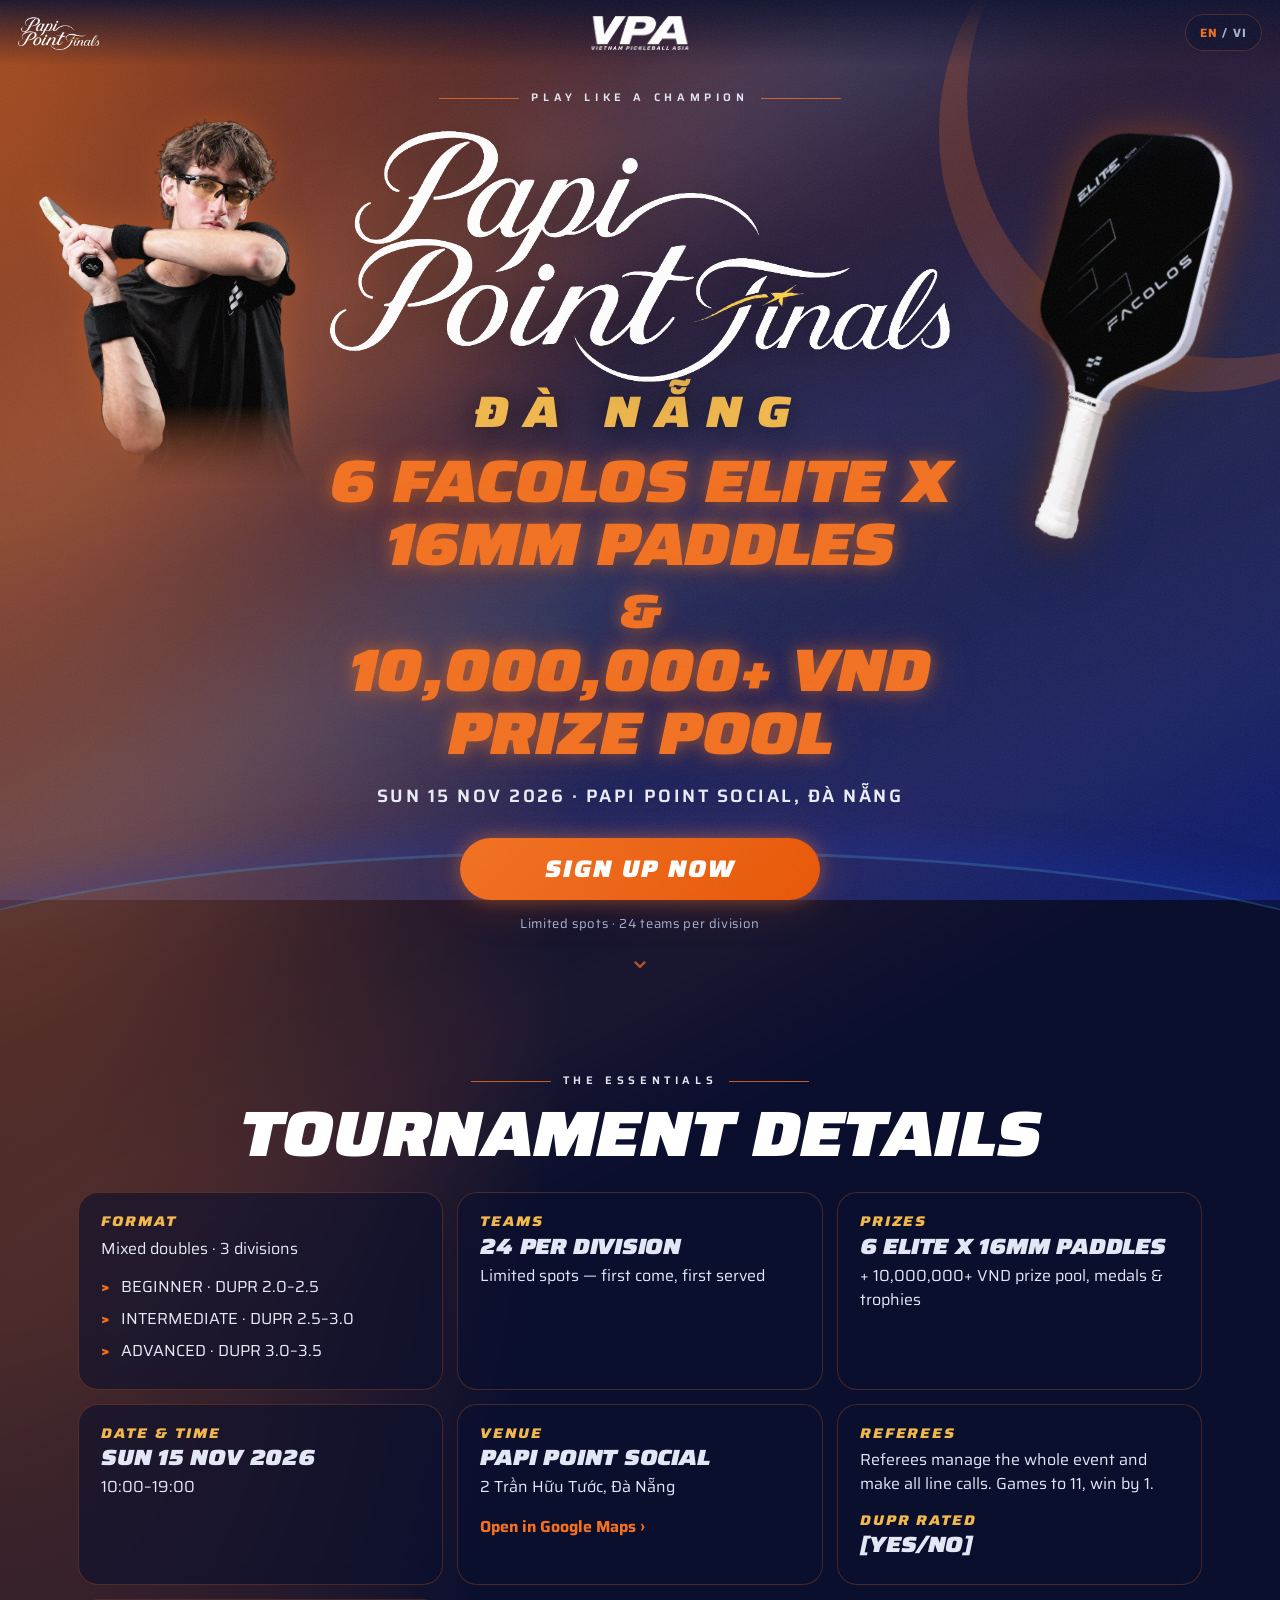
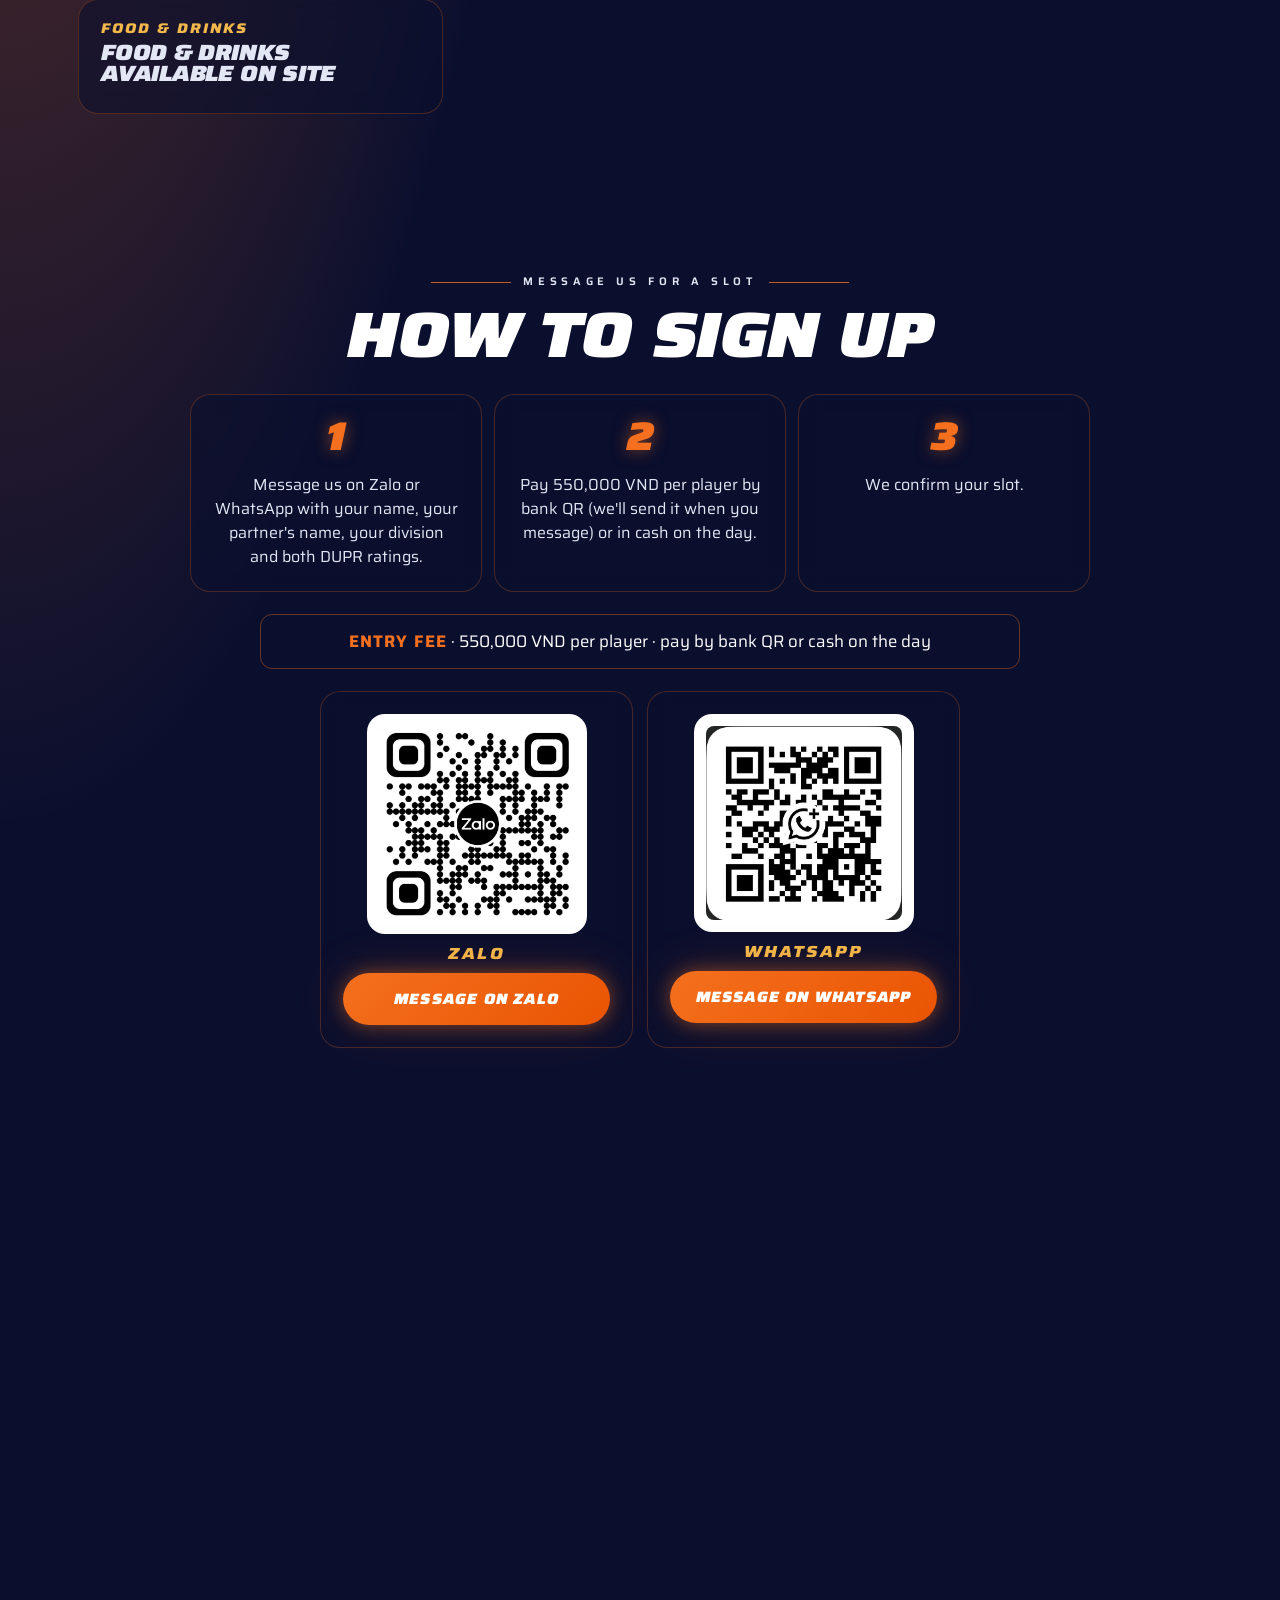
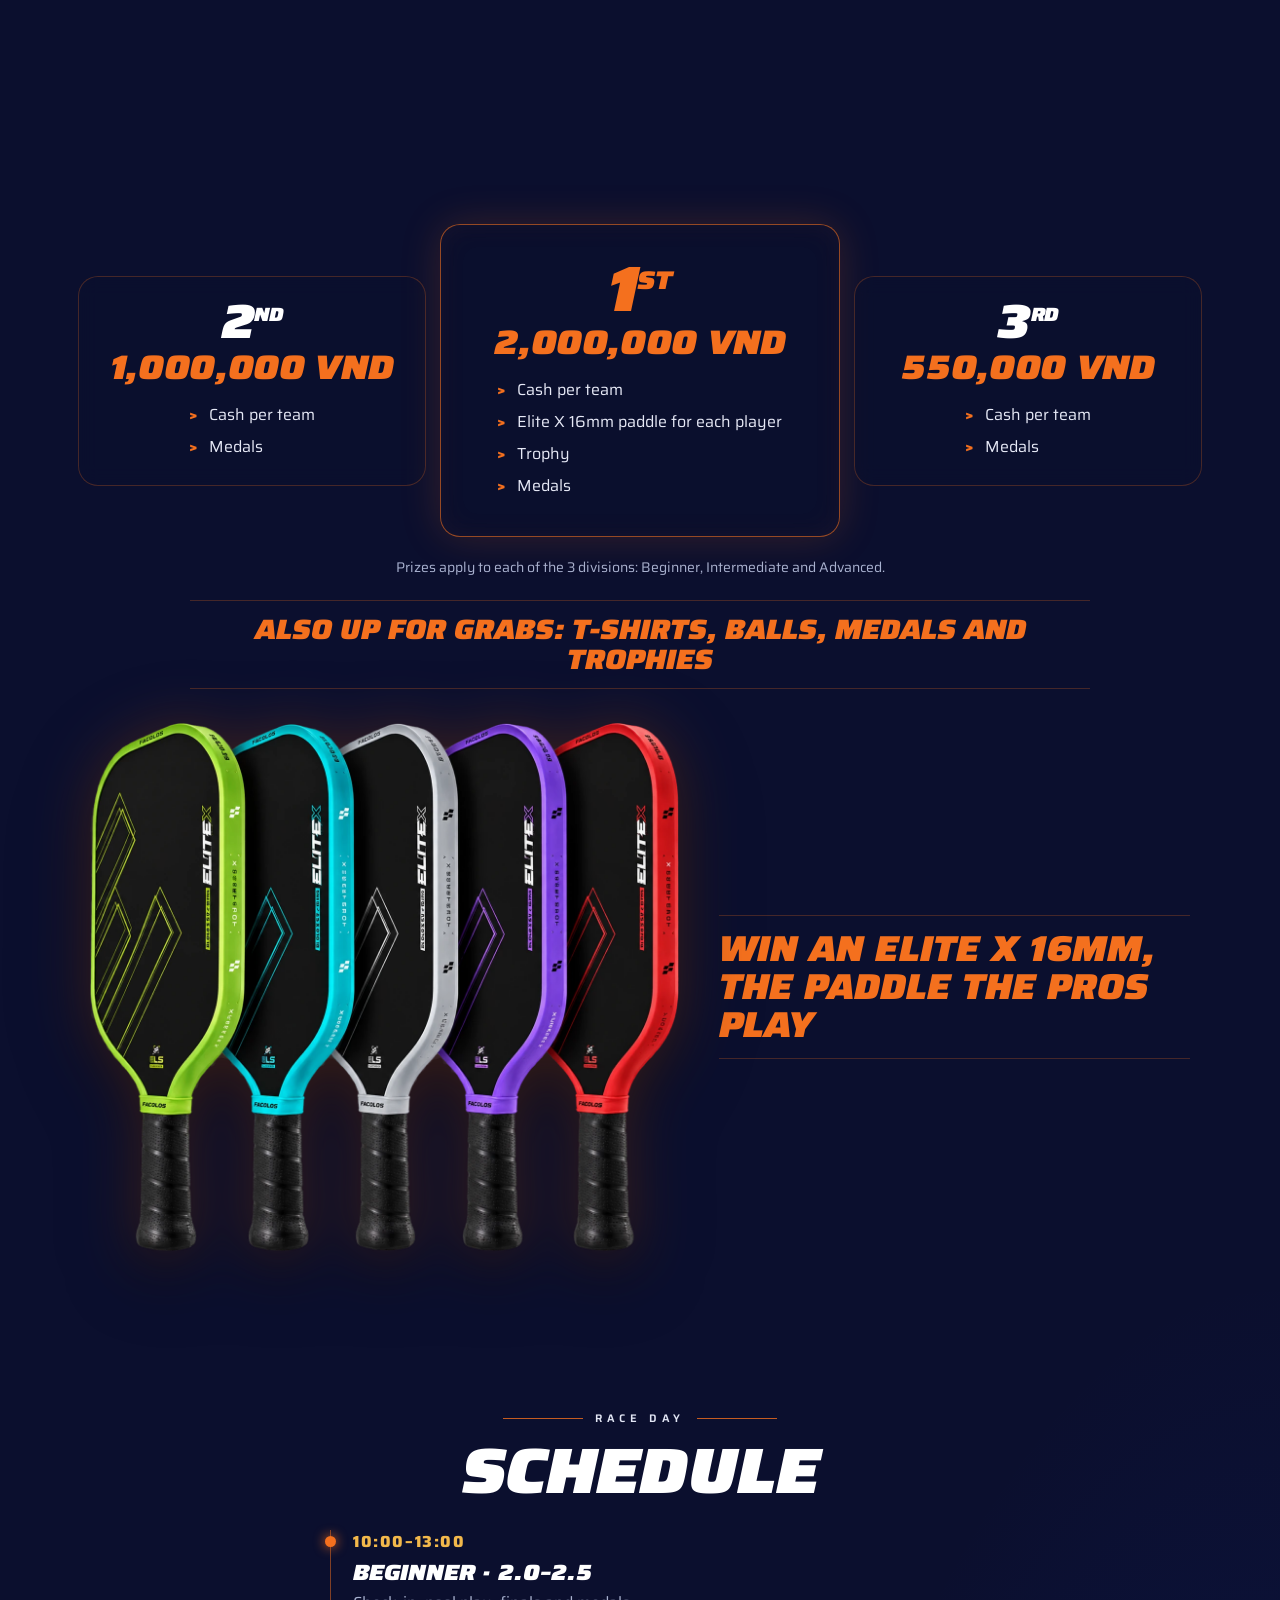
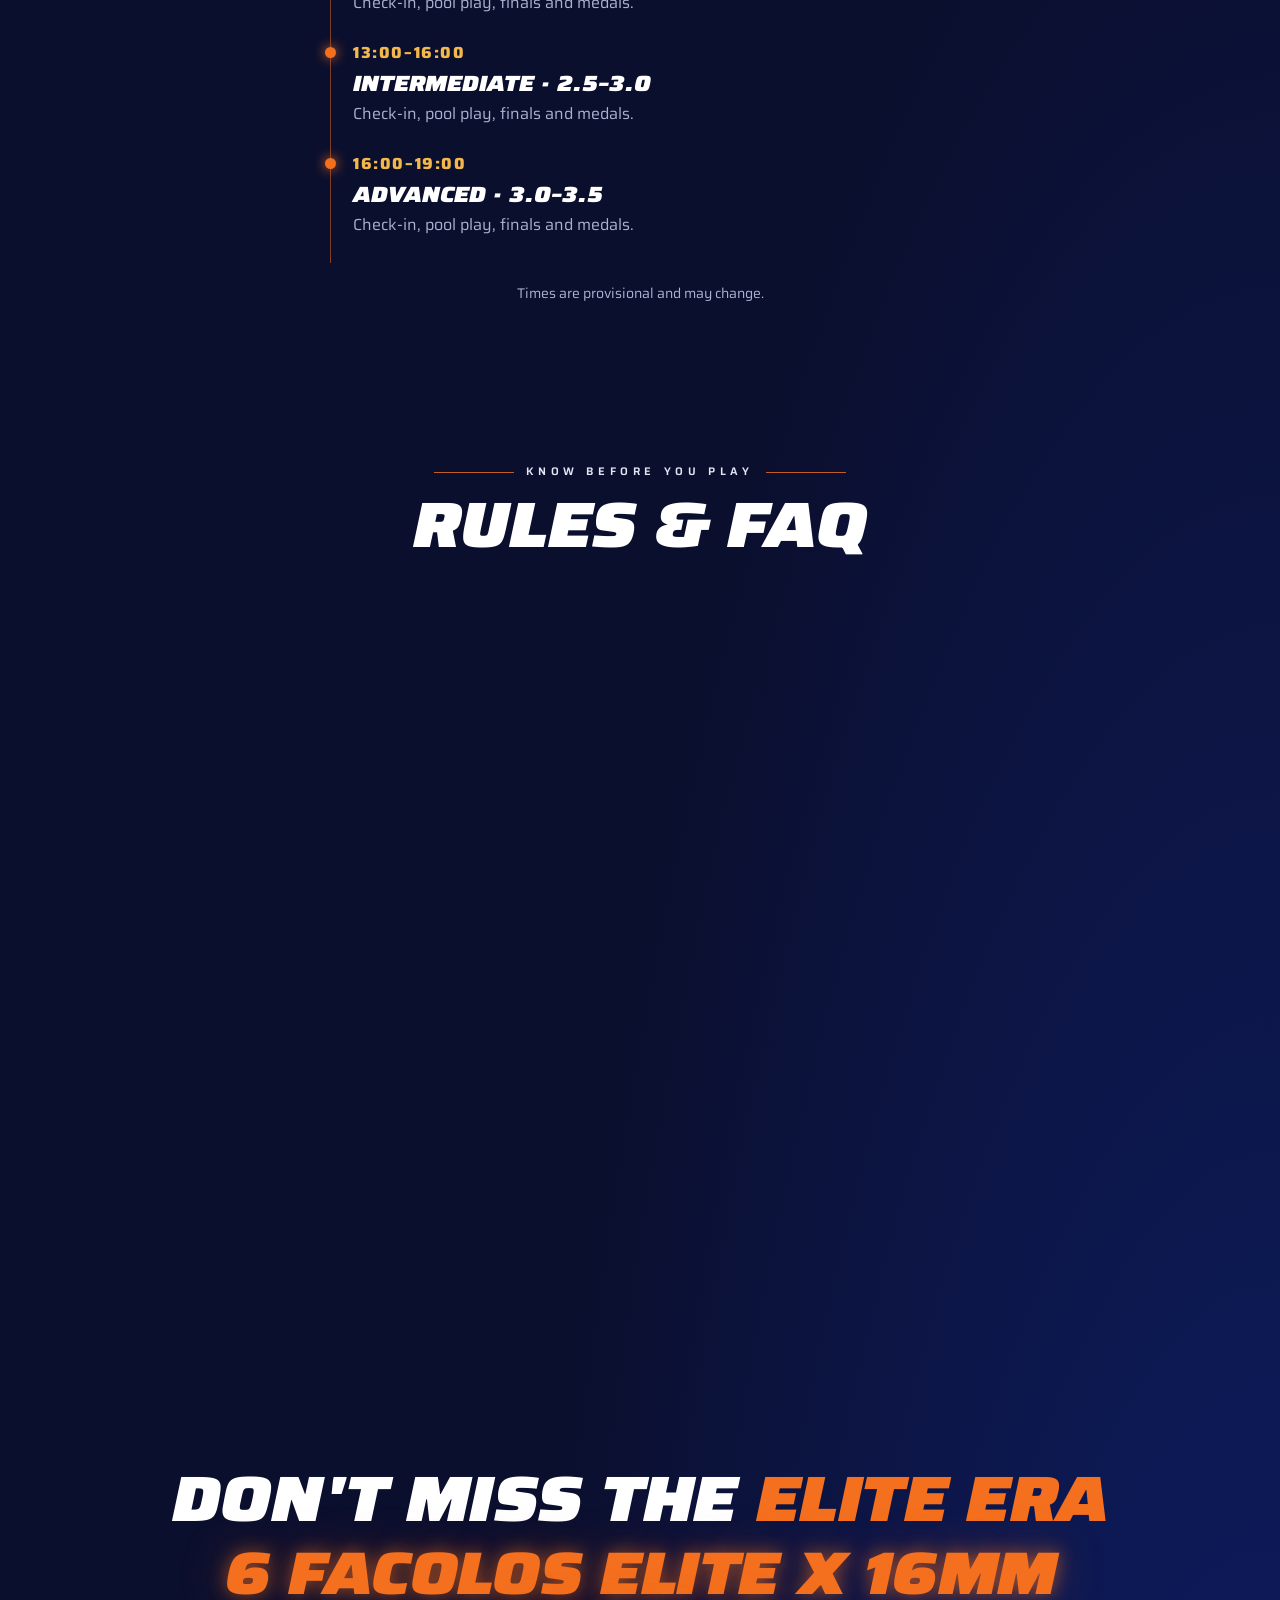
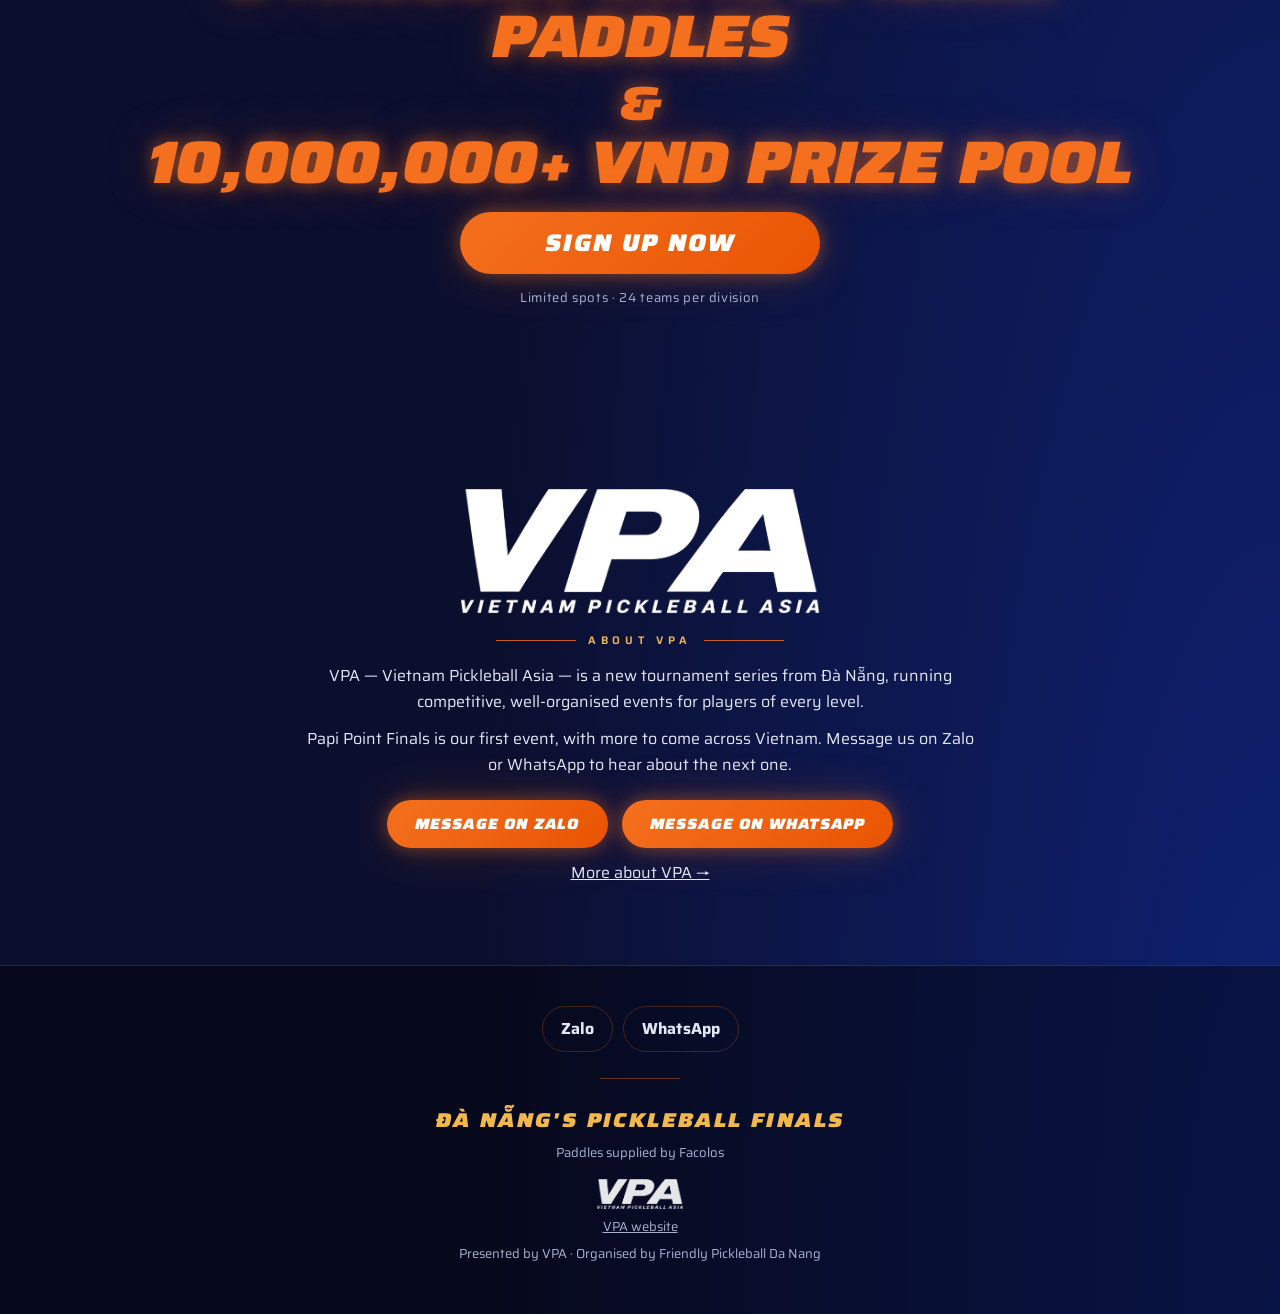
==== commit f57d1404: "Correct paddle: Pro Series Elite X 16mm" ====
--- a/index.html
+++ b/index.html
@@ -3,45 +3,45 @@
 <head>
 <meta charset="utf-8">
 <meta name="viewport" content="width=device-width,initial-scale=1,viewport-fit=cover">
-<title>Papi Point Finals · Đà Nẵng · 6 Facolos EliteX Paddles &amp; 10,000,000+ VND Prize Pool · Pickleball Tournament</title>
-<meta name="description" content="Papi Point Finals · Đà Nẵng pickleball tournament · SUN 15 NOV 2026 · 6 Facolos EliteX paddles &amp; 10,000,000+ VND prize pool · 3 mixed doubles divisions. Win an EliteX paddle (supplied by Facolos), plus T-shirts, balls, medals and trophies.">
+<title>Papi Point Finals · Đà Nẵng · 6 Facolos Elite X 16mm Paddles &amp; 10,000,000+ VND Prize Pool · Pickleball Tournament</title>
+<meta name="description" content="Papi Point Finals · Đà Nẵng pickleball tournament · SUN 15 NOV 2026 · 6 Facolos Elite X 16mm paddles &amp; 10,000,000+ VND prize pool · 3 mixed doubles divisions. Win an Elite X 16mm paddle (supplied by Facolos), plus T-shirts, balls, medals and trophies.">
 <meta name="theme-color" content="#0b0f2e">
 <meta property="og:type" content="website">
-<meta property="og:title" content="Papi Point Finals · Đà Nẵng · 6 Facolos EliteX Paddles &amp; 10,000,000+ VND Prize Pool">
-<meta property="og:description" content="Pickleball tournament · SUN 15 NOV 2026 · Đà Nẵng · 6 Facolos EliteX Paddles &amp; 10,000,000+ VND Prize Pool · Win an EliteX paddle, T-shirts, balls, medals and trophies. Sign up now.">
-<meta property="og:image" content="https://bigtcoder.github.io/facolos-cup/assets/og.jpg?v=202611041215">
+<meta property="og:title" content="Papi Point Finals · Đà Nẵng · 6 Facolos Elite X 16mm Paddles &amp; 10,000,000+ VND Prize Pool">
+<meta property="og:description" content="Pickleball tournament · SUN 15 NOV 2026 · Đà Nẵng · 6 Facolos Elite X 16mm Paddles &amp; 10,000,000+ VND Prize Pool · Win an Elite X 16mm paddle, T-shirts, balls, medals and trophies. Sign up now.">
+<meta property="og:image" content="https://bigtcoder.github.io/facolos-cup/assets/og.jpg?v=202611041230">
 <meta property="og:url" content="https://bigtcoder.github.io/facolos-cup/">
 <meta property="og:image:width" content="1200"><meta property="og:image:height" content="630">
 <meta name="twitter:card" content="summary_large_image">
-<meta name="twitter:title" content="Papi Point Finals · Đà Nẵng · 6 Facolos EliteX Paddles &amp; 10,000,000+ VND Prize Pool">
-<meta name="twitter:description" content="Pickleball tournament · SUN 15 NOV 2026 · Đà Nẵng · 6 Facolos EliteX Paddles &amp; 10,000,000+ VND Prize Pool. Sign up now.">
-<meta name="twitter:image" content="assets/og.jpg?v=202611041215">
-<link rel="icon" href="assets/favicon.svg?v=202611041215" type="image/svg+xml">
+<meta name="twitter:title" content="Papi Point Finals · Đà Nẵng · 6 Facolos Elite X 16mm Paddles &amp; 10,000,000+ VND Prize Pool">
+<meta name="twitter:description" content="Pickleball tournament · SUN 15 NOV 2026 · Đà Nẵng · 6 Facolos Elite X 16mm Paddles &amp; 10,000,000+ VND Prize Pool. Sign up now.">
+<meta name="twitter:image" content="assets/og.jpg?v=202611041230">
+<link rel="icon" href="assets/favicon.svg?v=202611041230" type="image/svg+xml">
 <link rel="preconnect" href="https://fonts.googleapis.com">
 <link rel="preconnect" href="https://fonts.gstatic.com" crossorigin>
 <link href="https://fonts.googleapis.com/css2?family=Saira:ital,wdth,wght@0,100..125,400..900;1,100..125,400..900&display=swap&subset=vietnamese" rel="stylesheet">
-<link rel="preload" as="image" href="assets/paddle-elite-cutout.webp?v=202611041215">
-<link rel="preload" as="image" href="assets/papi-point-finals-logo.webp?v=202611041215">
-<link rel="stylesheet" href="style.css?v=202611041215">
+<link rel="preload" as="image" href="assets/paddle-elite-cutout.webp?v=202611041230">
+<link rel="preload" as="image" href="assets/papi-point-finals-logo.webp?v=202611041230">
+<link rel="stylesheet" href="style.css?v=202611041230">
 </head>
 <body>
 <div class="streaks" aria-hidden="true"><i></i><i></i><i></i></div>
 <div class="grain" aria-hidden="true"></div>
 
 <header class="top">
-  <a class="brand" href="#top" aria-label="Papi Point Finals"><img src="assets/papi-point-finals-logo.webp?v=202611041215" alt="Papi Point Finals" width="1024" height="432"></a>
-  <a class="vpa-nav" href="#about-vpa" aria-label="VPA – Vietnam Pickleball Asia"><img src="assets/vpa-logo.webp?v=202611041215" alt="VPA – Vietnam Pickleball Asia" width="1569" height="549"></a>
+  <a class="brand" href="#top" aria-label="Papi Point Finals"><img src="assets/papi-point-finals-logo.webp?v=202611041230" alt="Papi Point Finals" width="1024" height="432"></a>
+  <a class="vpa-nav" href="#about-vpa" aria-label="VPA – Vietnam Pickleball Asia"><img src="assets/vpa-logo.webp?v=202611041230" alt="VPA – Vietnam Pickleball Asia" width="1569" height="549"></a>
   <button class="lang" id="langBtn" aria-label="Switch language / Đổi ngôn ngữ"><span data-l="en">EN</span> / <span data-l="vi">VI</span></button>
 </header>
 
 <main id="top">
 <section class="hero">
-  <img class="hero-player" src="assets/player-cutout.webp?v=202611041215" alt="Pickleball player" width="730" height="1000" fetchpriority="high">
-  <img class="hero-paddle" src="assets/paddle-elite-cutout.webp?v=202611041215" alt="EliteX paddle" width="237" height="607" fetchpriority="high">
+  <img class="hero-player" src="assets/player-cutout.webp?v=202611041230" alt="Pickleball player" width="730" height="1000" fetchpriority="high">
+  <img class="hero-paddle" src="assets/paddle-elite-cutout.webp?v=202611041230" alt="Facolos Pro Series Elite X 16mm paddle" width="237" height="607" fetchpriority="high">
   <div class="hero-in">
     <p class="tag" data-i18n="tagline">PLAY LIKE A CHAMPION</p>
-    <h1 class="title"><span class="vh">Papi Point Finals Đà Nẵng</span><picture aria-hidden="true"><source srcset="assets/papi-point-finals-logo.webp?v=202611041215" type="image/webp"><img class="wordmark" src="assets/papi-point-finals-logo.png?v=202611041215" alt="" width="1024" height="432"></picture><span class="city" aria-hidden="true" data-cfg="CITY">ĐÀ NẴNG</span></h1>
-    <p class="prize-head" data-i18n="prizePool"><span class="pl">6 FACOLOS ELITEX PADDLES</span><br><span class="amp">&amp;</span><br><span class="pl">10,000,000+ VND PRIZE POOL</span></p>
+    <h1 class="title"><span class="vh">Papi Point Finals Đà Nẵng</span><picture aria-hidden="true"><source srcset="assets/papi-point-finals-logo.webp?v=202611041230" type="image/webp"><img class="wordmark" src="assets/papi-point-finals-logo.png?v=202611041230" alt="" width="1024" height="432"></picture><span class="city" aria-hidden="true" data-cfg="CITY">ĐÀ NẴNG</span></h1>
+    <p class="prize-head" data-i18n="prizePool"><span class="pl">6 FACOLOS ELITE X 16MM PADDLES</span><br><span class="amp">&amp;</span><br><span class="pl">10,000,000+ VND PRIZE POOL</span></p>
     <p class="sub"><span data-cfg="DATE">SUN 15 NOV 2026</span> · <span data-cfg="VENUE">PAPI POINT SOCIAL</span>, ĐÀ NẴNG</p>
     <a class="btn btn-xl" data-signup href="#signup" data-i18n="signup">SIGN UP NOW</a>
     <p class="limit" data-i18n="limit">Limited spots · 24 teams per division</p>
@@ -56,7 +56,7 @@
     <article class="card reveal"><h3 data-i18n="fmtH">FORMAT</h3><p data-i18n="fmtP">Mixed doubles · 3 divisions</p>
       <ul class="arrows" id="divList"><li>BEGINNER · DUPR 2.0–2.5</li><li>INTERMEDIATE · DUPR 2.5–3.0</li><li>ADVANCED · DUPR 3.0–3.5</li></ul></article>
     <article class="card reveal"><h3 data-i18n="plH">TEAMS</h3><p class="big sm" data-i18n="plBig">24 PER DIVISION</p><p data-i18n="plP">Limited spots — first come, first served</p></article>
-    <article class="card reveal"><h3 data-i18n="prH">PRIZES</h3><p class="big sm" data-i18n="prBig">6 ELITEX PADDLES</p><p data-i18n="prP">+ 10,000,000+ VND prize pool, medals &amp; trophies</p></article>
+    <article class="card reveal"><h3 data-i18n="prH">PRIZES</h3><p class="big sm" data-i18n="prBig">6 ELITE X 16MM PADDLES</p><p data-i18n="prP">+ 10,000,000+ VND prize pool, medals &amp; trophies</p></article>
     <article class="card reveal"><h3 data-i18n="dateH">DATE &amp; TIME</h3><p class="big sm" data-cfg="DATE">SUN 15 NOV 2026</p><p><span data-cfg="START">10:00</span>–<span data-cfg="END">19:00</span></p></article>
     <article class="card reveal"><h3 data-i18n="venueH">VENUE</h3><p class="big sm" data-cfg="VENUE">PAPI POINT SOCIAL</p><p data-cfg="ADDRESS">2 Trần Hữu Tước, Đà Nẵng</p><a class="link" data-maps href="https://maps.app.goo.gl/DodEvhsAraNEZ1tYA" target="_blank" rel="noopener" data-i18n="maps">Open in Google Maps ›</a></article>
     <article class="card reveal"><h3 data-i18n="refH">REFEREES</h3><p data-i18n="refP">Referees manage the whole event and make all line calls. Games to 11, win by 1.</p><h3 class="mt" data-i18n="duprH">DUPR RATED</h3><p class="big sm" data-cfg="DUPR">[YES/NO]</p></article>
@@ -74,15 +74,15 @@
   </ol>
   <p class="fee-line reveal"><strong data-i18n="feeH">ENTRY FEE</strong> · <span data-cfg="FEE">550,000 VND</span> <span data-i18n="feeP">per player</span> · <span data-i18n="payP">pay by bank QR or cash on the day</span></p>
   <div class="qrs">
-    <div class="card qr reveal"><div class="tile"><img src="assets/qr-zalo.jpg?v=202611041215" alt="Zalo QR code" width="220" height="220" loading="lazy"></div><h3>ZALO</h3><a class="btn" data-link="ZALO" href="https://zalo.me/84798350171" target="_blank" rel="noopener" data-i18n="msgZ">MESSAGE ON ZALO</a></div>
-    <div class="card qr reveal"><div class="tile"><img src="assets/qr-whatsapp.jpg?v=202611041215" alt="WhatsApp QR code" width="220" height="220" loading="lazy"></div><h3>WHATSAPP</h3><a class="btn" data-link="WHATSAPP" href="https://wa.me/447832428071" target="_blank" rel="noopener" data-i18n="msgW">MESSAGE ON WHATSAPP</a></div>
+    <div class="card qr reveal"><div class="tile"><img src="assets/qr-zalo.jpg?v=202611041230" alt="Zalo QR code" width="220" height="220" loading="lazy"></div><h3>ZALO</h3><a class="btn" data-link="ZALO" href="https://zalo.me/84798350171" target="_blank" rel="noopener" data-i18n="msgZ">MESSAGE ON ZALO</a></div>
+    <div class="card qr reveal"><div class="tile"><img src="assets/qr-whatsapp.jpg?v=202611041230" alt="WhatsApp QR code" width="220" height="220" loading="lazy"></div><h3>WHATSAPP</h3><a class="btn" data-link="WHATSAPP" href="https://wa.me/447832428071" target="_blank" rel="noopener" data-i18n="msgW">MESSAGE ON WHATSAPP</a></div>
   </div>
   <p class="note reveal" data-i18n="suNote">Limited spots — first come, first served</p>
 </section>
 
 <section id="prizes" class="sec">
   <p class="tag reveal" data-i18n="prizeTag">PER DIVISION · PER TEAM</p>
-  <h2 class="lime reveal" data-i18n="prizesH"><span class="pl">6 FACOLOS ELITEX PADDLES</span><br><span class="amp">&amp;</span><br><span class="pl">10,000,000+ VND IN PRIZES</span></h2>
+  <h2 class="lime reveal" data-i18n="prizesH"><span class="pl">6 FACOLOS ELITE X 16MM PADDLES</span><br><span class="amp">&amp;</span><br><span class="pl">10,000,000+ VND IN PRIZES</span></h2>
   <div class="podium reveal" aria-hidden="true">
     <svg viewBox="0 0 360 230" width="360" height="230"><defs>
       <linearGradient id="pg" x1="0" y1="0" x2="1" y2="1"><stop offset="0" stop-color="#ffe29a"/><stop offset=".55" stop-color="#F2B84B"/><stop offset="1" stop-color="#b9781c"/></linearGradient>
@@ -101,15 +101,15 @@
   </div>
   <div class="prizes">
     <article class="card prize first reveal"><span class="place">1<sup>ST</sup></span><p class="amt" data-money="2000000">2,000,000 VND</p>
-      <ul class="arrows"><li data-i18n="p1a">Cash per team</li><li data-i18n="p1b">EliteX paddle for each player</li><li data-i18n="p1c">Trophy</li><li data-i18n="p1d">Medals</li></ul></article>
+      <ul class="arrows"><li data-i18n="p1a">Cash per team</li><li data-i18n="p1b">Elite X 16mm paddle for each player</li><li data-i18n="p1c">Trophy</li><li data-i18n="p1d">Medals</li></ul></article>
     <article class="card prize reveal"><span class="place">2<sup>ND</sup></span><p class="amt" data-money="1000000">1,000,000 VND</p><ul class="arrows"><li data-i18n="p1a">Cash per team</li><li data-i18n="p1d">Medals</li></ul></article>
     <article class="card prize reveal"><span class="place">3<sup>RD</sup></span><p class="amt" data-money="550000">550,000 VND</p><ul class="arrows"><li data-i18n="p1a">Cash per team</li><li data-i18n="p1d">Medals</li></ul></article>
   </div>
   <p class="note reveal" data-i18n="prizeNote">Prizes apply to each of the 3 divisions: Beginner, Intermediate and Advanced.</p>
   <p class="hl extras reveal" data-i18n="extras">Also up for grabs: T-shirts, balls, medals and trophies</p>
   <div class="win reveal">
-    <img src="assets/elitex-lineup.webp?v=202611041215" alt="Five EliteX paddles in green, cyan, silver, purple and red" loading="lazy" width="1210" height="1084">
-    <p class="hl" data-i18n="winLine">Win an EliteX, the paddle the pros play</p>
+    <img src="assets/elitex-lineup.webp?v=202611041230" alt="Five Facolos Pro Series Elite X 16mm paddles in neon yellow, cyan, green, pink and orange" loading="lazy" width="1210" height="1084">
+    <p class="hl" data-i18n="winLine">Win an Elite X 16mm, the paddle the pros play</p>
   </div>
 </section>
 
@@ -153,13 +153,13 @@
 
 <section class="sec cta">
   <h2 class="reveal" data-i18n="ctaH">DON'T MISS THE <span class="lime">ELITE ERA</span></h2>
-  <p class="prize-head reveal" data-i18n="prizePool"><span class="pl">6 FACOLOS ELITEX PADDLES</span><br><span class="amp">&amp;</span><br><span class="pl">10,000,000+ VND PRIZE POOL</span></p>
+  <p class="prize-head reveal" data-i18n="prizePool"><span class="pl">6 FACOLOS ELITE X 16MM PADDLES</span><br><span class="amp">&amp;</span><br><span class="pl">10,000,000+ VND PRIZE POOL</span></p>
   <a class="btn btn-xl reveal" data-signup href="#signup" data-i18n="signup">SIGN UP NOW</a>
   <p class="limit" data-i18n="limit">Limited spots · 24 teams per division</p>
 </section>
 
 <section id="about-vpa" class="sec about-vpa">
-  <img class="vpa-big reveal" src="assets/vpa-logo.webp?v=202611041215" alt="VPA – Vietnam Pickleball Asia" width="1569" height="549" loading="lazy">
+  <img class="vpa-big reveal" src="assets/vpa-logo.webp?v=202611041230" alt="VPA – Vietnam Pickleball Asia" width="1569" height="549" loading="lazy">
   <p class="tag reveal" data-i18n="vpaTag">ABOUT VPA</p>
   <p class="reveal" data-i18n="vpaP1">VPA — Vietnam Pickleball Asia — is a new tournament series from Đà Nẵng, running competitive, well-organised events for players of every level.</p>
   <p class="reveal" data-i18n="vpaP2">Papi Point Finals is our first event, with more to come across Vietnam. Message us on Zalo or WhatsApp to hear about the next one.</p>
@@ -173,10 +173,10 @@
   <hr>
   <p class="born" data-i18n="born">ĐÀ NẴNG'S PICKLEBALL FINALS</p>
   <p class="org" data-i18n="credit">Paddles supplied by Facolos</p>
-  <a class="vpa-foot" href="#about-vpa"><img src="assets/vpa-logo.webp?v=202611041215" alt="VPA – Vietnam Pickleball Asia" width="1569" height="549" loading="lazy"></a>
+  <a class="vpa-foot" href="#about-vpa"><img src="assets/vpa-logo.webp?v=202611041230" alt="VPA – Vietnam Pickleball Asia" width="1569" height="549" loading="lazy"></a>
   <p class="org"><a href="https://bigtcoder.github.io/vpa/" target="_blank" rel="noopener" data-i18n="vpaSite">VPA website</a></p>
   <p class="org"><span data-i18n="pres">Presented by</span> VPA · <span data-i18n="org">Organised by</span> <span data-cfg="ORGANISER">Friendly Pickleball Da Nang</span></p>
 </footer>
-<script src="script.js?v=202611041215" defer></script>
+<script src="script.js?v=202611041230" defer></script>
 </body>
 </html>
--- a/style.css
+++ b/style.css
@@ -208,3 +208,5 @@
 .vpa-btns{gap:14px}
 .vpa-btns .btn{min-height:48px;padding:14px 28px;font-size:15px;line-height:1.2;text-align:center;white-space:normal;box-sizing:border-box}
 @media (max-width:599px){.vpa-btns{flex-direction:column;align-items:stretch;max-width:360px;margin-left:auto;margin-right:auto}.vpa-btns .btn{width:100%}}
+.fee-line{text-align:center;margin:18px auto 22px;max-width:760px;padding:14px 18px;border:1px solid rgba(244,112,30,.4);border-radius:12px;font-size:1.05rem}
+.fee-line strong{color:#F4701E;letter-spacing:.06em}
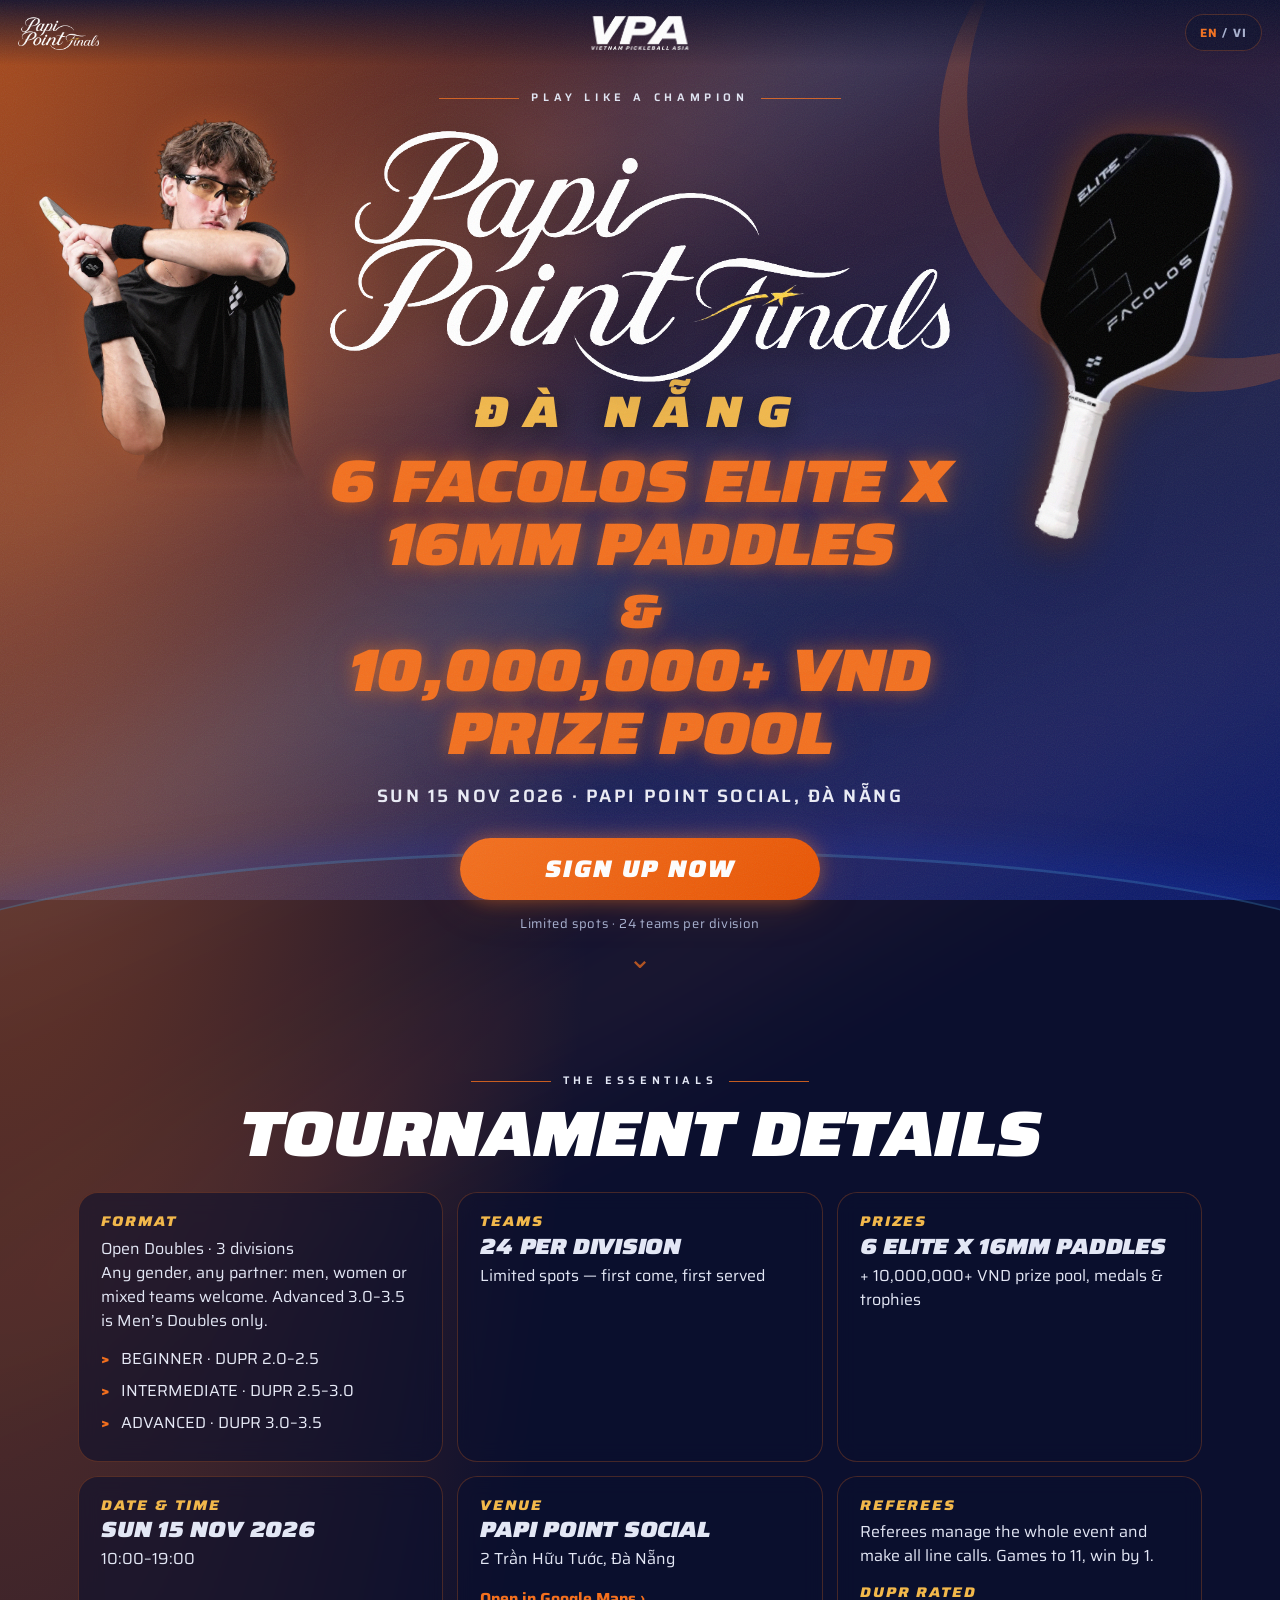
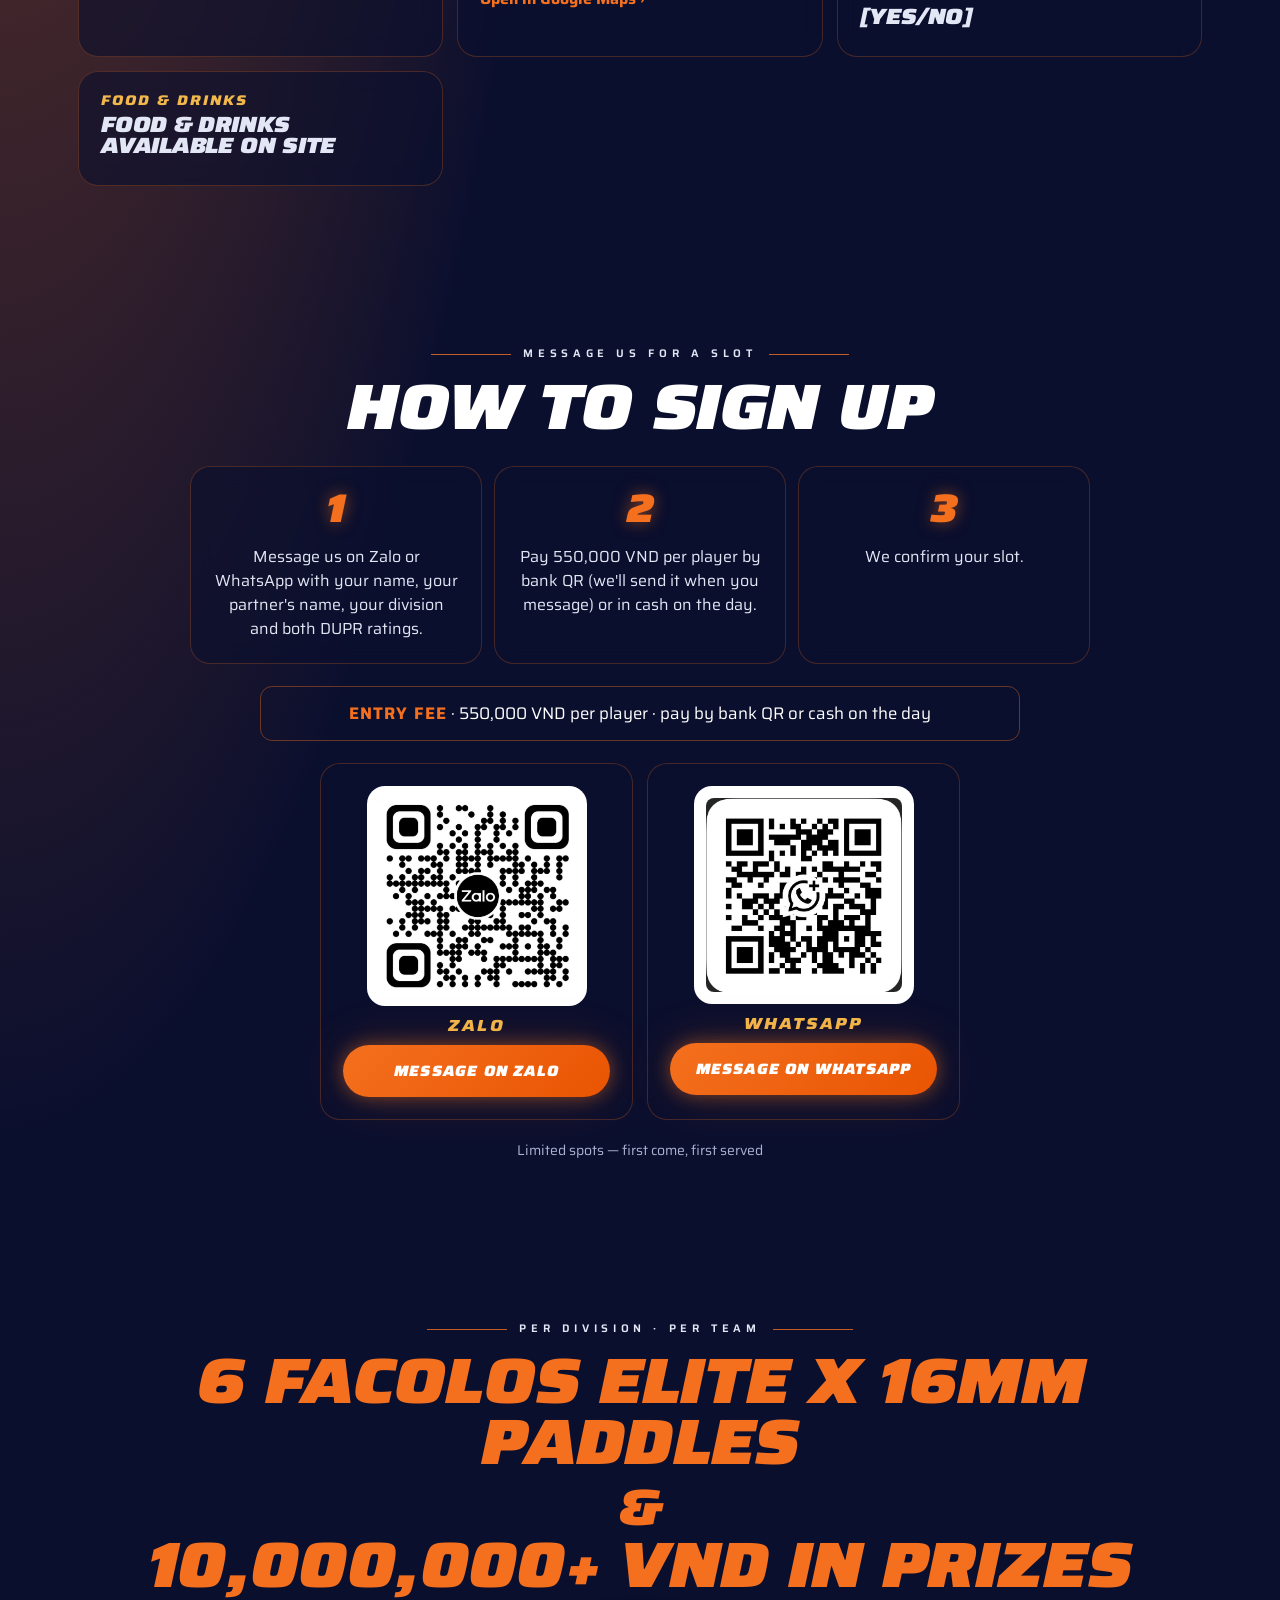
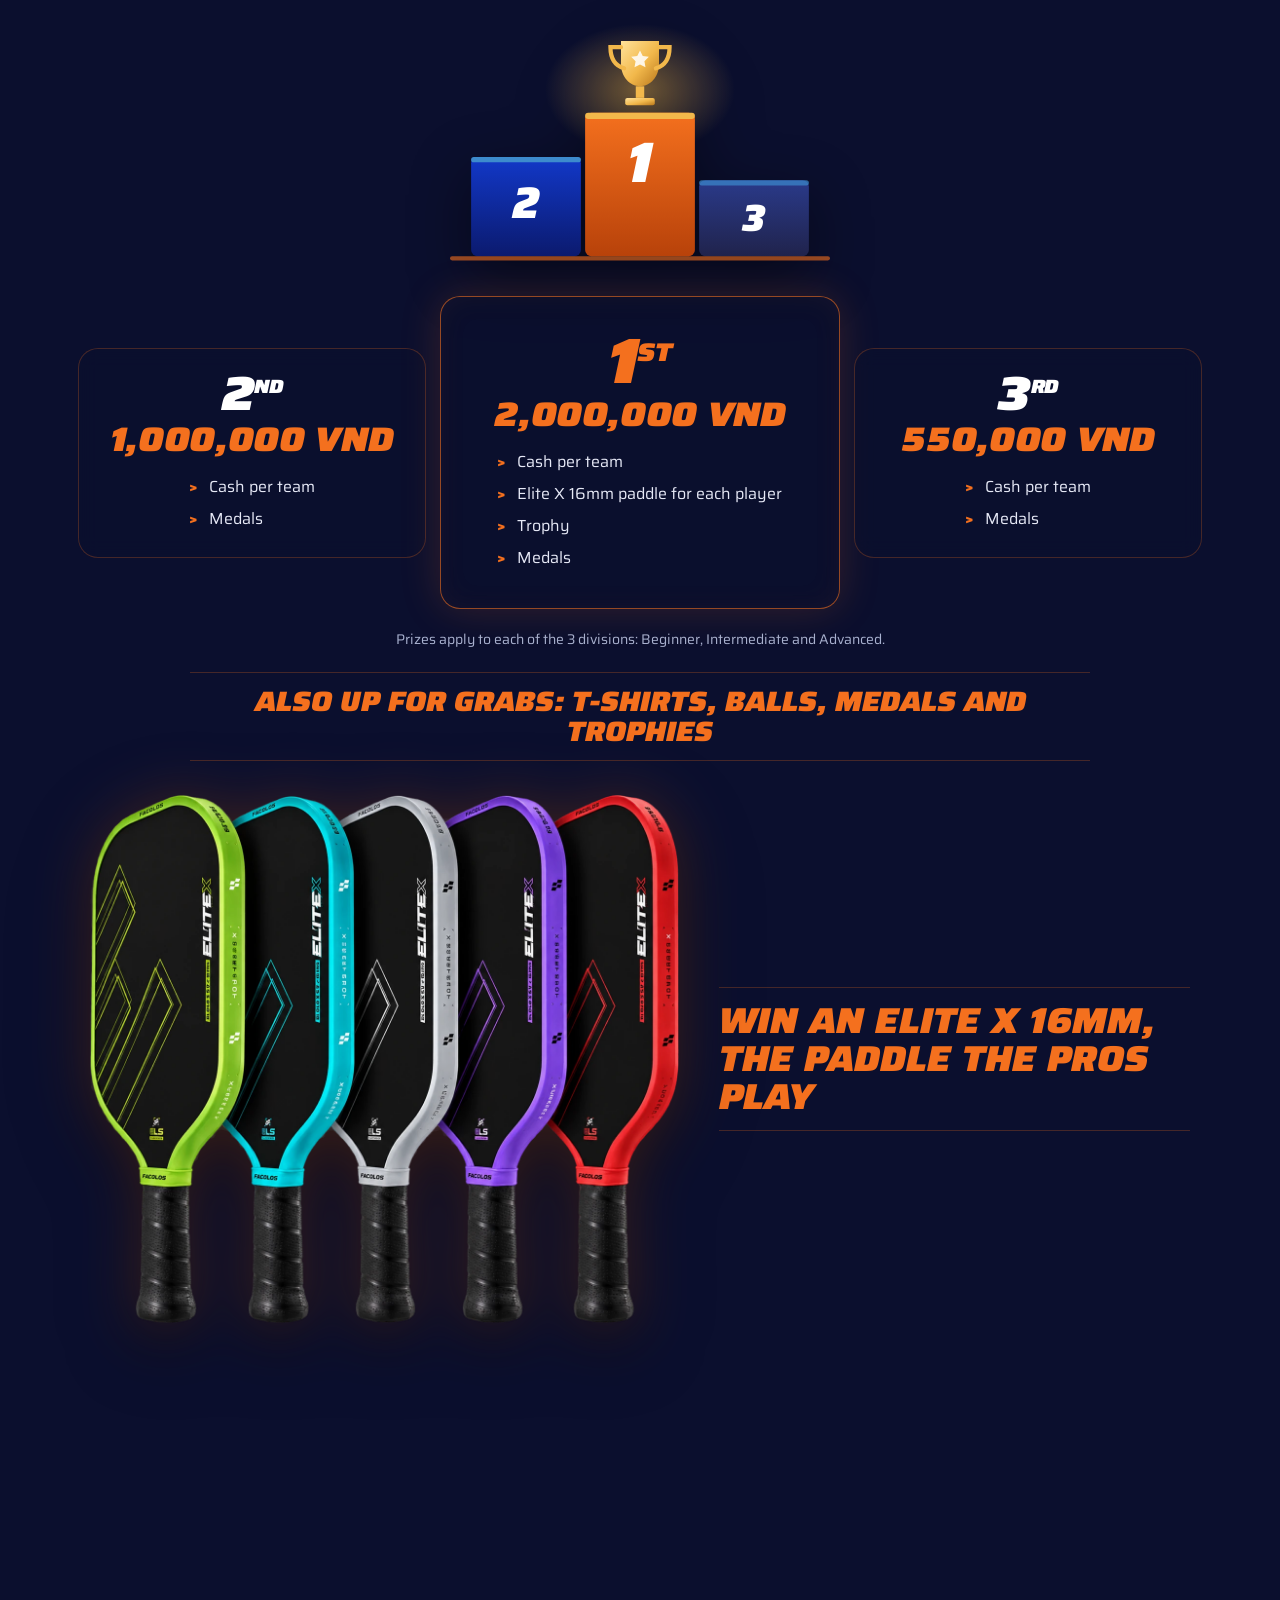
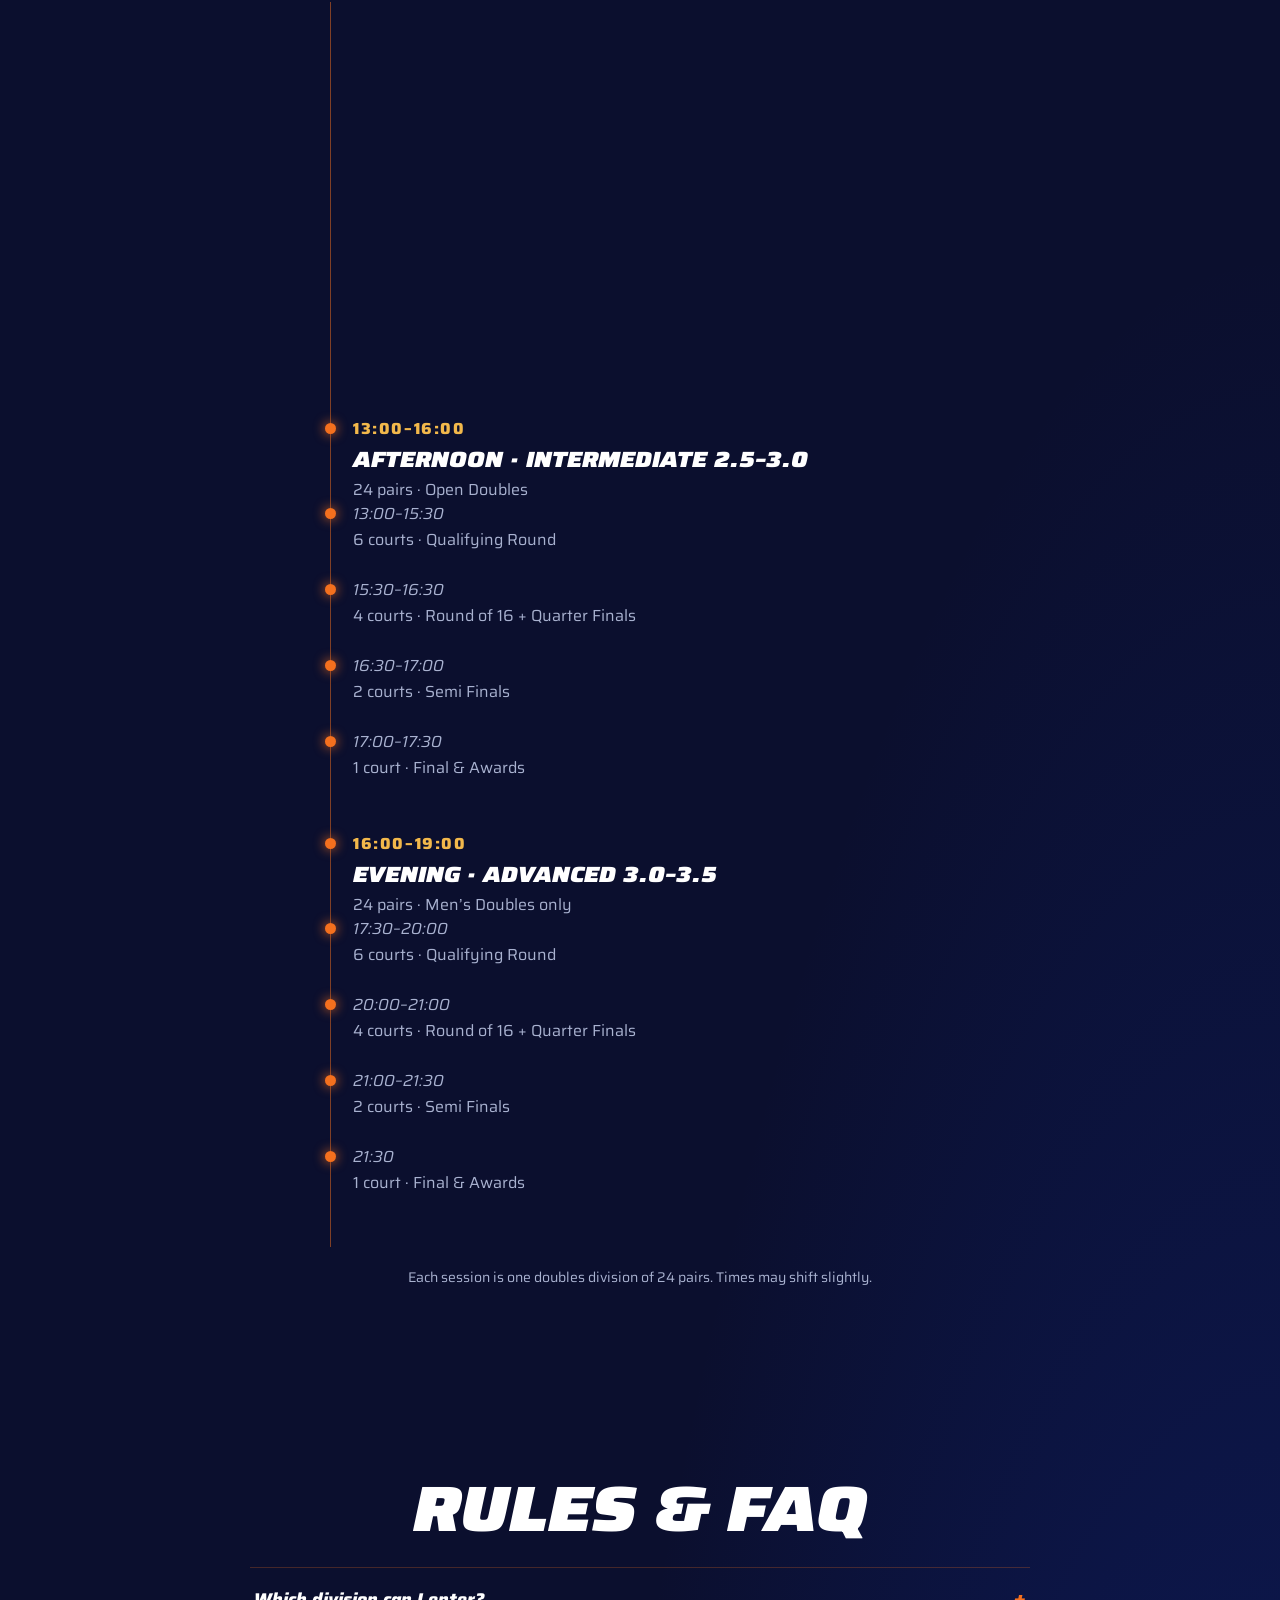
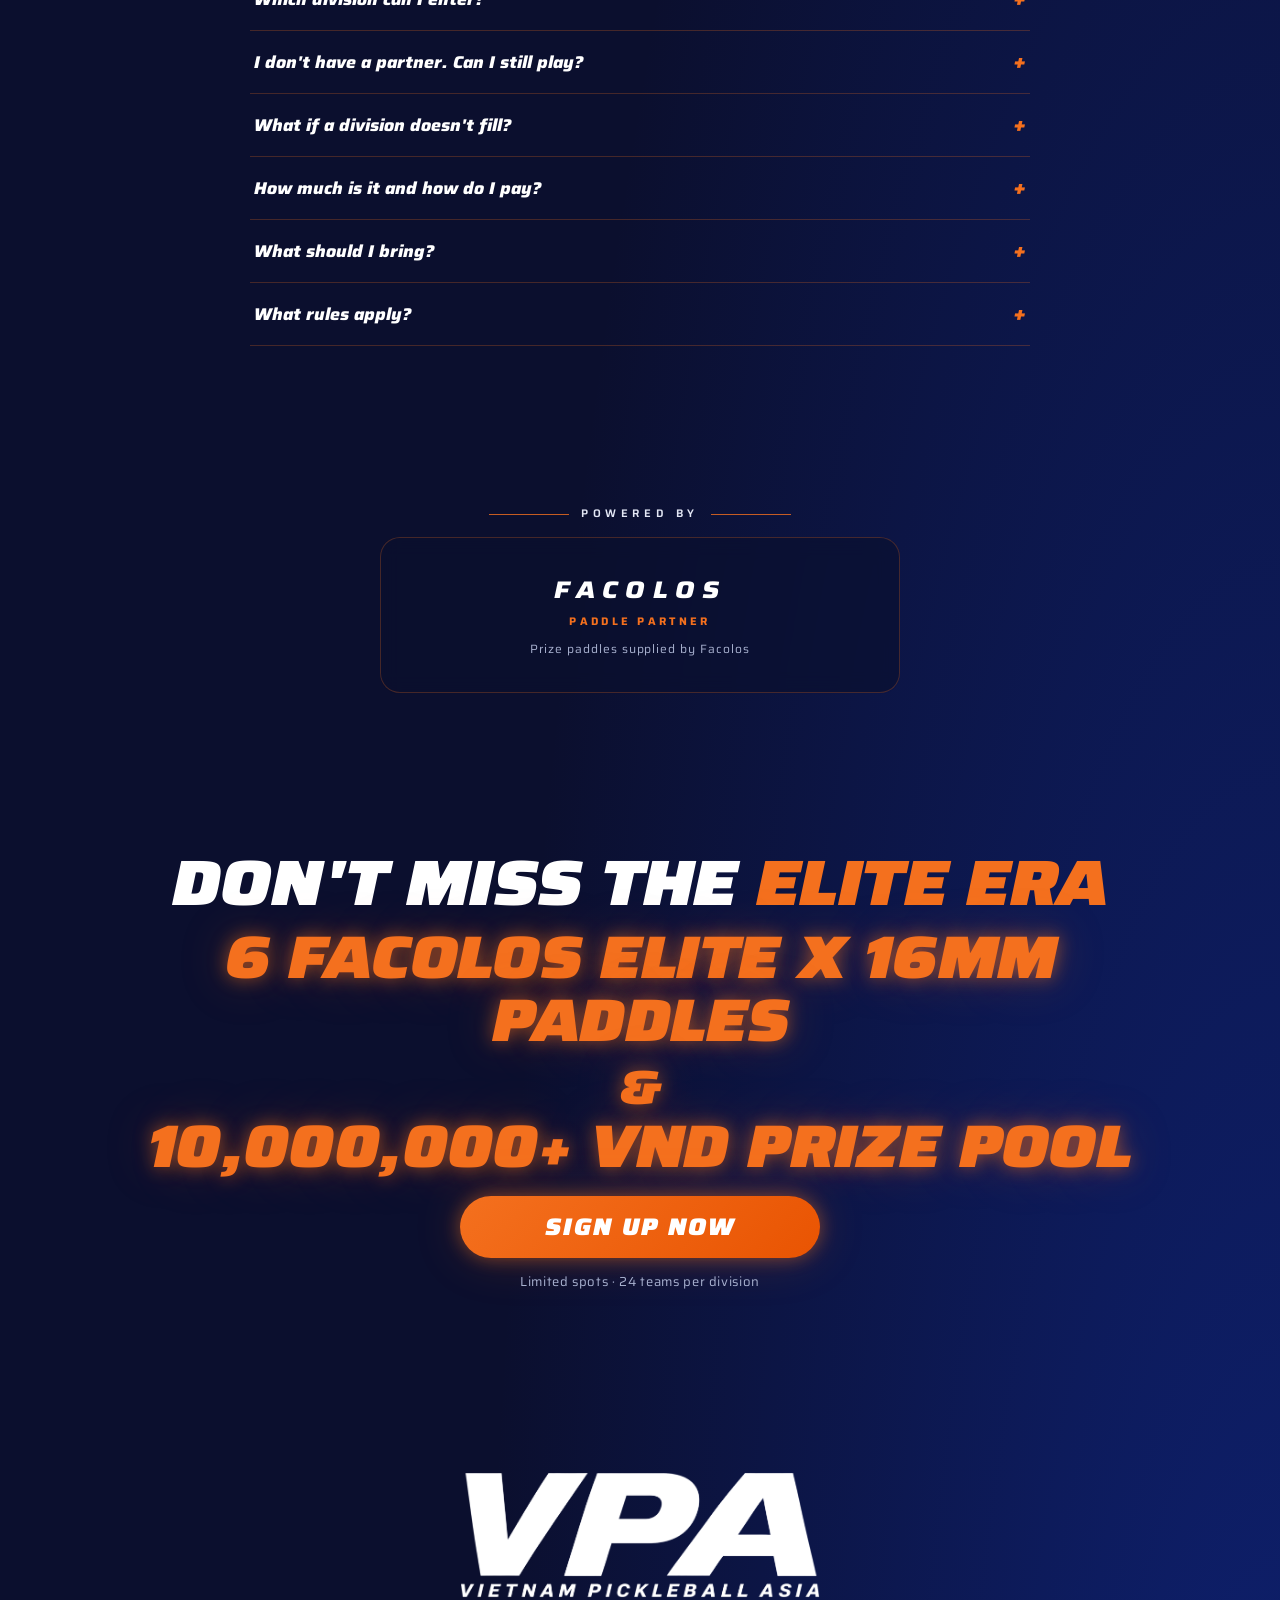
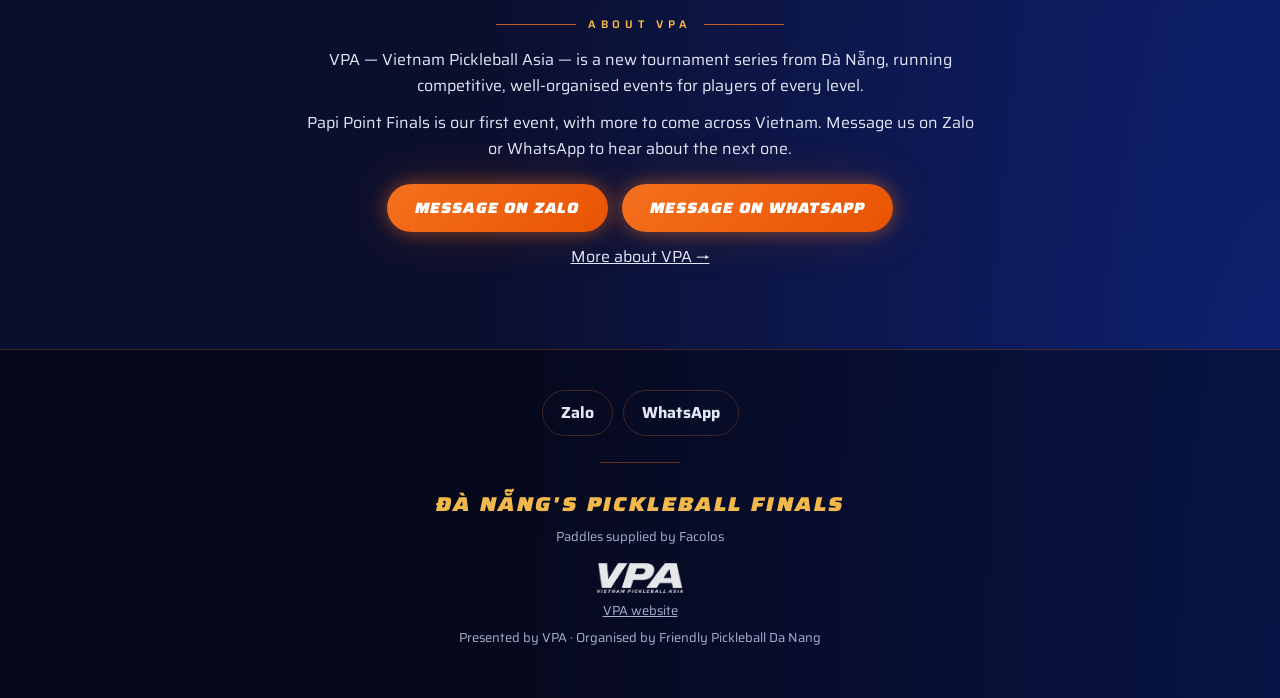
==== commit a328f156: "Elite X 16mm paddles, open doubles, new schedule" ====
--- a/index.html
+++ b/index.html
@@ -4,43 +4,43 @@
 <meta charset="utf-8">
 <meta name="viewport" content="width=device-width,initial-scale=1,viewport-fit=cover">
 <title>Papi Point Finals · Đà Nẵng · 6 Facolos Elite X 16mm Paddles &amp; 10,000,000+ VND Prize Pool · Pickleball Tournament</title>
-<meta name="description" content="Papi Point Finals · Đà Nẵng pickleball tournament · SUN 15 NOV 2026 · 6 Facolos Elite X 16mm paddles &amp; 10,000,000+ VND prize pool · 3 mixed doubles divisions. Win an Elite X 16mm paddle (supplied by Facolos), plus T-shirts, balls, medals and trophies.">
+<meta name="description" content="Papi Point Finals · Đà Nẵng pickleball tournament · SUN 15 NOV 2026 · 6 Facolos Elite X 16mm paddles &amp; 10,000,000+ VND prize pool · 3 doubles divisions (open doubles, any gender; Advanced is men’s doubles). Win an Elite X 16mm paddle (supplied by Facolos), plus T-shirts, balls, medals and trophies.">
 <meta name="theme-color" content="#0b0f2e">
 <meta property="og:type" content="website">
 <meta property="og:title" content="Papi Point Finals · Đà Nẵng · 6 Facolos Elite X 16mm Paddles &amp; 10,000,000+ VND Prize Pool">
 <meta property="og:description" content="Pickleball tournament · SUN 15 NOV 2026 · Đà Nẵng · 6 Facolos Elite X 16mm Paddles &amp; 10,000,000+ VND Prize Pool · Win an Elite X 16mm paddle, T-shirts, balls, medals and trophies. Sign up now.">
-<meta property="og:image" content="https://bigtcoder.github.io/facolos-cup/assets/og.jpg?v=202611041230">
+<meta property="og:image" content="https://bigtcoder.github.io/facolos-cup/assets/og.jpg?v=202611041245">
 <meta property="og:url" content="https://bigtcoder.github.io/facolos-cup/">
 <meta property="og:image:width" content="1200"><meta property="og:image:height" content="630">
 <meta name="twitter:card" content="summary_large_image">
 <meta name="twitter:title" content="Papi Point Finals · Đà Nẵng · 6 Facolos Elite X 16mm Paddles &amp; 10,000,000+ VND Prize Pool">
 <meta name="twitter:description" content="Pickleball tournament · SUN 15 NOV 2026 · Đà Nẵng · 6 Facolos Elite X 16mm Paddles &amp; 10,000,000+ VND Prize Pool. Sign up now.">
-<meta name="twitter:image" content="assets/og.jpg?v=202611041230">
-<link rel="icon" href="assets/favicon.svg?v=202611041230" type="image/svg+xml">
+<meta name="twitter:image" content="assets/og.jpg?v=202611041245">
+<link rel="icon" href="assets/favicon.svg?v=202611041245" type="image/svg+xml">
 <link rel="preconnect" href="https://fonts.googleapis.com">
 <link rel="preconnect" href="https://fonts.gstatic.com" crossorigin>
 <link href="https://fonts.googleapis.com/css2?family=Saira:ital,wdth,wght@0,100..125,400..900;1,100..125,400..900&display=swap&subset=vietnamese" rel="stylesheet">
-<link rel="preload" as="image" href="assets/paddle-elite-cutout.webp?v=202611041230">
-<link rel="preload" as="image" href="assets/papi-point-finals-logo.webp?v=202611041230">
-<link rel="stylesheet" href="style.css?v=202611041230">
+<link rel="preload" as="image" href="assets/paddle-elite-cutout.webp?v=202611041245">
+<link rel="preload" as="image" href="assets/papi-point-finals-logo.webp?v=202611041245">
+<link rel="stylesheet" href="style.css?v=202611041245">
 </head>
 <body>
 <div class="streaks" aria-hidden="true"><i></i><i></i><i></i></div>
 <div class="grain" aria-hidden="true"></div>
 
 <header class="top">
-  <a class="brand" href="#top" aria-label="Papi Point Finals"><img src="assets/papi-point-finals-logo.webp?v=202611041230" alt="Papi Point Finals" width="1024" height="432"></a>
-  <a class="vpa-nav" href="#about-vpa" aria-label="VPA – Vietnam Pickleball Asia"><img src="assets/vpa-logo.webp?v=202611041230" alt="VPA – Vietnam Pickleball Asia" width="1569" height="549"></a>
+  <a class="brand" href="#top" aria-label="Papi Point Finals"><img src="assets/papi-point-finals-logo.webp?v=202611041245" alt="Papi Point Finals" width="1024" height="432"></a>
+  <a class="vpa-nav" href="#about-vpa" aria-label="VPA – Vietnam Pickleball Asia"><img src="assets/vpa-logo.webp?v=202611041245" alt="VPA – Vietnam Pickleball Asia" width="1569" height="549"></a>
   <button class="lang" id="langBtn" aria-label="Switch language / Đổi ngôn ngữ"><span data-l="en">EN</span> / <span data-l="vi">VI</span></button>
 </header>
 
 <main id="top">
 <section class="hero">
-  <img class="hero-player" src="assets/player-cutout.webp?v=202611041230" alt="Pickleball player" width="730" height="1000" fetchpriority="high">
-  <img class="hero-paddle" src="assets/paddle-elite-cutout.webp?v=202611041230" alt="Facolos Pro Series Elite X 16mm paddle" width="237" height="607" fetchpriority="high">
+  <img class="hero-player" src="assets/player-cutout.webp?v=202611041245" alt="Pickleball player" width="730" height="1000" fetchpriority="high">
+  <img class="hero-paddle" src="assets/paddle-elite-cutout.webp?v=202611041245" alt="Facolos Pro Series Elite X 16mm paddle" width="237" height="607" fetchpriority="high">
   <div class="hero-in">
     <p class="tag" data-i18n="tagline">PLAY LIKE A CHAMPION</p>
-    <h1 class="title"><span class="vh">Papi Point Finals Đà Nẵng</span><picture aria-hidden="true"><source srcset="assets/papi-point-finals-logo.webp?v=202611041230" type="image/webp"><img class="wordmark" src="assets/papi-point-finals-logo.png?v=202611041230" alt="" width="1024" height="432"></picture><span class="city" aria-hidden="true" data-cfg="CITY">ĐÀ NẴNG</span></h1>
+    <h1 class="title"><span class="vh">Papi Point Finals Đà Nẵng</span><picture aria-hidden="true"><source srcset="assets/papi-point-finals-logo.webp?v=202611041245" type="image/webp"><img class="wordmark" src="assets/papi-point-finals-logo.png?v=202611041245" alt="" width="1024" height="432"></picture><span class="city" aria-hidden="true" data-cfg="CITY">ĐÀ NẴNG</span></h1>
     <p class="prize-head" data-i18n="prizePool"><span class="pl">6 FACOLOS ELITE X 16MM PADDLES</span><br><span class="amp">&amp;</span><br><span class="pl">10,000,000+ VND PRIZE POOL</span></p>
     <p class="sub"><span data-cfg="DATE">SUN 15 NOV 2026</span> · <span data-cfg="VENUE">PAPI POINT SOCIAL</span>, ĐÀ NẴNG</p>
     <a class="btn btn-xl" data-signup href="#signup" data-i18n="signup">SIGN UP NOW</a>
@@ -53,11 +53,11 @@
   <p class="tag reveal" data-i18n="detailsTag">THE ESSENTIALS</p>
   <h2 class="reveal" data-i18n="detailsH">TOURNAMENT DETAILS</h2>
   <div class="grid">
-    <article class="card reveal"><h3 data-i18n="fmtH">FORMAT</h3><p data-i18n="fmtP">Mixed doubles · 3 divisions</p>
+    <article class="card reveal"><h3 data-i18n="fmtH">FORMAT</h3><p data-i18n="fmtP">Open Doubles · 3 divisions</p><p class="fmt-note" data-i18n="fmtNote">Any gender, any partner: men, women or mixed teams welcome. Advanced 3.0–3.5 is Men’s Doubles only.</p>
       <ul class="arrows" id="divList"><li>BEGINNER · DUPR 2.0–2.5</li><li>INTERMEDIATE · DUPR 2.5–3.0</li><li>ADVANCED · DUPR 3.0–3.5</li></ul></article>
     <article class="card reveal"><h3 data-i18n="plH">TEAMS</h3><p class="big sm" data-i18n="plBig">24 PER DIVISION</p><p data-i18n="plP">Limited spots — first come, first served</p></article>
     <article class="card reveal"><h3 data-i18n="prH">PRIZES</h3><p class="big sm" data-i18n="prBig">6 ELITE X 16MM PADDLES</p><p data-i18n="prP">+ 10,000,000+ VND prize pool, medals &amp; trophies</p></article>
-    <article class="card reveal"><h3 data-i18n="dateH">DATE &amp; TIME</h3><p class="big sm" data-cfg="DATE">SUN 15 NOV 2026</p><p><span data-cfg="START">10:00</span>–<span data-cfg="END">19:00</span></p></article>
+    <article class="card reveal"><h3 data-i18n="dateH">DATE &amp; TIME</h3><p class="big sm" data-cfg="DATE">SUN 15 NOV 2026</p><p><span data-cfg="START">08:00</span>–<span data-cfg="END">21:30+</span></p></article>
     <article class="card reveal"><h3 data-i18n="venueH">VENUE</h3><p class="big sm" data-cfg="VENUE">PAPI POINT SOCIAL</p><p data-cfg="ADDRESS">2 Trần Hữu Tước, Đà Nẵng</p><a class="link" data-maps href="https://maps.app.goo.gl/DodEvhsAraNEZ1tYA" target="_blank" rel="noopener" data-i18n="maps">Open in Google Maps ›</a></article>
     <article class="card reveal"><h3 data-i18n="refH">REFEREES</h3><p data-i18n="refP">Referees manage the whole event and make all line calls. Games to 11, win by 1.</p><h3 class="mt" data-i18n="duprH">DUPR RATED</h3><p class="big sm" data-cfg="DUPR">[YES/NO]</p></article>
     <article class="card reveal"><h3 data-i18n="foodH">FOOD &amp; DRINKS</h3><p class="big sm" data-i18n="foodP">FOOD &amp; DRINKS AVAILABLE ON SITE</p></article>
@@ -74,8 +74,8 @@
   </ol>
   <p class="fee-line reveal"><strong data-i18n="feeH">ENTRY FEE</strong> · <span data-cfg="FEE">550,000 VND</span> <span data-i18n="feeP">per player</span> · <span data-i18n="payP">pay by bank QR or cash on the day</span></p>
   <div class="qrs">
-    <div class="card qr reveal"><div class="tile"><img src="assets/qr-zalo.jpg?v=202611041230" alt="Zalo QR code" width="220" height="220" loading="lazy"></div><h3>ZALO</h3><a class="btn" data-link="ZALO" href="https://zalo.me/84798350171" target="_blank" rel="noopener" data-i18n="msgZ">MESSAGE ON ZALO</a></div>
-    <div class="card qr reveal"><div class="tile"><img src="assets/qr-whatsapp.jpg?v=202611041230" alt="WhatsApp QR code" width="220" height="220" loading="lazy"></div><h3>WHATSAPP</h3><a class="btn" data-link="WHATSAPP" href="https://wa.me/447832428071" target="_blank" rel="noopener" data-i18n="msgW">MESSAGE ON WHATSAPP</a></div>
+    <div class="card qr reveal"><div class="tile"><img src="assets/qr-zalo.jpg?v=202611041245" alt="Zalo QR code" width="220" height="220" loading="lazy"></div><h3>ZALO</h3><a class="btn" data-link="ZALO" href="https://zalo.me/84798350171" target="_blank" rel="noopener" data-i18n="msgZ">MESSAGE ON ZALO</a></div>
+    <div class="card qr reveal"><div class="tile"><img src="assets/qr-whatsapp.jpg?v=202611041245" alt="WhatsApp QR code" width="220" height="220" loading="lazy"></div><h3>WHATSAPP</h3><a class="btn" data-link="WHATSAPP" href="https://wa.me/447832428071" target="_blank" rel="noopener" data-i18n="msgW">MESSAGE ON WHATSAPP</a></div>
   </div>
   <p class="note reveal" data-i18n="suNote">Limited spots — first come, first served</p>
 </section>
@@ -108,7 +108,7 @@
   <p class="note reveal" data-i18n="prizeNote">Prizes apply to each of the 3 divisions: Beginner, Intermediate and Advanced.</p>
   <p class="hl extras reveal" data-i18n="extras">Also up for grabs: T-shirts, balls, medals and trophies</p>
   <div class="win reveal">
-    <img src="assets/elitex-lineup.webp?v=202611041230" alt="Five Facolos Pro Series Elite X 16mm paddles in neon yellow, cyan, green, pink and orange" loading="lazy" width="1210" height="1084">
+    <img src="assets/elitex-lineup.webp?v=202611041245" alt="Five Facolos Pro Series Elite X 16mm paddles in neon yellow, cyan, green, pink and orange" loading="lazy" width="1210" height="1084">
     <p class="hl" data-i18n="winLine">Win an Elite X 16mm, the paddle the pros play</p>
   </div>
 </section>
@@ -116,13 +116,13 @@
 <section id="schedule" class="sec">
   <p class="tag reveal" data-i18n="schedTag">RACE DAY</p>
   <h2 class="reveal" data-i18n="schedH">SCHEDULE</h2>
-  <!-- EDIT TIMES: these are placeholders. Change times in CONFIG.SCHEDULE in script.js -->
+  <!-- Times: CONFIG.SCHEDULE in script.js -->
   <ol class="timeline" id="timeline">
-    <li class="reveal"><time>10:00–13:00</time><b data-i18n="s1">BEGINNER · 2.0–2.5</b><span data-i18n="s1d">Check-in, pool play, finals and medals.</span></li>
-    <li class="reveal"><time>13:00–16:00</time><b data-i18n="s2">INTERMEDIATE · 2.5–3.0</b><span data-i18n="s2d">Check-in, pool play, finals and medals.</span></li>
-    <li class="reveal"><time>16:00–19:00</time><b data-i18n="s3">ADVANCED · 3.0–3.5</b><span data-i18n="s3d">Check-in, pool play, finals and medals.</span></li>
+    <li class="reveal"><time>08:00–12:30</time><b data-i18n="s1">MORNING · BEGINNER 2.0–2.5</b><span data-i18n="s1d">24 pairs · Open Doubles<ul class="sched-rows"><li><em>08:00–10:30</em> 6 courts · Qualifying Round</li><li><em>10:30–11:30</em> 4 courts · Round of 16 + Quarter Finals</li><li><em>11:30–12:00</em> 2 courts · Semi Finals</li><li><em>12:00–12:30</em> 1 court · Final &amp; Awards</li></ul></span></li>
+    <li class="reveal"><time>13:00–17:30</time><b data-i18n="s2">AFTERNOON · INTERMEDIATE 2.5–3.0</b><span data-i18n="s2d">24 pairs · Open Doubles<ul class="sched-rows"><li><em>13:00–15:30</em> 6 courts · Qualifying Round</li><li><em>15:30–16:30</em> 4 courts · Round of 16 + Quarter Finals</li><li><em>16:30–17:00</em> 2 courts · Semi Finals</li><li><em>17:00–17:30</em> 1 court · Final &amp; Awards</li></ul></span></li>
+    <li class="reveal"><time>17:30–21:30+</time><b data-i18n="s3">EVENING · ADVANCED 3.0–3.5</b><span data-i18n="s3d">24 pairs · Men’s Doubles only<ul class="sched-rows"><li><em>17:30–20:00</em> 6 courts · Qualifying Round</li><li><em>20:00–21:00</em> 4 courts · Round of 16 + Quarter Finals</li><li><em>21:00–21:30</em> 2 courts · Semi Finals</li><li><em>21:30</em> 1 court · Final &amp; Awards</li></ul></span></li>
   </ol>
-  <p class="note" data-i18n="schedNote">Times are provisional and may change.</p>
+  <p class="note" data-i18n="schedNote">Each session is one doubles division of 24 pairs. Times may shift slightly.</p>
 </section>
 
 <section id="faq" class="sec">
@@ -130,7 +130,7 @@
   <h2 class="reveal" data-i18n="faqH">RULES &amp; FAQ</h2>
   <div class="acc reveal">
     <div class="item"><h3><button aria-expanded="false" aria-controls="f1" id="q1" data-i18n="q1">Which division can I enter?</button></h3>
-      <div class="panel" id="f1" role="region" aria-labelledby="q1" hidden><p data-i18n="a1">Beginner is DUPR 2.0–2.5, Intermediate 2.5–3.0 and Advanced 3.0–3.5. Use your DUPR rating; if you don't have one, self-rate honestly. Players on a boundary rating (2.5 or 3.0) can choose either division. The team's higher-rated player sets the division. The organiser may move players or teams between divisions to keep play fair.</p></div></div>
+      <div class="panel" id="f1" role="region" aria-labelledby="q1" hidden><p data-i18n="a1">Beginner is DUPR 2.0–2.5, Intermediate 2.5–3.0 and Advanced 3.0–3.5. Beginner and Intermediate are Open Doubles: any gender, any partner — men, women or mixed teams welcome. Advanced is Men’s Doubles only. Use your DUPR rating; if you don't have one, self-rate honestly. Players on a boundary rating (2.5 or 3.0) can choose either division. The team's higher-rated player sets the division. The organiser may move players or teams between divisions to keep play fair.</p></div></div>
     <div class="item"><h3><button aria-expanded="false" aria-controls="f2" id="q2" data-i18n="q2">I don't have a partner. Can I still play?</button></h3>
       <div class="panel" id="f2" role="region" aria-labelledby="q2" hidden><p data-i18n="a2">Yes. Message us on Zalo with your rating and gender and we'll pair you with a partner at your level.</p></div></div>
     <div class="item"><h3><button aria-expanded="false" aria-controls="f3" id="q3" data-i18n="q3">What if a division doesn't fill?</button></h3>
@@ -159,7 +159,7 @@
 </section>
 
 <section id="about-vpa" class="sec about-vpa">
-  <img class="vpa-big reveal" src="assets/vpa-logo.webp?v=202611041230" alt="VPA – Vietnam Pickleball Asia" width="1569" height="549" loading="lazy">
+  <img class="vpa-big reveal" src="assets/vpa-logo.webp?v=202611041245" alt="VPA – Vietnam Pickleball Asia" width="1569" height="549" loading="lazy">
   <p class="tag reveal" data-i18n="vpaTag">ABOUT VPA</p>
   <p class="reveal" data-i18n="vpaP1">VPA — Vietnam Pickleball Asia — is a new tournament series from Đà Nẵng, running competitive, well-organised events for players of every level.</p>
   <p class="reveal" data-i18n="vpaP2">Papi Point Finals is our first event, with more to come across Vietnam. Message us on Zalo or WhatsApp to hear about the next one.</p>
@@ -173,10 +173,10 @@
   <hr>
   <p class="born" data-i18n="born">ĐÀ NẴNG'S PICKLEBALL FINALS</p>
   <p class="org" data-i18n="credit">Paddles supplied by Facolos</p>
-  <a class="vpa-foot" href="#about-vpa"><img src="assets/vpa-logo.webp?v=202611041230" alt="VPA – Vietnam Pickleball Asia" width="1569" height="549" loading="lazy"></a>
+  <a class="vpa-foot" href="#about-vpa"><img src="assets/vpa-logo.webp?v=202611041245" alt="VPA – Vietnam Pickleball Asia" width="1569" height="549" loading="lazy"></a>
   <p class="org"><a href="https://bigtcoder.github.io/vpa/" target="_blank" rel="noopener" data-i18n="vpaSite">VPA website</a></p>
   <p class="org"><span data-i18n="pres">Presented by</span> VPA · <span data-i18n="org">Organised by</span> <span data-cfg="ORGANISER">Friendly Pickleball Da Nang</span></p>
 </footer>
-<script src="script.js?v=202611041230" defer></script>
+<script src="script.js?v=202611041245" defer></script>
 </body>
 </html>
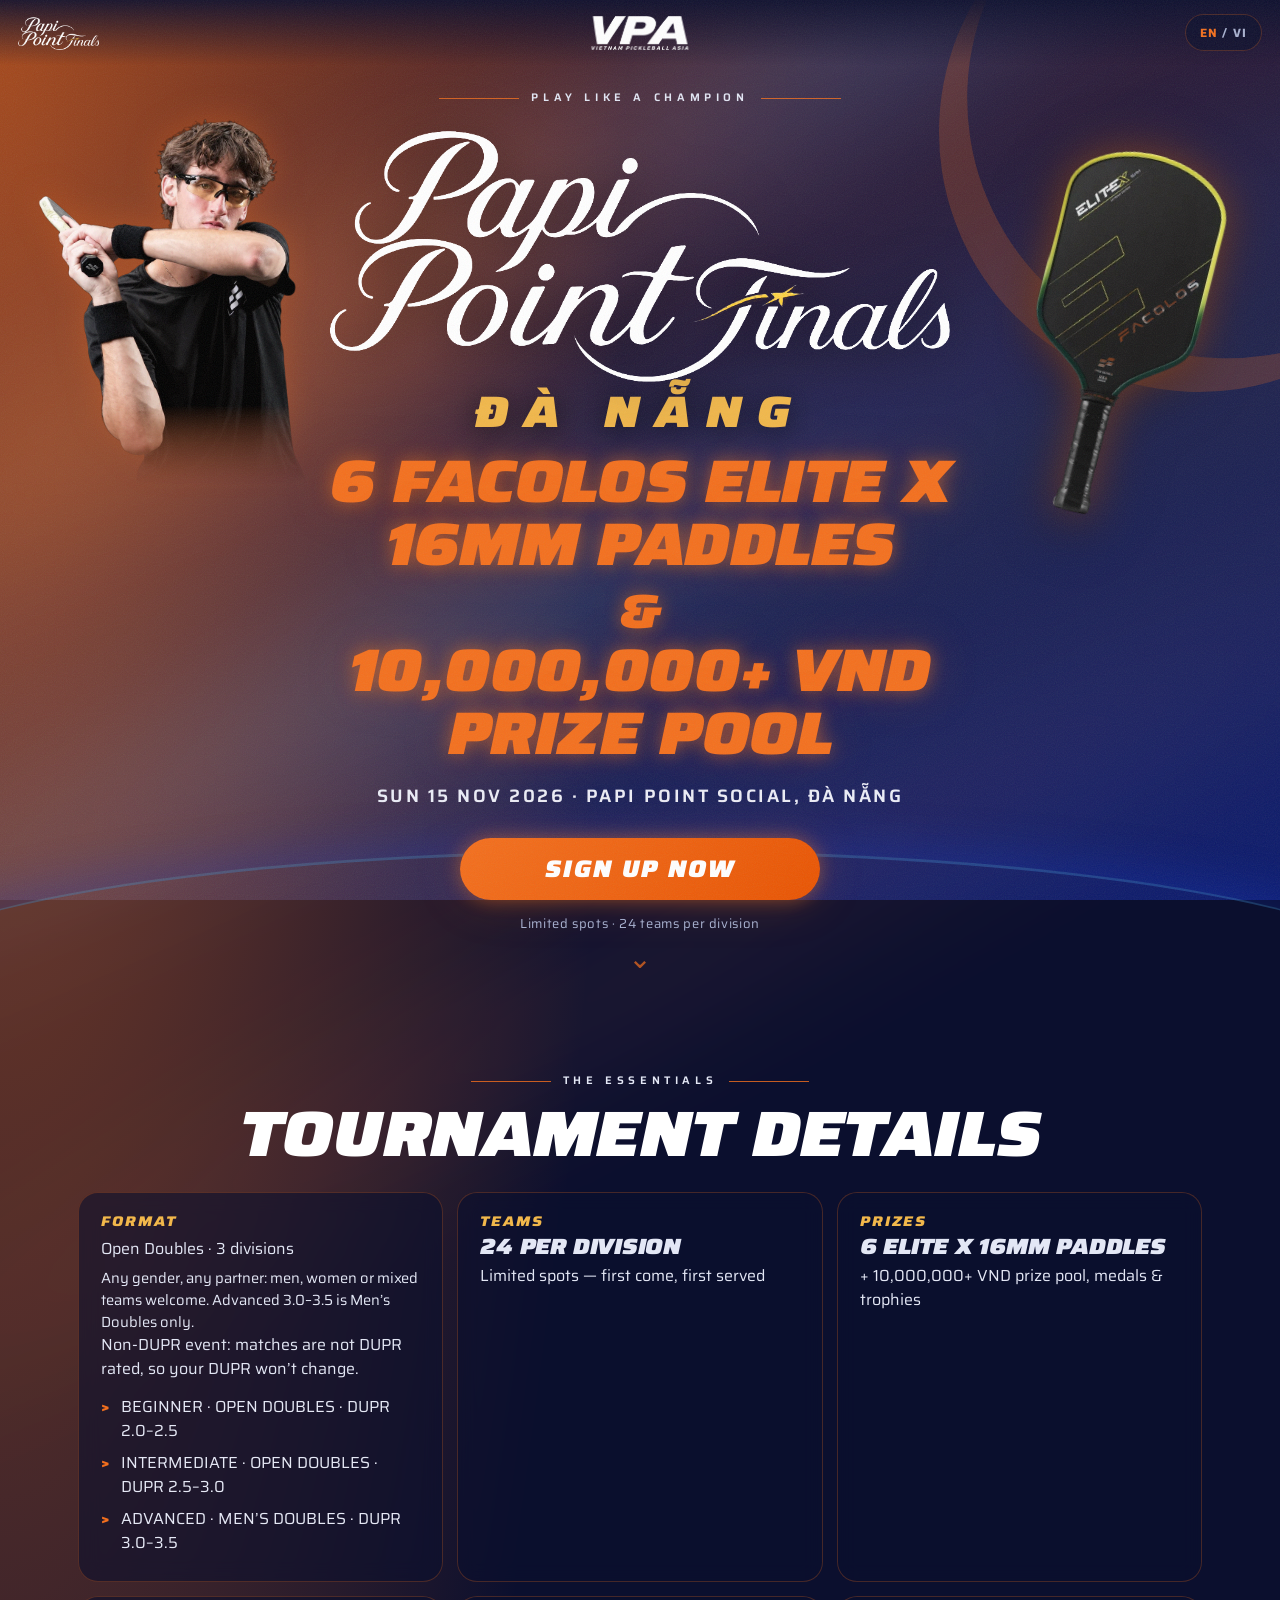
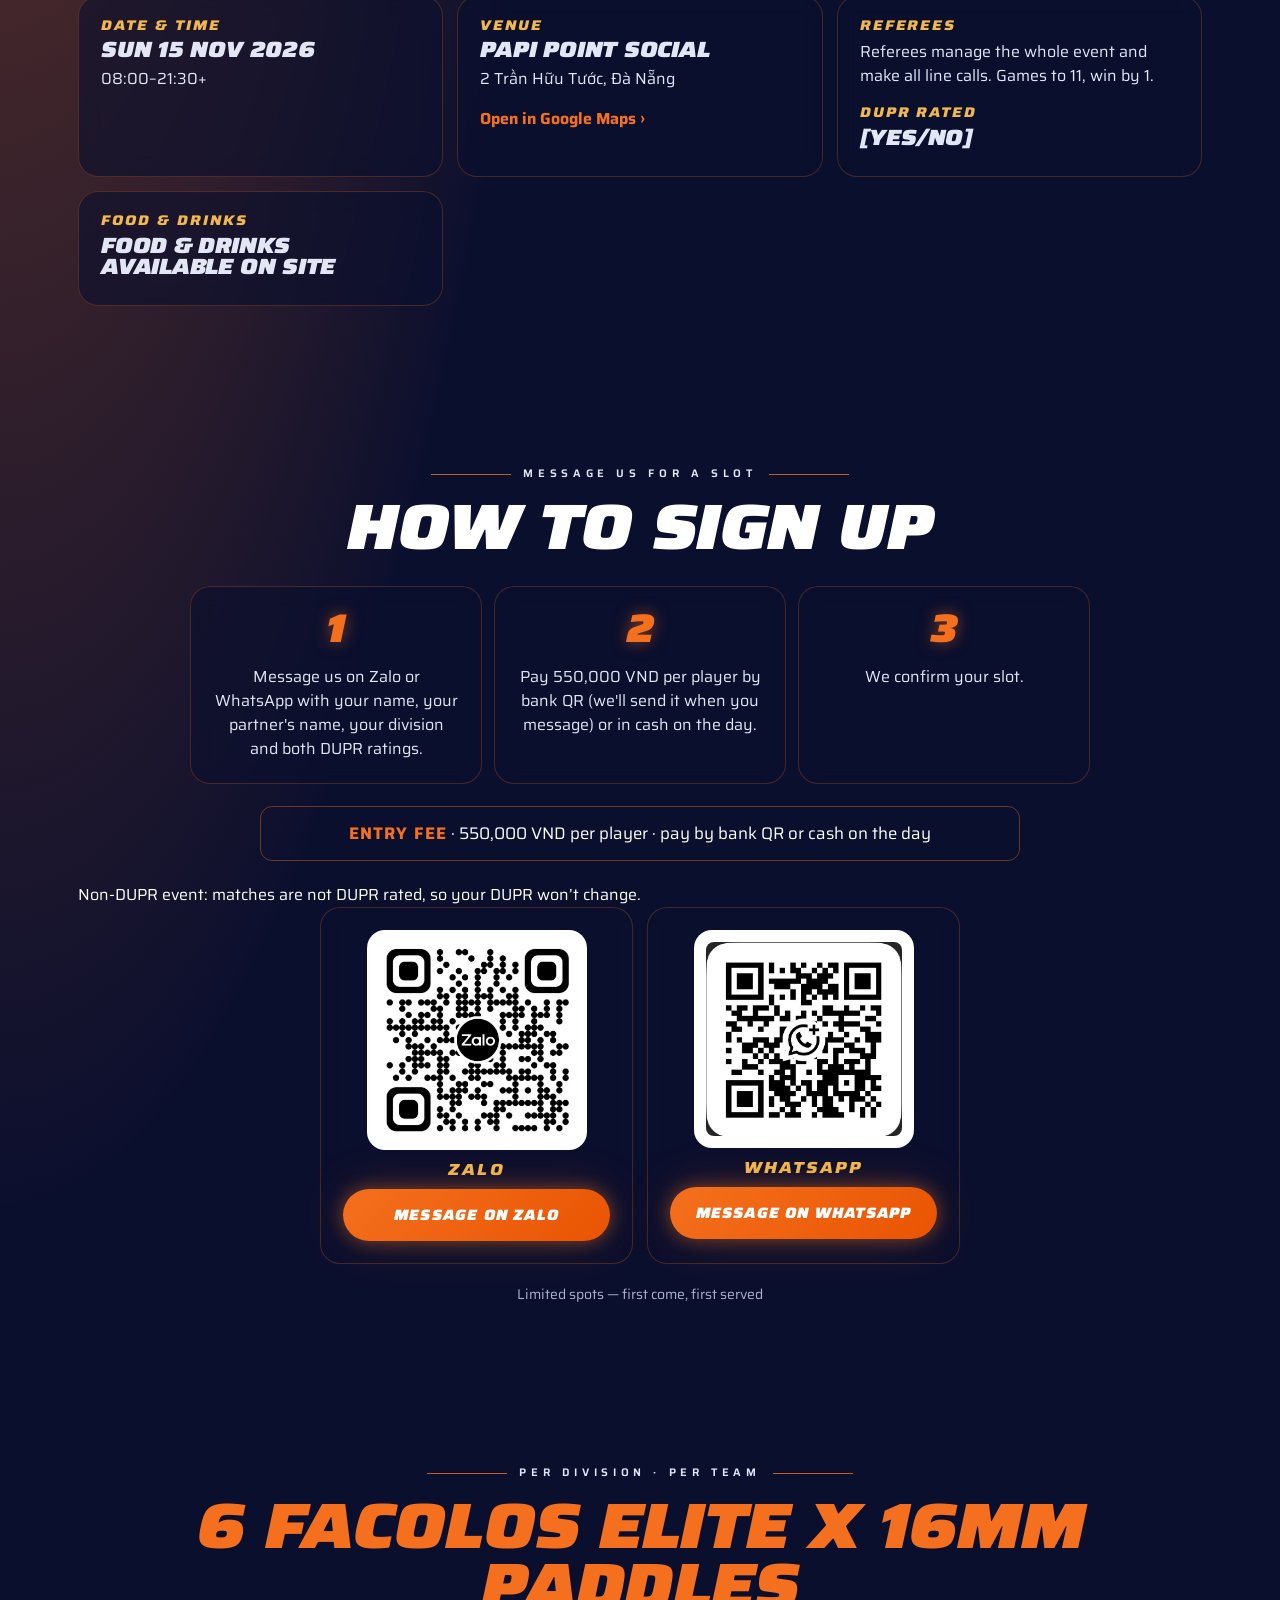
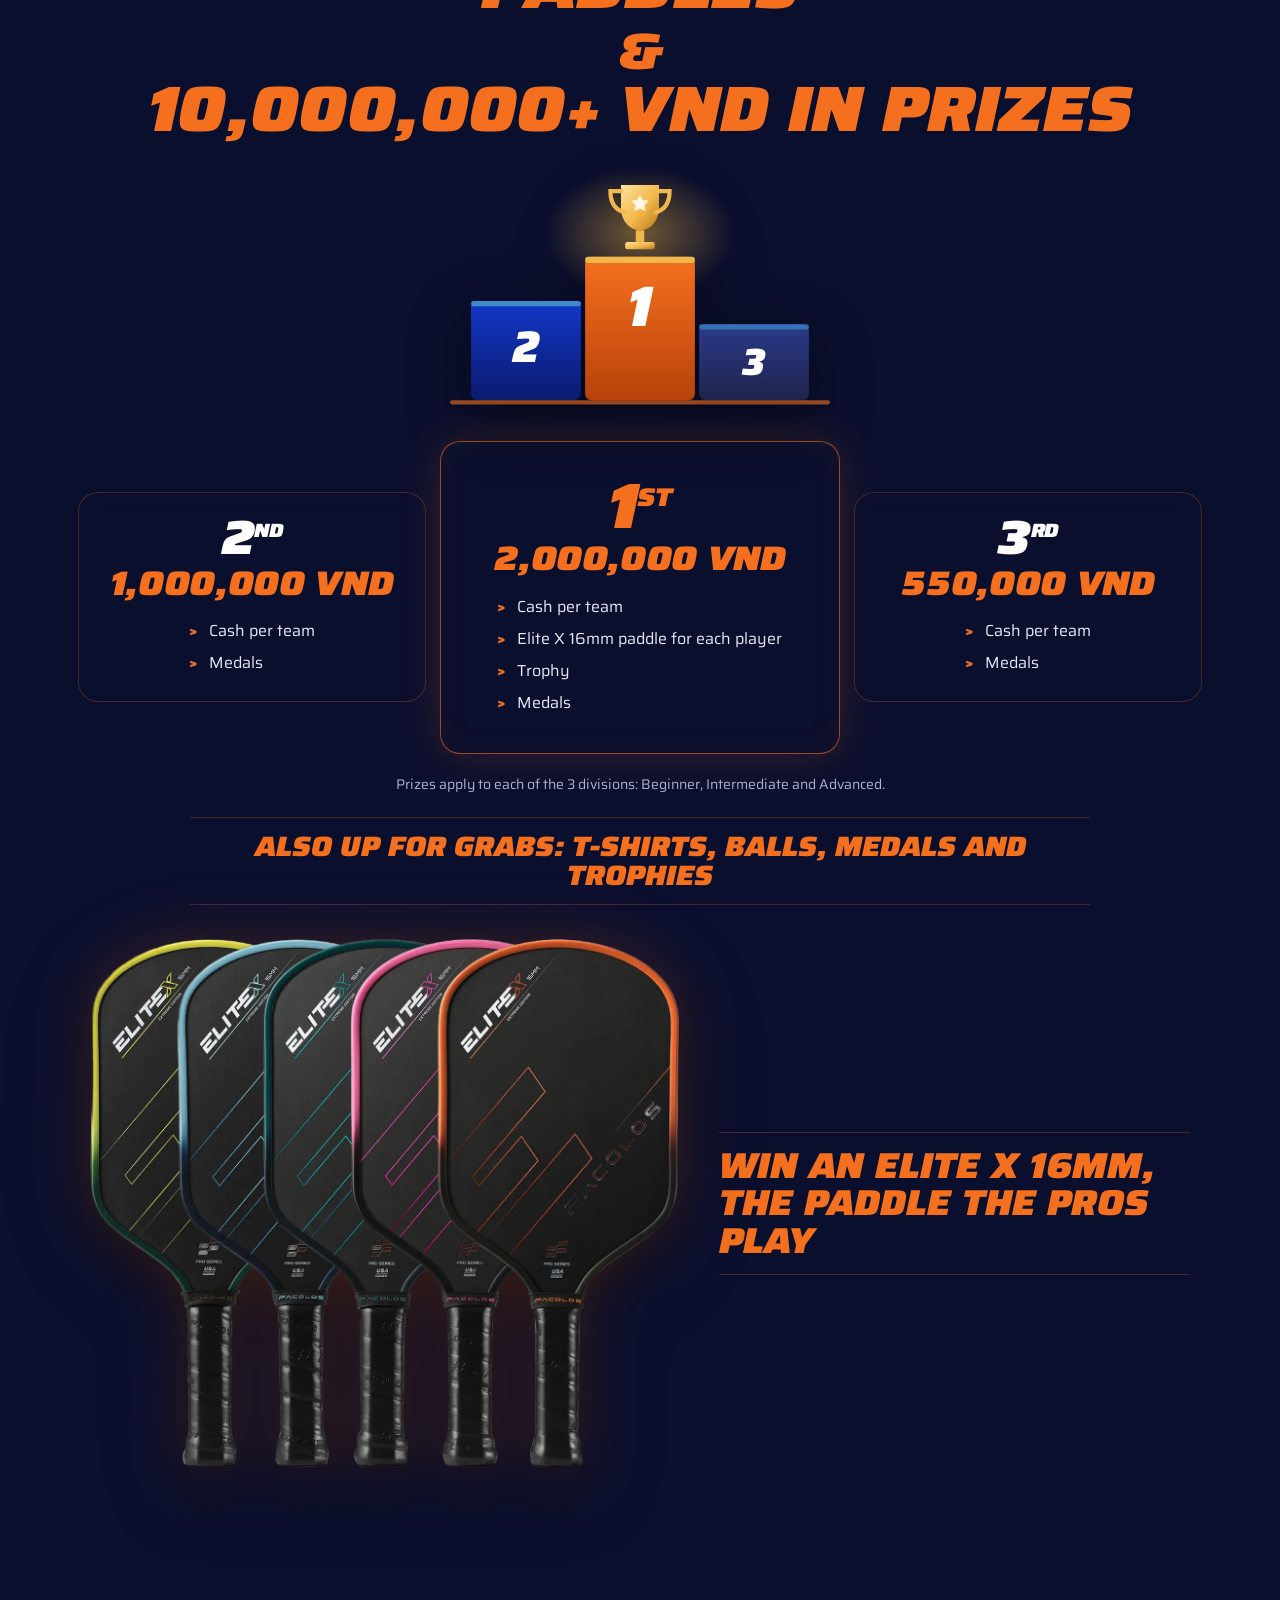
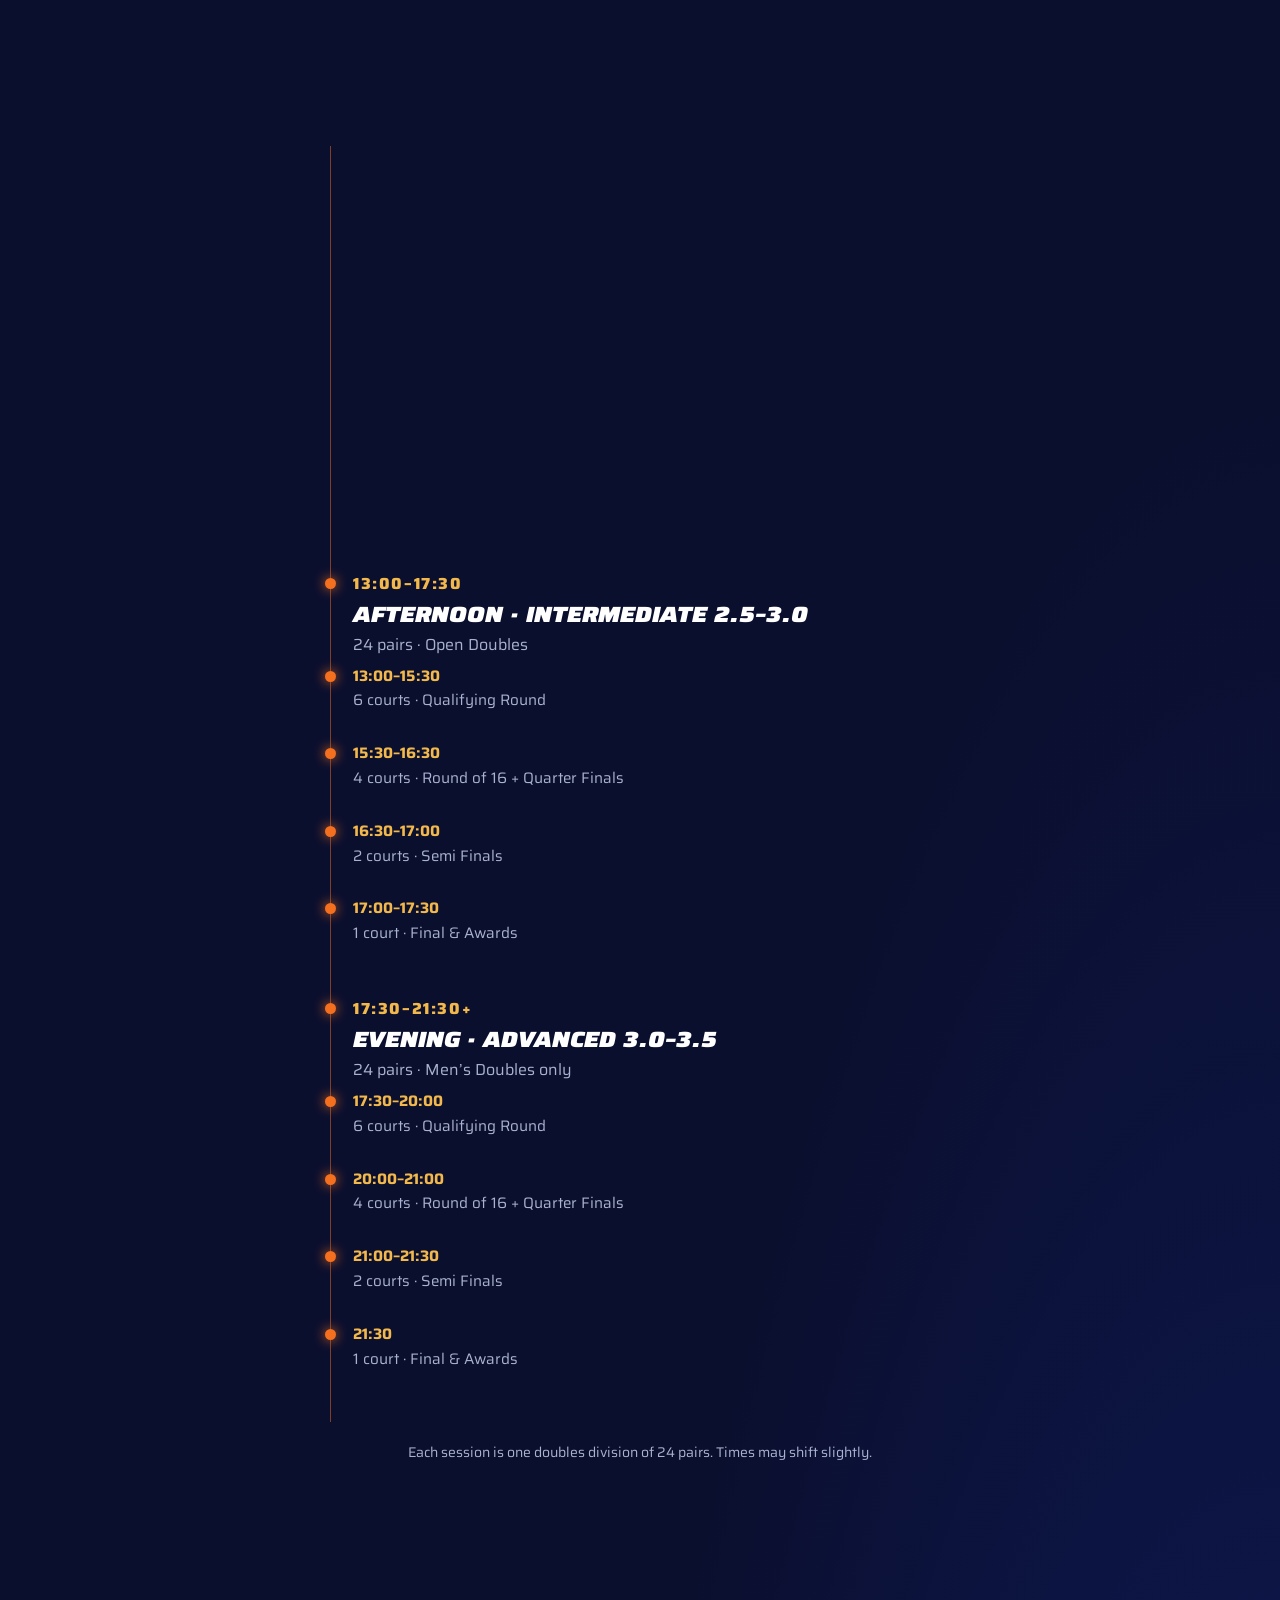
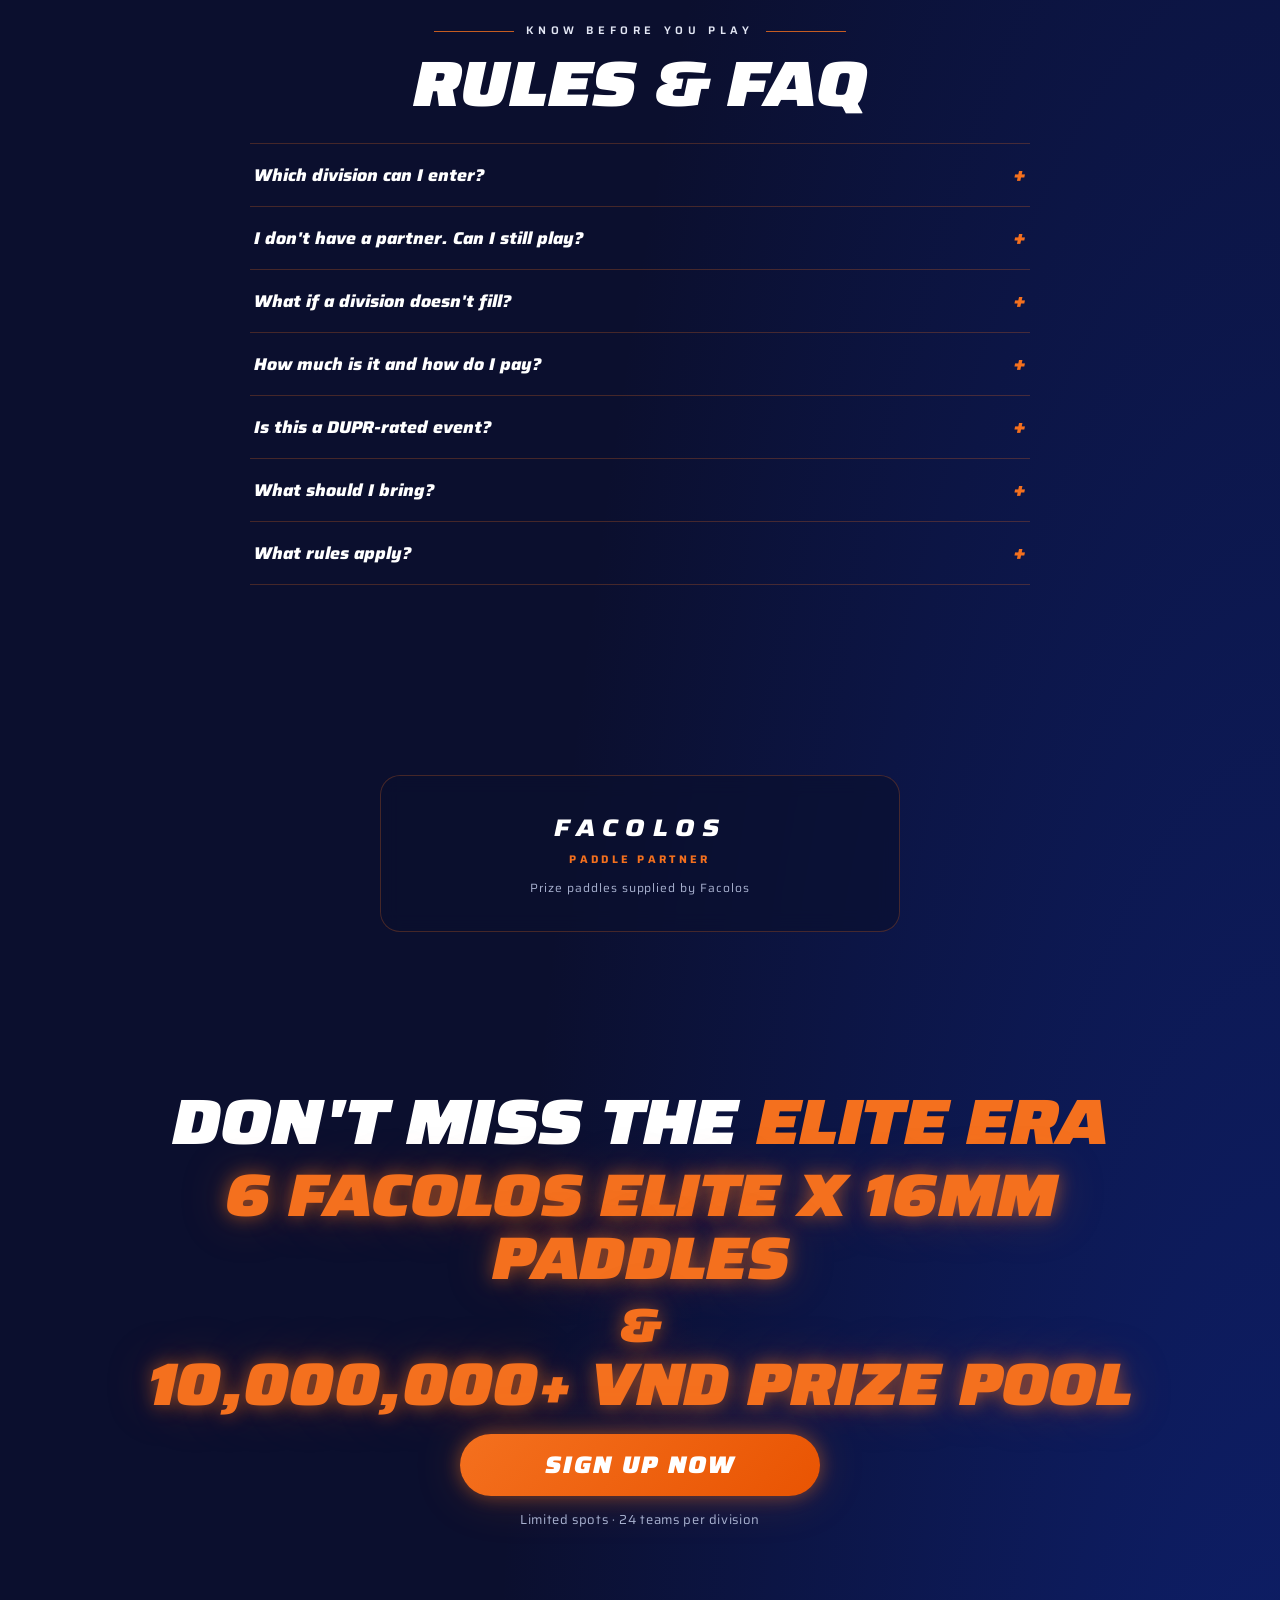
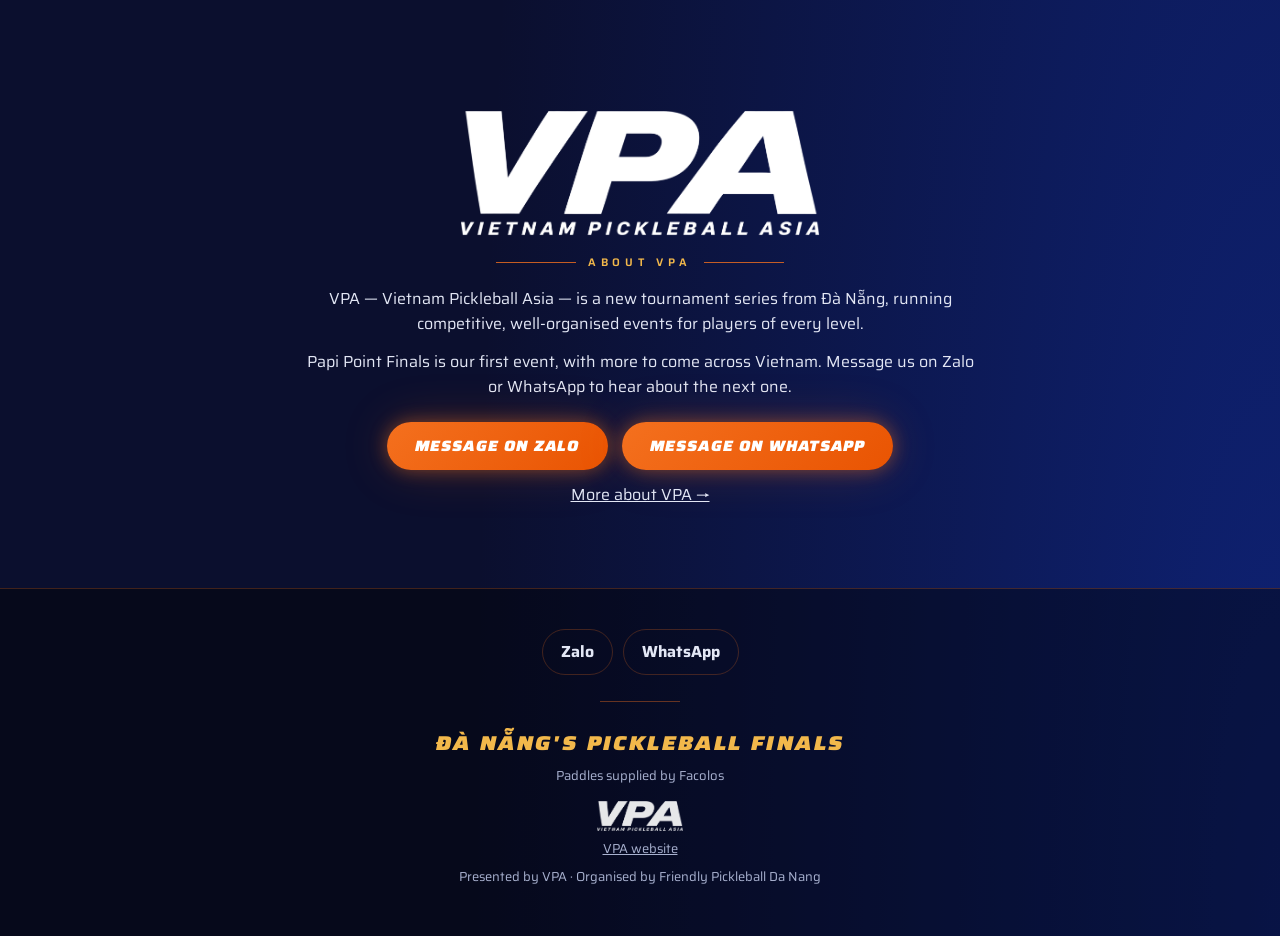
==== commit 99caa645: "Add non-DUPR notice" ====
--- a/index.html
+++ b/index.html
@@ -9,38 +9,38 @@
 <meta property="og:type" content="website">
 <meta property="og:title" content="Papi Point Finals · Đà Nẵng · 6 Facolos Elite X 16mm Paddles &amp; 10,000,000+ VND Prize Pool">
 <meta property="og:description" content="Pickleball tournament · SUN 15 NOV 2026 · Đà Nẵng · 6 Facolos Elite X 16mm Paddles &amp; 10,000,000+ VND Prize Pool · Win an Elite X 16mm paddle, T-shirts, balls, medals and trophies. Sign up now.">
-<meta property="og:image" content="https://bigtcoder.github.io/facolos-cup/assets/og.jpg?v=202611041245">
+<meta property="og:image" content="https://bigtcoder.github.io/facolos-cup/assets/og.jpg?v=202611041600">
 <meta property="og:url" content="https://bigtcoder.github.io/facolos-cup/">
 <meta property="og:image:width" content="1200"><meta property="og:image:height" content="630">
 <meta name="twitter:card" content="summary_large_image">
 <meta name="twitter:title" content="Papi Point Finals · Đà Nẵng · 6 Facolos Elite X 16mm Paddles &amp; 10,000,000+ VND Prize Pool">
 <meta name="twitter:description" content="Pickleball tournament · SUN 15 NOV 2026 · Đà Nẵng · 6 Facolos Elite X 16mm Paddles &amp; 10,000,000+ VND Prize Pool. Sign up now.">
-<meta name="twitter:image" content="assets/og.jpg?v=202611041245">
-<link rel="icon" href="assets/favicon.svg?v=202611041245" type="image/svg+xml">
+<meta name="twitter:image" content="assets/og.jpg?v=202611041600">
+<link rel="icon" href="assets/favicon.svg?v=202611041600" type="image/svg+xml">
 <link rel="preconnect" href="https://fonts.googleapis.com">
 <link rel="preconnect" href="https://fonts.gstatic.com" crossorigin>
 <link href="https://fonts.googleapis.com/css2?family=Saira:ital,wdth,wght@0,100..125,400..900;1,100..125,400..900&display=swap&subset=vietnamese" rel="stylesheet">
-<link rel="preload" as="image" href="assets/paddle-elite-cutout.webp?v=202611041245">
-<link rel="preload" as="image" href="assets/papi-point-finals-logo.webp?v=202611041245">
-<link rel="stylesheet" href="style.css?v=202611041245">
+<link rel="preload" as="image" href="assets/paddle-elite-cutout.webp?v=202611041600">
+<link rel="preload" as="image" href="assets/papi-point-finals-logo.webp?v=202611041600">
+<link rel="stylesheet" href="style.css?v=202611041600">
 </head>
 <body>
 <div class="streaks" aria-hidden="true"><i></i><i></i><i></i></div>
 <div class="grain" aria-hidden="true"></div>
 
 <header class="top">
-  <a class="brand" href="#top" aria-label="Papi Point Finals"><img src="assets/papi-point-finals-logo.webp?v=202611041245" alt="Papi Point Finals" width="1024" height="432"></a>
-  <a class="vpa-nav" href="#about-vpa" aria-label="VPA – Vietnam Pickleball Asia"><img src="assets/vpa-logo.webp?v=202611041245" alt="VPA – Vietnam Pickleball Asia" width="1569" height="549"></a>
+  <a class="brand" href="#top" aria-label="Papi Point Finals"><img src="assets/papi-point-finals-logo.webp?v=202611041600" alt="Papi Point Finals" width="1024" height="432"></a>
+  <a class="vpa-nav" href="#about-vpa" aria-label="VPA – Vietnam Pickleball Asia"><img src="assets/vpa-logo.webp?v=202611041600" alt="VPA – Vietnam Pickleball Asia" width="1569" height="549"></a>
   <button class="lang" id="langBtn" aria-label="Switch language / Đổi ngôn ngữ"><span data-l="en">EN</span> / <span data-l="vi">VI</span></button>
 </header>
 
 <main id="top">
 <section class="hero">
-  <img class="hero-player" src="assets/player-cutout.webp?v=202611041245" alt="Pickleball player" width="730" height="1000" fetchpriority="high">
-  <img class="hero-paddle" src="assets/paddle-elite-cutout.webp?v=202611041245" alt="Facolos Pro Series Elite X 16mm paddle" width="237" height="607" fetchpriority="high">
+  <img class="hero-player" src="assets/player-cutout.webp?v=202611041600" alt="Pickleball player" width="730" height="1000" fetchpriority="high">
+  <img class="hero-paddle" src="assets/paddle-elite-cutout.webp?v=202611041600" alt="Facolos Pro Series Elite X 16mm paddle" width="237" height="607" fetchpriority="high">
   <div class="hero-in">
     <p class="tag" data-i18n="tagline">PLAY LIKE A CHAMPION</p>
-    <h1 class="title"><span class="vh">Papi Point Finals Đà Nẵng</span><picture aria-hidden="true"><source srcset="assets/papi-point-finals-logo.webp?v=202611041245" type="image/webp"><img class="wordmark" src="assets/papi-point-finals-logo.png?v=202611041245" alt="" width="1024" height="432"></picture><span class="city" aria-hidden="true" data-cfg="CITY">ĐÀ NẴNG</span></h1>
+    <h1 class="title"><span class="vh">Papi Point Finals Đà Nẵng</span><picture aria-hidden="true"><source srcset="assets/papi-point-finals-logo.webp?v=202611041600" type="image/webp"><img class="wordmark" src="assets/papi-point-finals-logo.png?v=202611041600" alt="" width="1024" height="432"></picture><span class="city" aria-hidden="true" data-cfg="CITY">ĐÀ NẴNG</span></h1>
     <p class="prize-head" data-i18n="prizePool"><span class="pl">6 FACOLOS ELITE X 16MM PADDLES</span><br><span class="amp">&amp;</span><br><span class="pl">10,000,000+ VND PRIZE POOL</span></p>
     <p class="sub"><span data-cfg="DATE">SUN 15 NOV 2026</span> · <span data-cfg="VENUE">PAPI POINT SOCIAL</span>, ĐÀ NẴNG</p>
     <a class="btn btn-xl" data-signup href="#signup" data-i18n="signup">SIGN UP NOW</a>
@@ -54,12 +54,13 @@
   <h2 class="reveal" data-i18n="detailsH">TOURNAMENT DETAILS</h2>
   <div class="grid">
     <article class="card reveal"><h3 data-i18n="fmtH">FORMAT</h3><p data-i18n="fmtP">Open Doubles · 3 divisions</p><p class="fmt-note" data-i18n="fmtNote">Any gender, any partner: men, women or mixed teams welcome. Advanced 3.0–3.5 is Men’s Doubles only.</p>
+      <p class="nondupr" data-i18n="ndNote">Non-DUPR event: matches are not DUPR rated, so your DUPR won’t change.</p>
       <ul class="arrows" id="divList"><li>BEGINNER · DUPR 2.0–2.5</li><li>INTERMEDIATE · DUPR 2.5–3.0</li><li>ADVANCED · DUPR 3.0–3.5</li></ul></article>
     <article class="card reveal"><h3 data-i18n="plH">TEAMS</h3><p class="big sm" data-i18n="plBig">24 PER DIVISION</p><p data-i18n="plP">Limited spots — first come, first served</p></article>
     <article class="card reveal"><h3 data-i18n="prH">PRIZES</h3><p class="big sm" data-i18n="prBig">6 ELITE X 16MM PADDLES</p><p data-i18n="prP">+ 10,000,000+ VND prize pool, medals &amp; trophies</p></article>
     <article class="card reveal"><h3 data-i18n="dateH">DATE &amp; TIME</h3><p class="big sm" data-cfg="DATE">SUN 15 NOV 2026</p><p><span data-cfg="START">08:00</span>–<span data-cfg="END">21:30+</span></p></article>
     <article class="card reveal"><h3 data-i18n="venueH">VENUE</h3><p class="big sm" data-cfg="VENUE">PAPI POINT SOCIAL</p><p data-cfg="ADDRESS">2 Trần Hữu Tước, Đà Nẵng</p><a class="link" data-maps href="https://maps.app.goo.gl/DodEvhsAraNEZ1tYA" target="_blank" rel="noopener" data-i18n="maps">Open in Google Maps ›</a></article>
-    <article class="card reveal"><h3 data-i18n="refH">REFEREES</h3><p data-i18n="refP">Referees manage the whole event and make all line calls. Games to 11, win by 1.</p><h3 class="mt" data-i18n="duprH">DUPR RATED</h3><p class="big sm" data-cfg="DUPR">[YES/NO]</p></article>
+    <article class="card reveal"><h3 data-i18n="refH">REFEREES</h3><p data-i18n="refP">Referees manage the whole event and make all line calls. Games to 11, win by 1.</p><h3 class="mt" data-i18n="duprH">DUPR RATED</h3><p class="big sm" data-cfg="DUPR">NO</p></article>
     <article class="card reveal"><h3 data-i18n="foodH">FOOD &amp; DRINKS</h3><p class="big sm" data-i18n="foodP">FOOD &amp; DRINKS AVAILABLE ON SITE</p></article>
   </div>
 </section>
@@ -73,9 +74,10 @@
     <li class="card reveal"><span class="num">3</span><p data-i18n="st3">We confirm your slot.</p></li>
   </ol>
   <p class="fee-line reveal"><strong data-i18n="feeH">ENTRY FEE</strong> · <span data-cfg="FEE">550,000 VND</span> <span data-i18n="feeP">per player</span> · <span data-i18n="payP">pay by bank QR or cash on the day</span></p>
+  <p class="nondupr center reveal" data-i18n="ndNote">Non-DUPR event: matches are not DUPR rated, so your DUPR won’t change.</p>
   <div class="qrs">
-    <div class="card qr reveal"><div class="tile"><img src="assets/qr-zalo.jpg?v=202611041245" alt="Zalo QR code" width="220" height="220" loading="lazy"></div><h3>ZALO</h3><a class="btn" data-link="ZALO" href="https://zalo.me/84798350171" target="_blank" rel="noopener" data-i18n="msgZ">MESSAGE ON ZALO</a></div>
-    <div class="card qr reveal"><div class="tile"><img src="assets/qr-whatsapp.jpg?v=202611041245" alt="WhatsApp QR code" width="220" height="220" loading="lazy"></div><h3>WHATSAPP</h3><a class="btn" data-link="WHATSAPP" href="https://wa.me/447832428071" target="_blank" rel="noopener" data-i18n="msgW">MESSAGE ON WHATSAPP</a></div>
+    <div class="card qr reveal"><div class="tile"><img src="assets/qr-zalo.jpg?v=202611041600" alt="Zalo QR code" width="220" height="220" loading="lazy"></div><h3>ZALO</h3><a class="btn" data-link="ZALO" href="https://zalo.me/84798350171" target="_blank" rel="noopener" data-i18n="msgZ">MESSAGE ON ZALO</a></div>
+    <div class="card qr reveal"><div class="tile"><img src="assets/qr-whatsapp.jpg?v=202611041600" alt="WhatsApp QR code" width="220" height="220" loading="lazy"></div><h3>WHATSAPP</h3><a class="btn" data-link="WHATSAPP" href="https://wa.me/447832428071" target="_blank" rel="noopener" data-i18n="msgW">MESSAGE ON WHATSAPP</a></div>
   </div>
   <p class="note reveal" data-i18n="suNote">Limited spots — first come, first served</p>
 </section>
@@ -108,7 +110,7 @@
   <p class="note reveal" data-i18n="prizeNote">Prizes apply to each of the 3 divisions: Beginner, Intermediate and Advanced.</p>
   <p class="hl extras reveal" data-i18n="extras">Also up for grabs: T-shirts, balls, medals and trophies</p>
   <div class="win reveal">
-    <img src="assets/elitex-lineup.webp?v=202611041245" alt="Five Facolos Pro Series Elite X 16mm paddles in neon yellow, cyan, green, pink and orange" loading="lazy" width="1210" height="1084">
+    <img src="assets/elitex-lineup.webp?v=202611041600" alt="Five Facolos Pro Series Elite X 16mm paddles in neon yellow, cyan, green, pink and orange" loading="lazy" width="1210" height="1084">
     <p class="hl" data-i18n="winLine">Win an Elite X 16mm, the paddle the pros play</p>
   </div>
 </section>
@@ -137,6 +139,8 @@
       <div class="panel" id="f3" role="region" aria-labelledby="q3" hidden><p data-i18n="a3">If a division doesn't fill, we may merge it with the nearest division. If you don't want to play in the merged division, you get a full refund of your entry fee.</p></div></div>
     <div class="item"><h3><button aria-expanded="false" aria-controls="f6" id="q6" data-i18n="q6">How much is it and how do I pay?</button></h3>
       <div class="panel" id="f6" role="region" aria-labelledby="q6" hidden><p data-i18n="a6">The entry fee is 550,000 VND per player. Pay by bank QR (we send it when you message us on Zalo or WhatsApp) or in cash on the day.</p></div></div>
+    <div class="item"><h3><button aria-expanded="false" aria-controls="f7" id="q7" data-i18n="q7">Is this a DUPR-rated event?</button></h3>
+      <div class="panel" id="f7" role="region" aria-labelledby="q7" hidden><p data-i18n="a7">No. Papi Point Finals is a non-DUPR event: matches are not DUPR rated and results won’t be submitted to DUPR, so your DUPR rating won’t change. We only use DUPR ratings to place you in the right division.</p></div></div>
     <div class="item"><h3><button aria-expanded="false" aria-controls="f4" id="q4" data-i18n="q4">What should I bring?</button></h3>
       <div class="panel" id="f4" role="region" aria-labelledby="q4" hidden><ul class="arrows"><li data-i18n="b1">Your paddle</li><li data-i18n="b2">Non-marking court shoes</li><li data-i18n="b3">A towel and a water bottle (food &amp; drinks are sold on site, no need to bring food)</li><li data-i18n="b4">ID for check-in</li></ul></div></div>
     <div class="item"><h3><button aria-expanded="false" aria-controls="f5" id="q5" data-i18n="q5">What rules apply?</button></h3>
@@ -159,7 +163,7 @@
 </section>
 
 <section id="about-vpa" class="sec about-vpa">
-  <img class="vpa-big reveal" src="assets/vpa-logo.webp?v=202611041245" alt="VPA – Vietnam Pickleball Asia" width="1569" height="549" loading="lazy">
+  <img class="vpa-big reveal" src="assets/vpa-logo.webp?v=202611041600" alt="VPA – Vietnam Pickleball Asia" width="1569" height="549" loading="lazy">
   <p class="tag reveal" data-i18n="vpaTag">ABOUT VPA</p>
   <p class="reveal" data-i18n="vpaP1">VPA — Vietnam Pickleball Asia — is a new tournament series from Đà Nẵng, running competitive, well-organised events for players of every level.</p>
   <p class="reveal" data-i18n="vpaP2">Papi Point Finals is our first event, with more to come across Vietnam. Message us on Zalo or WhatsApp to hear about the next one.</p>
@@ -173,10 +177,10 @@
   <hr>
   <p class="born" data-i18n="born">ĐÀ NẴNG'S PICKLEBALL FINALS</p>
   <p class="org" data-i18n="credit">Paddles supplied by Facolos</p>
-  <a class="vpa-foot" href="#about-vpa"><img src="assets/vpa-logo.webp?v=202611041245" alt="VPA – Vietnam Pickleball Asia" width="1569" height="549" loading="lazy"></a>
+  <a class="vpa-foot" href="#about-vpa"><img src="assets/vpa-logo.webp?v=202611041600" alt="VPA – Vietnam Pickleball Asia" width="1569" height="549" loading="lazy"></a>
   <p class="org"><a href="https://bigtcoder.github.io/vpa/" target="_blank" rel="noopener" data-i18n="vpaSite">VPA website</a></p>
   <p class="org"><span data-i18n="pres">Presented by</span> VPA · <span data-i18n="org">Organised by</span> <span data-cfg="ORGANISER">Friendly Pickleball Da Nang</span></p>
 </footer>
-<script src="script.js?v=202611041245" defer></script>
+<script src="script.js?v=202611041600" defer></script>
 </body>
 </html>
--- a/style.css
+++ b/style.css
@@ -210,3 +210,6 @@
 @media (max-width:599px){.vpa-btns{flex-direction:column;align-items:stretch;max-width:360px;margin-left:auto;margin-right:auto}.vpa-btns .btn{width:100%}}
 .fee-line{text-align:center;margin:18px auto 22px;max-width:760px;padding:14px 18px;border:1px solid rgba(244,112,30,.4);border-radius:12px;font-size:1.05rem}
 .fee-line strong{color:#F4701E;letter-spacing:.06em}
+.sched-rows{list-style:none;margin:8px 0 0;padding:0;display:grid;gap:4px}
+.sched-rows li{color:var(--mut);font-size:.95rem}.sched-rows em{font-style:normal;color:var(--gold);font-weight:700;display:inline-block;min-width:104px}
+.fmt-note{color:var(--mut);font-size:.92rem;margin-top:6px}
